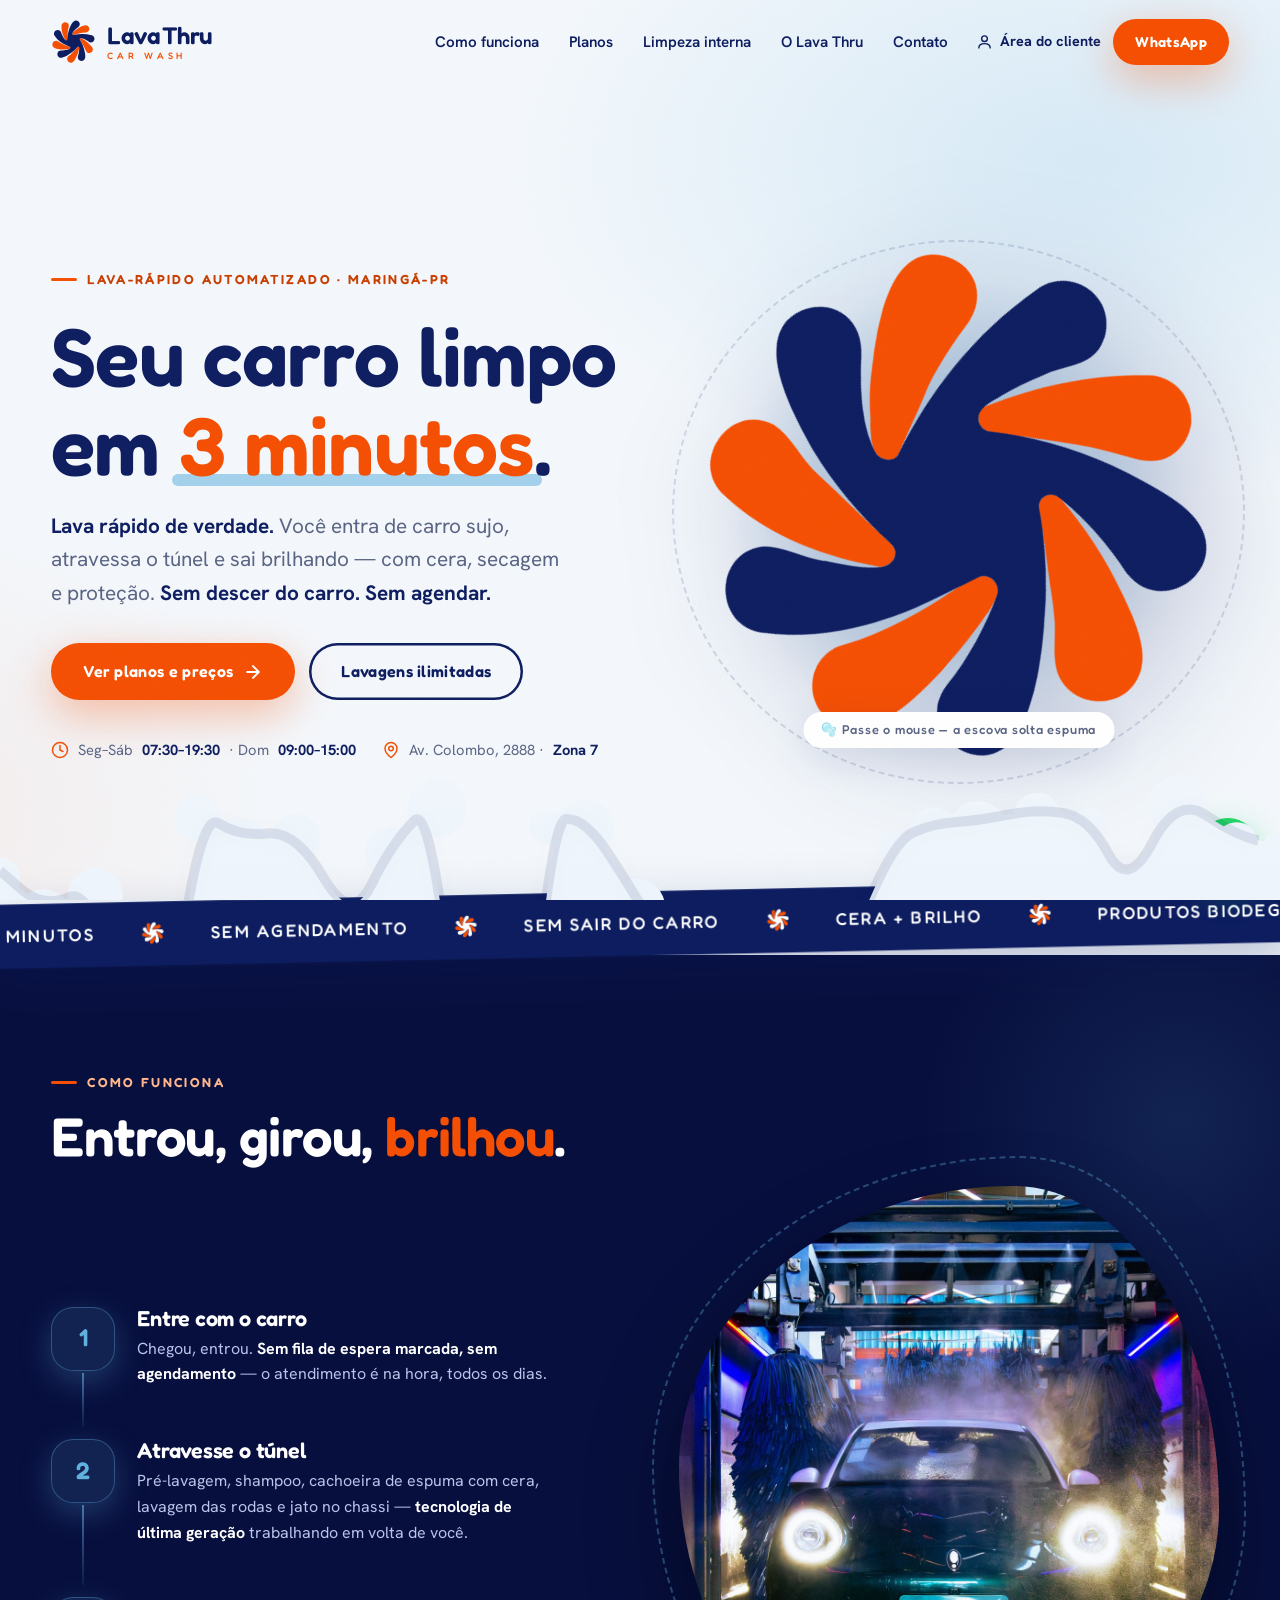
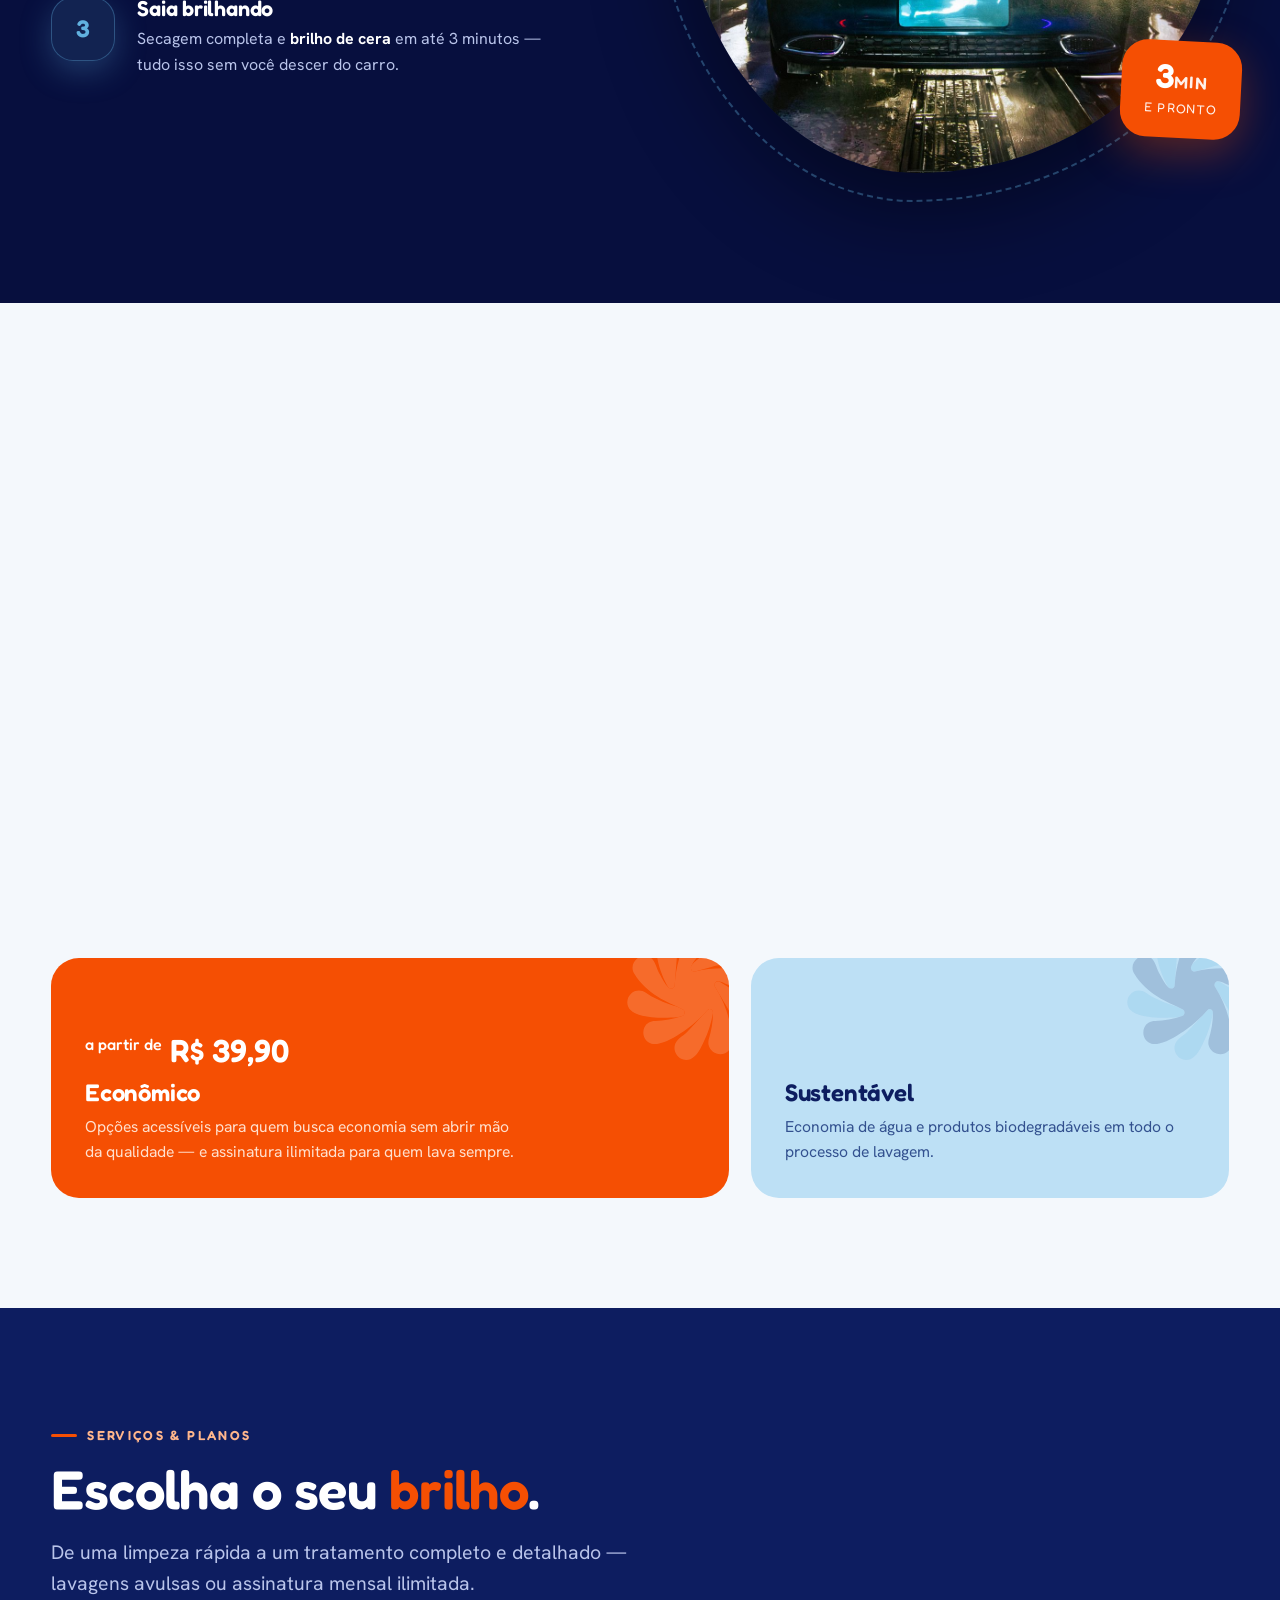
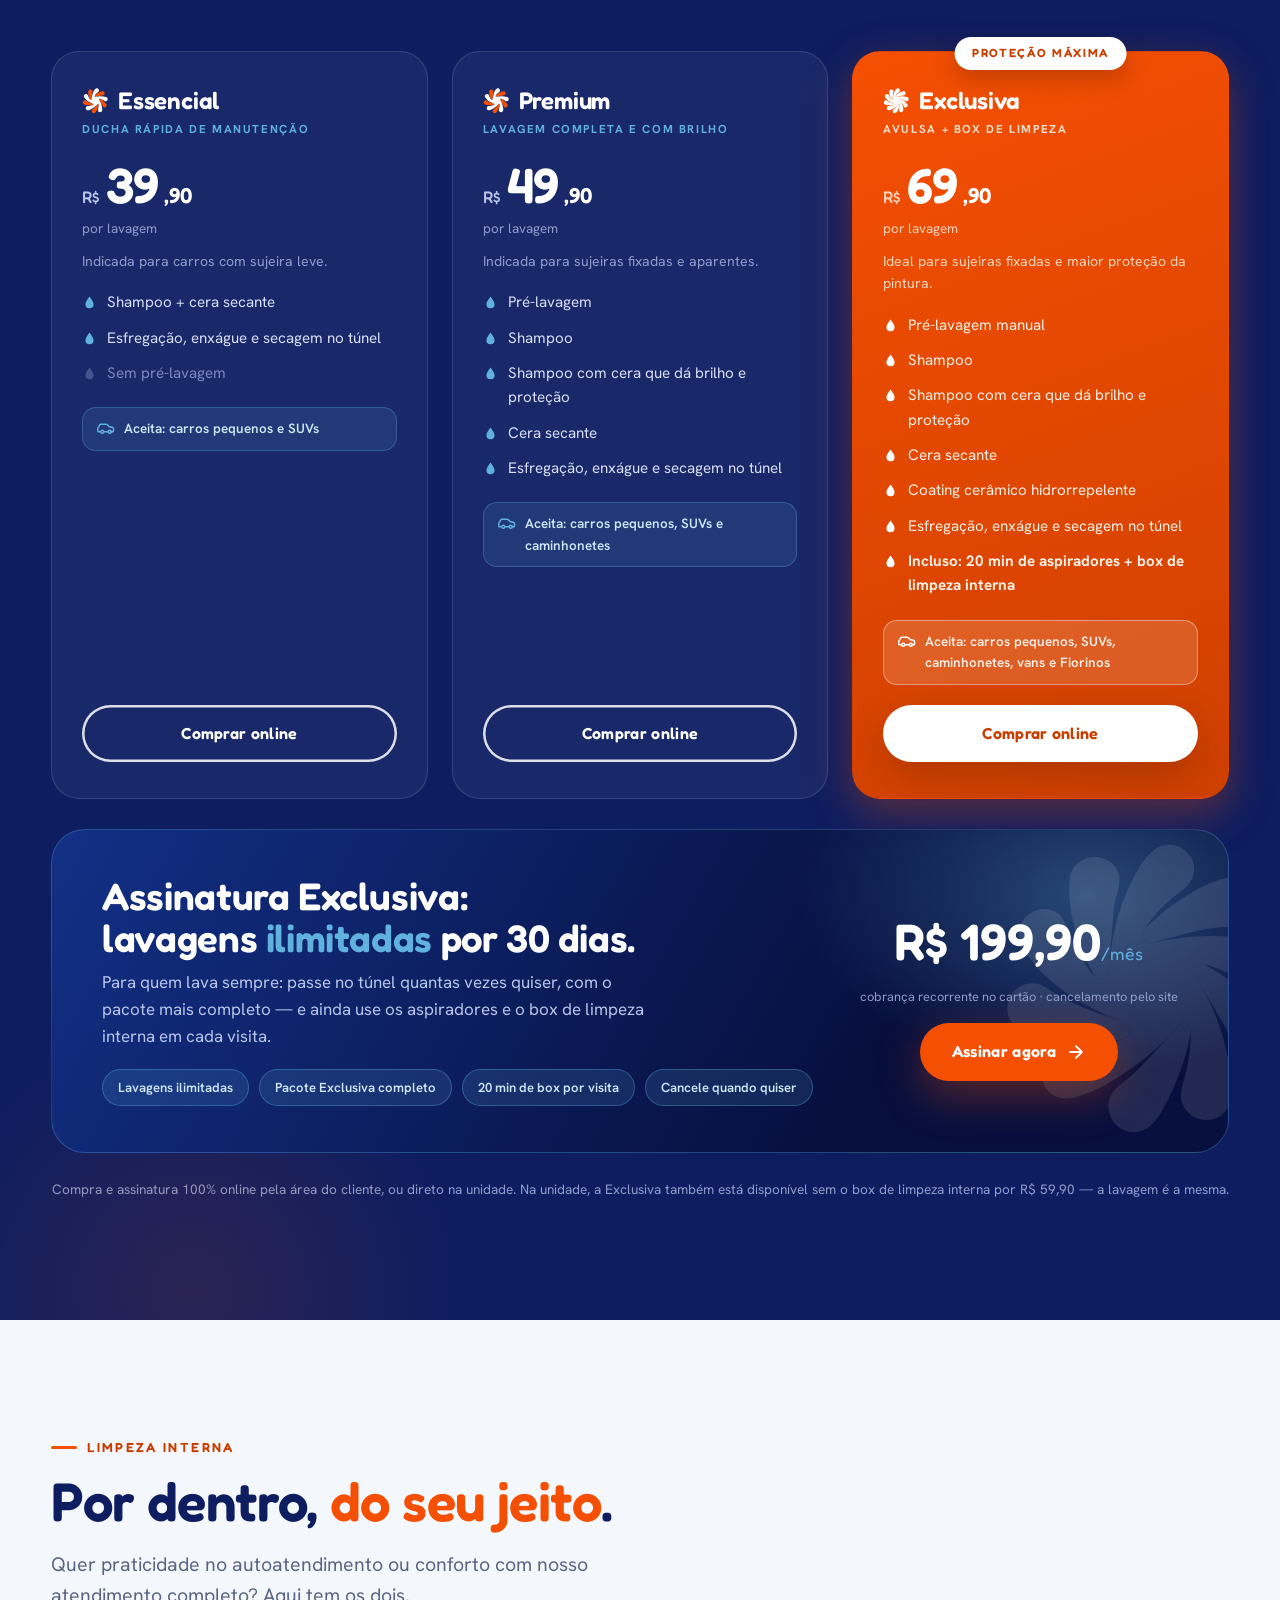
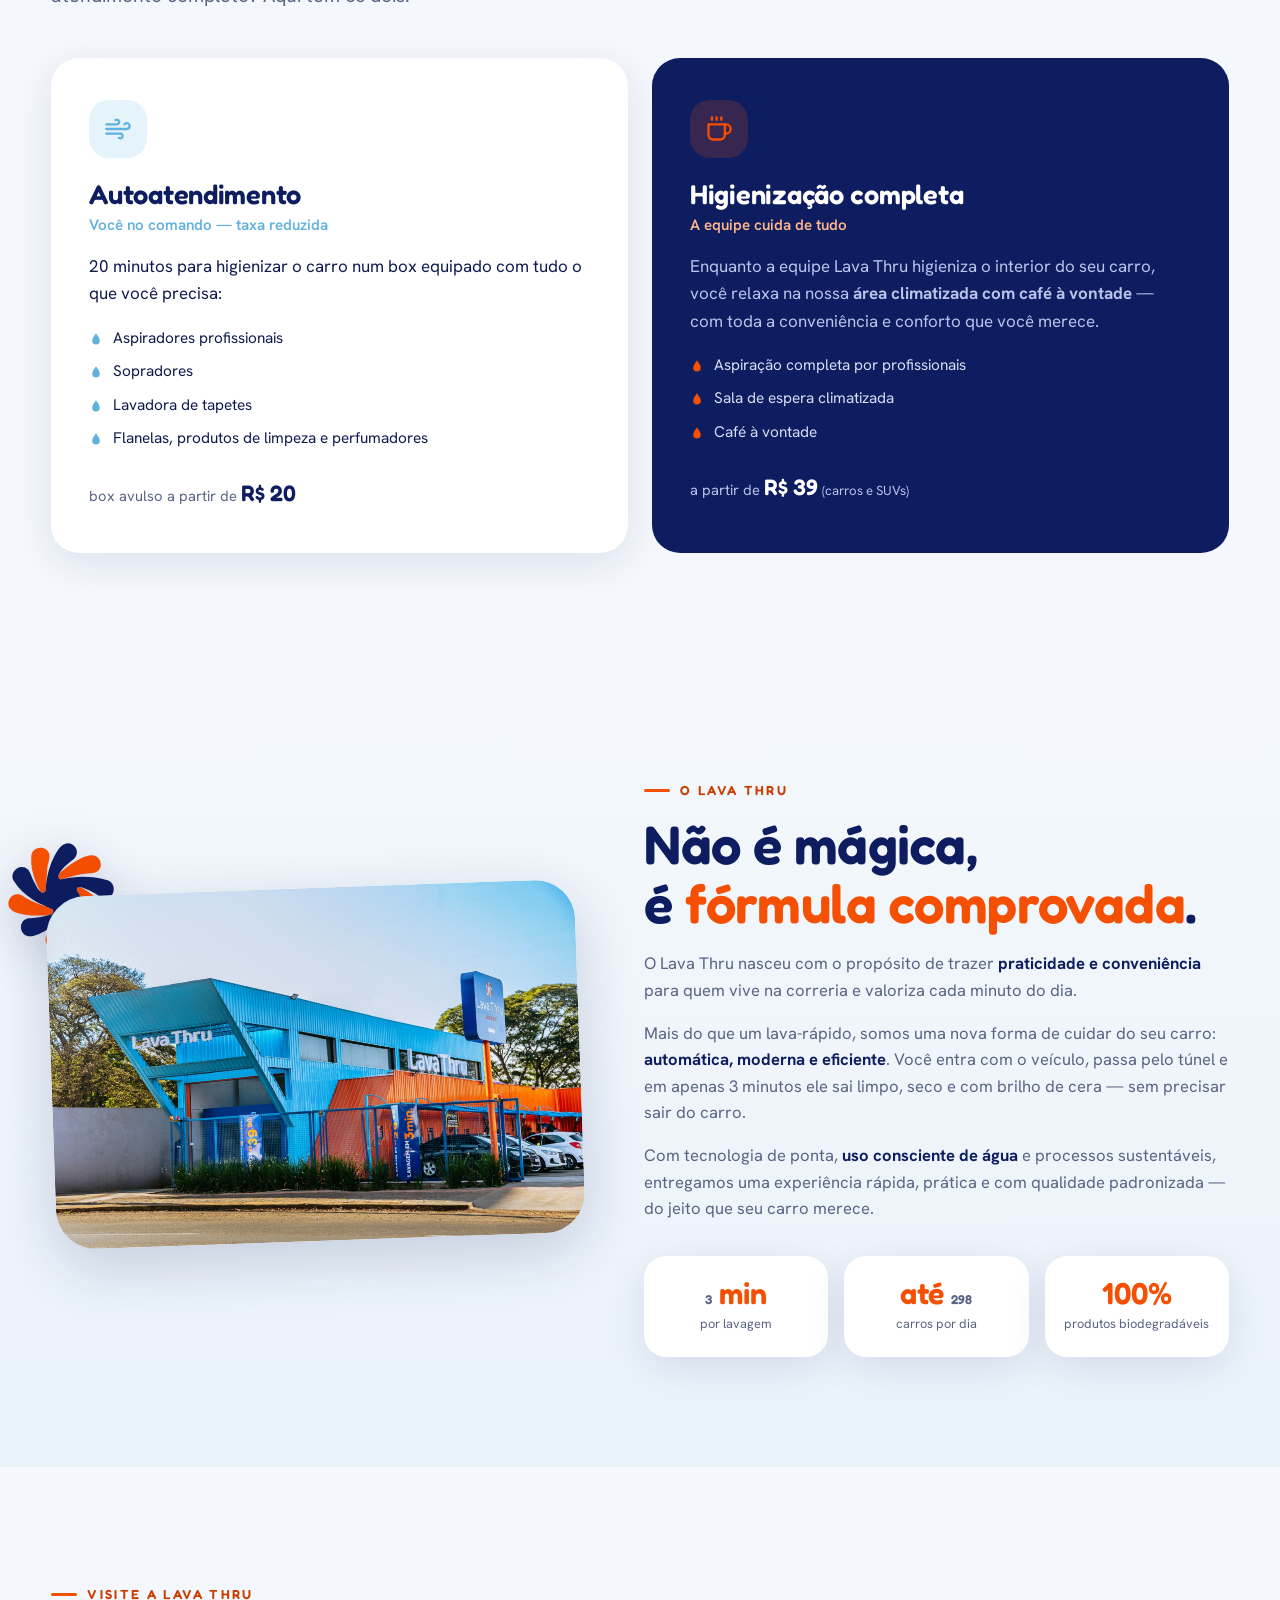
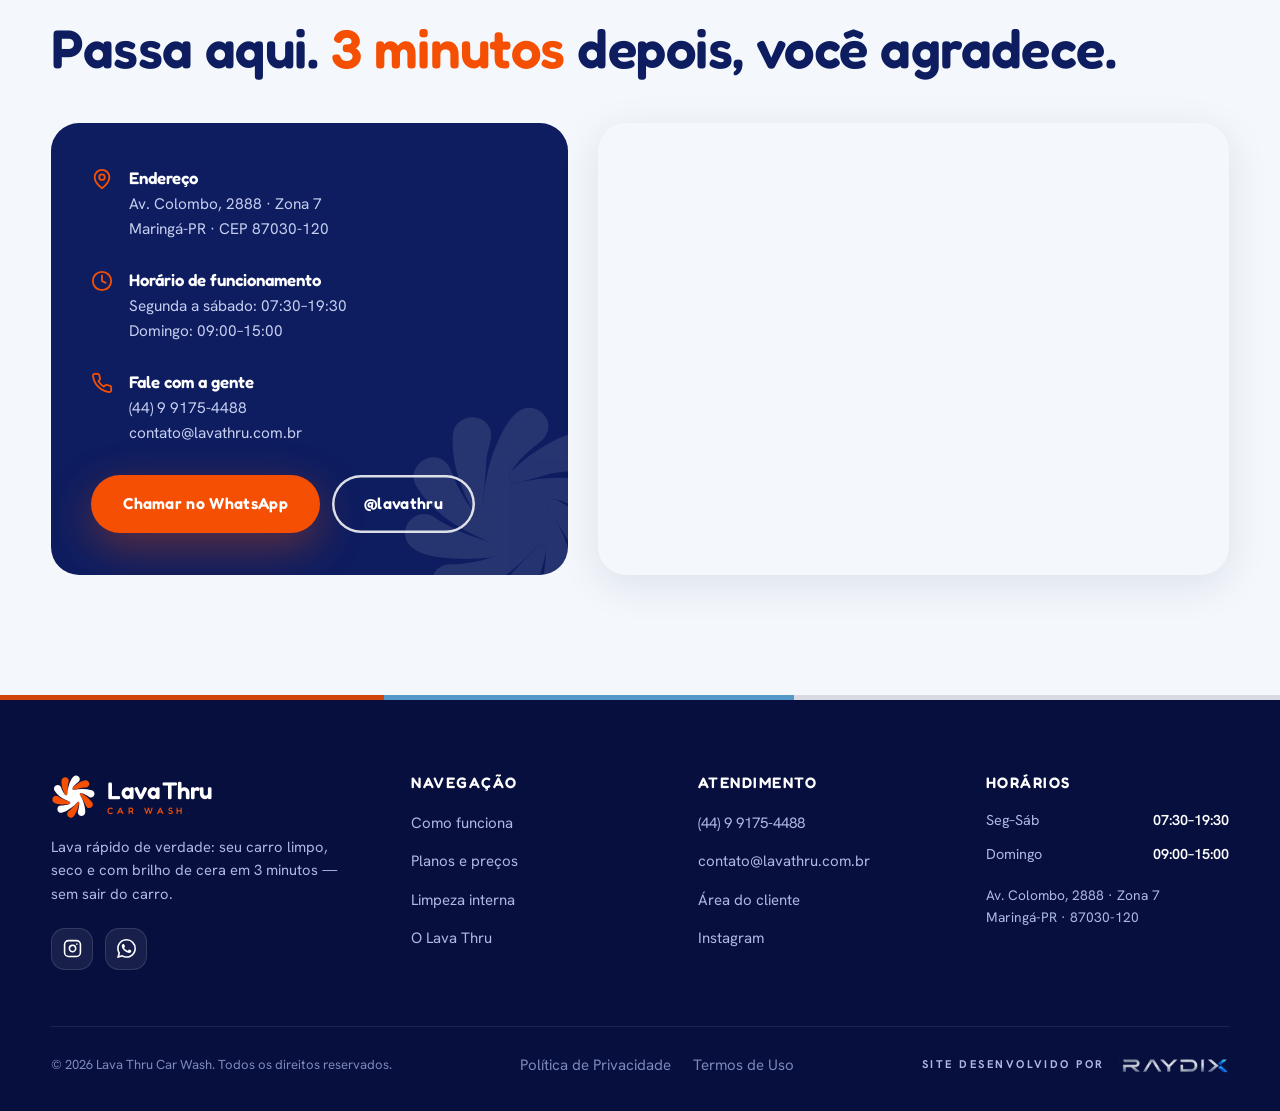
==== index.html @ a1f6bad3 "Planos atualizados conforme material oficial: itens por lavagem, indicações de uso e veículos aceito" ====
<!DOCTYPE html>
<html lang="pt-BR">
<head>
  <meta charset="UTF-8">
  <meta name="viewport" content="width=device-width, initial-scale=1.0">
  <title>Lava Thru — Seu carro limpo em 3 minutos | Lava-rápido automatizado em Maringá</title>
  <meta name="description" content="Lava rápido de verdade: você entra de carro sujo, atravessa o túnel automatizado e sai brilhando em 3 minutos — sem descer do carro e sem agendar. Av. Colombo, 2888 · Maringá-PR.">
  <meta property="og:title" content="Lava Thru — Seu carro limpo em 3 minutos">
  <meta property="og:description" content="Lava-rápido automatizado em Maringá: túnel de última geração, planos a partir de R$ 39,90 e assinatura com lavagens ilimitadas.">
  <meta property="og:image" content="assets/img/og-image.jpg">
  <meta property="og:type" content="website">
  <meta property="og:locale" content="pt_BR">
  <link rel="icon" type="image/png" sizes="64x64" href="assets/img/favicon-64.png">
  <link rel="apple-touch-icon" href="assets/img/icon-192.png">
  <link rel="preconnect" href="https://fonts.googleapis.com">
  <link rel="preconnect" href="https://fonts.gstatic.com" crossorigin>
  <link href="https://fonts.googleapis.com/css2?family=Fredoka:wght@400;500;600;700&family=Hanken+Grotesk:wght@400;600;700;800&display=swap" rel="stylesheet">
  <link rel="stylesheet" href="assets/css/style.css?v=9">
  <script type="application/ld+json">
  {
    "@context": "https://schema.org",
    "@type": "AutoWash",
    "name": "Lava Thru Car Wash",
    "description": "Lava-rápido automatizado: lavagem completa em 3 minutos, sem sair do carro.",
    "telephone": "+55-44-99175-4488",
    "email": "contato@lavathru.com.br",
    "url": "https://www.lavathru.com.br",
    "image": "https://www.lavathru.com.br/assets/img/og-image.jpg",
    "address": {
      "@type": "PostalAddress",
      "streetAddress": "Av. Colombo, 2888 - Zona 7",
      "addressLocality": "Maringá",
      "addressRegion": "PR",
      "postalCode": "87030-120",
      "addressCountry": "BR"
    },
    "openingHoursSpecification": [
      { "@type": "OpeningHoursSpecification", "dayOfWeek": ["Monday","Tuesday","Wednesday","Thursday","Friday","Saturday"], "opens": "07:30", "closes": "19:30" },
      { "@type": "OpeningHoursSpecification", "dayOfWeek": "Sunday", "opens": "09:00", "closes": "15:00" }
    ],
    "priceRange": "R$ 20 – R$ 199,90",
    "sameAs": ["https://www.instagram.com/lavathru/"]
  }
  </script>
</head>
<body>

  <!-- ===== Intro: chantili lava a tela ===== -->
  <div class="intro-espuma" id="introEspuma" aria-hidden="true">
    <canvas class="intro-canvas"></canvas>
    <div class="intro-marca">
      <svg class="pinwheel intro-catavento" viewBox="0 0 52.9 52.2"><use href="#pw"/></svg>
      <span class="intro-nome">Lava&hairsp;Thru</span>
      <span class="intro-sub">preparando o brilho…</span>
    </div>
  </div>
  <script>
    (function () {
      var el = document.getElementById("introEspuma");
      if (!el) return;
      try {
        var pular = sessionStorage.getItem("lt_intro") === "1" ||
                    location.hash ||
                    window.matchMedia("(prefers-reduced-motion: reduce)").matches;
        if (pular) { el.parentNode.removeChild(el); return; }
        el.classList.add("intro-vai");
        document.body.classList.add("intro-rodando");
      } catch (e) {
        if (el.parentNode) el.parentNode.removeChild(el);
      }
    })();
  </script>

  <!-- ===== Símbolo oficial: catavento (vetor extraído do manual de marca DZ9) ===== -->
  <svg xmlns="http://www.w3.org/2000/svg" style="position:absolute;width:0;height:0;overflow:hidden" aria-hidden="true">
    <defs>
      <g id="pw">
        <path class="pw-o" style="fill:var(--pw-o,#F54F03)" d="M26.13,15.00 C25.88,15.34 25.64,15.79 25.64,16.18 C25.64,16.77 26.00,17.41 26.52,17.60 C26.84,17.71 27.13,17.62 27.21,17.60 C29.24,16.97 31.32,16.52 33.36,15.91 C36.05,15.11 38.85,14.84 41.65,14.71 C43.90,14.61 45.84,13.28 46.09,10.89 C46.24,9.14 45.31,7.22 43.70,6.46 C40.16,4.79 34.31,8.66 31.47,10.46 C30.25,11.23 29.12,12.21 28.04,13.17 C27.96,13.24 26.76,14.14 26.13,15.00 Z"/>
        <path class="pw-o" style="fill:var(--pw-o,#F54F03)" d="M17.09,23.56 C17.98,24.41 19.47,24.11 19.54,22.75 C19.72,19.33 20.13,15.92 20.32,12.51 C20.44,10.23 21.60,8.09 21.39,5.94 C20.36,0.84 12.78,1.58 12.63,6.64 C12.33,10.74 13.21,14.95 14.86,18.98 C15.32,20.25 16.19,21.93 17.09,23.56 Z"/>
        <path class="pw-o" style="fill:var(--pw-o,#F54F03)" d="M36.27,21.37 C36.16,21.34 35.95,21.31 35.70,21.35 C35.45,21.39 35.27,21.48 35.19,21.53 C34.99,21.66 34.86,21.81 34.82,21.86 C34.78,21.91 34.56,22.21 34.54,22.61 C34.53,22.98 34.69,23.26 34.75,23.37 C35.42,24.55 38.38,29.46 39.33,31.12 C40.30,32.81 41.07,34.58 41.84,36.36 C42.36,37.57 43.15,38.72 44.44,39.18 C45.83,39.67 47.48,39.44 48.63,38.50 C50.66,36.93 50.90,33.90 49.19,32.04 C45.79,27.75 41.45,24.22 36.65,21.55 C36.64,21.54 36.55,21.48 36.43,21.43 C36.37,21.40 36.32,21.38 36.27,21.37 Z"/>
        <path class="pw-o" style="fill:var(--pw-o,#F54F03)" d="M20.33,34.86 C21.03,34.81 21.72,34.67 22.37,34.43 C22.37,34.43 22.38,34.43 22.38,34.43 C23.39,34.05 23.61,32.51 22.63,31.91 C21.00,30.92 19.03,30.54 17.26,29.88 C14.25,28.77 11.26,27.48 8.63,25.63 C6.09,23.71 2.60,25.05 1.78,28.06 C0.00,35.59 14.54,35.29 20.33,34.86 Z"/>
        <path class="pw-o" style="fill:var(--pw-o,#F54F03)" d="M33.98,33.01 C33.97,32.60 33.76,32.29 33.57,32.13 C33.07,31.65 32.52,31.81 32.44,31.83 C32.07,31.94 31.83,32.25 31.76,32.34 C28.92,35.48 26.95,37.52 26.43,38.10 C25.63,39.00 24.81,39.88 23.93,40.71 C22.56,41.98 20.63,42.98 19.83,44.72 C18.29,48.19 21.82,52.16 25.47,50.71 C28.02,49.70 29.50,46.28 30.60,43.97 C32.18,40.65 33.32,37.03 33.98,33.35 C33.97,33.24 33.98,33.12 33.98,33.01 Z"/>
        <path class="pw-n" style="fill:var(--pw-n,#0D1D60)" d="M48.85,17.94 C41.86,15.93 34.29,15.96 27.21,17.60 C26.15,17.95 25.35,16.60 25.75,15.68 C27.03,12.72 29.97,10.21 32.50,8.33 C34.37,6.95 35.25,4.67 34.04,2.53 C33.14,1.02 31.27,0.00 29.52,0.32 C25.66,1.02 23.15,7.57 21.89,10.68 C20.51,14.55 19.76,18.65 19.54,22.75 C19.47,24.12 17.97,24.41 17.08,23.55 C15.80,22.31 14.83,20.39 14.01,18.83 C12.78,16.90 12.48,14.49 11.06,12.86 C7.26,9.30 1.52,14.32 4.34,18.52 C6.48,22.03 9.64,24.95 13.32,27.26 C15.66,28.88 20.46,30.89 22.63,31.91 C23.61,32.51 23.39,34.05 22.38,34.43 C19.26,35.56 15.47,36.26 12.11,36.30 C11.26,36.31 10.36,36.53 9.63,36.97 C7.84,38.04 7.28,40.35 7.96,42.26 C8.84,44.72 11.26,45.43 13.65,44.83 C17.36,43.89 20.93,41.58 24.01,39.38 C26.90,37.31 29.55,34.91 31.86,32.22 C32.64,31.30 33.94,31.96 33.98,33.01 C34.06,36.22 33.46,39.96 32.38,43.25 C32.24,43.95 32.20,44.72 32.32,45.32 C33.09,49.04 38.27,50.23 40.40,46.92 C41.88,44.62 41.10,40.97 40.65,38.46 C39.71,33.17 37.67,27.89 34.75,23.37 C34.43,22.89 34.49,22.28 34.84,21.83 C35.66,20.78 37.37,21.64 38.33,22.00 C39.78,22.54 41.19,23.19 42.54,23.94 C44.39,24.75 45.75,26.49 47.78,26.68 C49.72,26.75 51.63,25.44 52.14,23.53 C52.89,21.07 51.33,18.46 48.85,17.94 Z"/>
      </g>
      <path id="gota" d="M12 2.2C8.4 7.6 5.5 11 5.5 14.8a6.5 6.5 0 0 0 13 0C18.5 11 15.6 7.6 12 2.2Z"/>
    </defs>
  </svg>

  <!-- ===== Header ===== -->
  <header class="site-header">
    <div class="container">
      <a class="logo" href="index.html" aria-label="Lava Thru Car Wash — início">
        <svg class="pinwheel" viewBox="0 0 52.9 52.2"><use href="#pw"/></svg>
        <span class="logo-texto">
          <span class="logo-nome">Lava&hairsp;Thru</span>
          <span class="logo-sub">Car Wash</span>
        </span>
      </a>
      <nav class="nav-main" aria-label="Navegação principal">
        <a href="#como-funciona">Como funciona</a>
        <a href="#planos">Planos</a>
        <a href="#limpeza-interna">Limpeza interna</a>
        <a href="#sobre">O Lava Thru</a>
        <a href="#contato">Contato</a>
      </nav>
      <div class="header-acoes">
        <a class="link-cliente" href="https://www.lavathru.com.br/login" target="_blank" rel="noopener">
          <svg viewBox="0 0 24 24" fill="none" stroke="currentColor" stroke-width="2" stroke-linecap="round" stroke-linejoin="round"><circle cx="12" cy="8" r="4"/><path d="M4 21c0-4 3.6-6 8-6s8 2 8 6"/></svg>
          Área do cliente
        </a>
        <a class="btn btn-laranja btn-header" href="https://wa.me/5544991754488?text=Ol%C3%A1!%20Vim%20pelo%20site%20da%20Lava%20Thru%20e%20quero%20saber%20mais." target="_blank" rel="noopener">WhatsApp</a>
        <button class="menu-toggle" aria-label="Abrir menu" aria-expanded="false">
          <span></span><span></span><span></span>
        </button>
      </div>
    </div>
  </header>

  <!-- menu mobile -->
  <nav class="menu-mobile" aria-label="Menu">
    <a href="#como-funciona">Como funciona <small>3 minutos</small></a>
    <a href="#planos">Planos <small>a partir de R$ 39,90</small></a>
    <a href="#limpeza-interna">Limpeza interna</a>
    <a href="#sobre">O Lava Thru</a>
    <a href="#contato">Contato</a>
    <div class="menu-contato">
      <a class="btn btn-laranja" href="https://wa.me/5544991754488?text=Ol%C3%A1!%20Vim%20pelo%20site%20da%20Lava%20Thru%20e%20quero%20saber%20mais." target="_blank" rel="noopener">Chamar no WhatsApp</a>
      <a class="btn btn-borda-claro" href="https://www.lavathru.com.br/login" target="_blank" rel="noopener">Área do cliente</a>
    </div>
    <svg class="pinwheel pw-marca pw-spin" viewBox="0 0 52.9 52.2" style="--pw-o:#F54F03;--pw-n:#fff"><use href="#pw"/></svg>
  </nav>

  <main>
    <!-- ===== Hero ===== -->
    <section class="hero" id="inicio">
      <div class="container">
        <div class="hero-copy">
          <span class="eyebrow reveal">Lava-rápido automatizado · Maringá-PR</span>
          <h1 class="hero-titulo reveal" style="--d:.08s">Seu carro limpo<br>em <span class="tres">3 minutos</span>.</h1>
          <p class="hero-sub reveal" style="--d:.16s"><strong>Lava rápido de verdade.</strong> Você entra de carro sujo, atravessa o túnel e sai brilhando — com cera, secagem e proteção. <strong>Sem descer do carro. Sem agendar.</strong></p>
          <div class="hero-ctas reveal" style="--d:.24s">
            <a class="btn btn-laranja" href="#planos">
              Ver planos e preços
              <svg viewBox="0 0 24 24" fill="none" stroke="currentColor" stroke-width="2.4" stroke-linecap="round" stroke-linejoin="round"><path d="M5 12h14M12 5l7 7-7 7"/></svg>
            </a>
            <a class="btn btn-borda" href="#assinatura">Lavagens ilimitadas</a>
          </div>
          <div class="hero-meta reveal" style="--d:.32s">
            <span class="item">
              <svg viewBox="0 0 24 24" fill="none" stroke="currentColor" stroke-width="2" stroke-linecap="round" stroke-linejoin="round"><circle cx="12" cy="12" r="10"/><path d="M12 6v6l4 2"/></svg>
              Seg–Sáb <b>07:30–19:30</b> · Dom <b>09:00–15:00</b>
            </span>
            <span class="item">
              <svg viewBox="0 0 24 24" fill="none" stroke="currentColor" stroke-width="2" stroke-linecap="round" stroke-linejoin="round"><path d="M20 10c0 6-8 12-8 12s-8-6-8-12a8 8 0 0 1 16 0Z"/><circle cx="12" cy="10" r="3"/></svg>
              Av. Colombo, 2888 · <b>Zona 7</b>
            </span>
          </div>
        </div>

        <div class="hero-palco" aria-label="Catavento Lava Thru — clique para espuma">
          <div class="pw-halo"></div>
          <div class="pw-orbita"></div>
          <svg class="pinwheel pw-hero" viewBox="0 0 52.9 52.2" role="img" aria-label="Símbolo Lava Thru: escova giratória vista de cima"><use href="#pw"/></svg>
          <span class="hero-dica">🫧 Passe o mouse — a escova solta espuma</span>
        </div>
      </div>
    </section>

    <!-- ===== Marquee ===== -->
    <div class="marquee" aria-hidden="true">
      <div class="marquee-track">
        <div class="marquee-item">
          <span>3 minutos</span><svg class="pinwheel" viewBox="0 0 52.9 52.2"><use href="#pw"/></svg>
          <span>Sem agendamento</span><svg class="pinwheel" viewBox="0 0 52.9 52.2"><use href="#pw"/></svg>
          <span>Sem sair do carro</span><svg class="pinwheel" viewBox="0 0 52.9 52.2"><use href="#pw"/></svg>
          <span>Cera + brilho</span><svg class="pinwheel" viewBox="0 0 52.9 52.2"><use href="#pw"/></svg>
          <span>Produtos biodegradáveis</span><svg class="pinwheel" viewBox="0 0 52.9 52.2"><use href="#pw"/></svg>
        </div>
        <div class="marquee-item">
          <span>3 minutos</span><svg class="pinwheel" viewBox="0 0 52.9 52.2"><use href="#pw"/></svg>
          <span>Sem agendamento</span><svg class="pinwheel" viewBox="0 0 52.9 52.2"><use href="#pw"/></svg>
          <span>Sem sair do carro</span><svg class="pinwheel" viewBox="0 0 52.9 52.2"><use href="#pw"/></svg>
          <span>Cera + brilho</span><svg class="pinwheel" viewBox="0 0 52.9 52.2"><use href="#pw"/></svg>
          <span>Produtos biodegradáveis</span><svg class="pinwheel" viewBox="0 0 52.9 52.2"><use href="#pw"/></svg>
        </div>
      </div>
    </div>

    <!-- ===== Como funciona ===== -->
    <section class="como-funciona on-dark" id="como-funciona">
      <div class="container">
        <span class="eyebrow reveal">Como funciona</span>
        <h2 class="section-title reveal" style="--d:.08s">Entrou, girou, <span class="destaque">brilhou</span>.</h2>
        <div class="como-grid">
          <div class="passos">
            <div class="passo reveal" style="--d:.1s">
              <span class="passo-num">1</span>
              <div>
                <h3>Entre com o carro</h3>
                <p>Chegou, entrou. <b>Sem fila de espera marcada, sem agendamento</b> — o atendimento é na hora, todos os dias.</p>
              </div>
            </div>
            <div class="passo reveal" style="--d:.2s">
              <span class="passo-num">2</span>
              <div>
                <h3>Atravesse o túnel</h3>
                <p>Pré-lavagem, shampoo, cachoeira de espuma com cera, lavagem das rodas e jato no chassi — <b>tecnologia de última geração</b> trabalhando em volta de você.</p>
              </div>
            </div>
            <div class="passo reveal" style="--d:.3s">
              <span class="passo-num">3</span>
              <div>
                <h3>Saia brilhando</h3>
                <p>Secagem completa e <b>brilho de cera</b> em até 3 minutos — tudo isso sem você descer do carro.</p>
              </div>
            </div>
          </div>
          <div class="gota-foto reveal" style="--d:.2s">
            <img class="foto" src="assets/img/tunel.jpg" alt="Carro atravessando o túnel automatizado da Lava Thru, entre escovas e luzes" loading="lazy">
            <span class="bolha-loop" style="--x:22%;--s:13px;--t:7s"></span>
            <span class="bolha-loop" style="--x:48%;--s:8px;--t:9s;--d2:-3.5s"></span>
            <span class="bolha-loop" style="--x:63%;--s:11px;--t:8s;--d2:-6s"></span>
            <span class="bolha-loop" style="--x:80%;--s:7px;--t:10s;--d2:-1.5s"></span>
            <div class="selo"><b>3<span style="font-size:.5em">min</span></b><span>e pronto</span></div>
          </div>
        </div>
      </div>
    </section>

    <!-- ===== Diferenciais (bento) ===== -->
    <section class="diferenciais" id="diferenciais">
      <div class="container">
        <span class="eyebrow reveal">Por que Lava Thru</span>
        <h2 class="section-title reveal" style="--d:.08s">Tecnologia a serviço da limpeza.<br><span class="destaque">Conforto a serviço de quem dirige.</span></h2>
        <div class="bento">
          <article class="bento-card card-rapido reveal" style="--d:.1s">
            <svg class="pinwheel pw-fundo" viewBox="0 0 52.9 52.2"><use href="#pw"/></svg>
            <div class="num-gigante">3<small>min</small></div>
            <h3>Rápido de verdade</h3>
            <p>Limpeza externa completa — lavagem, secagem e enceramento — em até 3 minutos.</p>
          </article>
          <article class="bento-card card-tec reveal" style="--d:.18s">
            <h3>Tecnológico</h3>
            <p>Túnel totalmente automatizado que entrega limpeza completa com tecnologia avançada e qualidade padronizada, lavagem após lavagem.</p>
          </article>
          <article class="bento-card card-eco reveal" style="--d:.26s">
            <svg class="pinwheel pw-fundo" viewBox="0 0 52.9 52.2"><use href="#pw"/></svg>
            <div class="preco-desde"><sup>a partir de</sup> R$ 39,90</div>
            <h3>Econômico</h3>
            <p>Opções acessíveis para quem busca economia sem abrir mão da qualidade — e assinatura ilimitada para quem lava sempre.</p>
          </article>
          <article class="bento-card card-sust reveal" style="--d:.34s">
            <svg class="pinwheel pw-fundo" viewBox="0 0 52.9 52.2"><use href="#pw"/></svg>
            <h3>Sustentável</h3>
            <p>Economia de água e produtos biodegradáveis em todo o processo de lavagem.</p>
          </article>
        </div>
      </div>
    </section>

    <!-- ===== Planos ===== -->
    <section class="planos on-dark" id="planos">
      <div class="container">
        <div class="planos-head">
          <div>
            <span class="eyebrow reveal">Serviços &amp; planos</span>
            <h2 class="section-title reveal" style="--d:.08s">Escolha o seu <span class="destaque">brilho</span>.</h2>
            <p class="section-lead reveal" style="--d:.14s">De uma limpeza rápida a um tratamento completo e detalhado — lavagens avulsas ou assinatura mensal ilimitada.</p>
          </div>
        </div>

        <div class="planos-grid">
          <!-- Essencial -->
          <article class="plano reveal" style="--d:.1s">
            <div>
              <h3 class="plano-nome"><svg class="pinwheel" viewBox="0 0 52.9 52.2" style="--pw-o:#F54F03;--pw-n:#fff"><use href="#pw"/></svg>Essencial</h3>
              <p class="plano-tag">Ducha rápida de manutenção</p>
            </div>
            <div class="plano-preco"><span class="moeda">R$</span><span class="valor">39</span><span class="cent">,90</span></div>
            <p class="plano-obs">por lavagem</p>
            <p class="plano-indicacao">Indicada para carros com sujeira leve.</p>
            <ul>
              <li><svg viewBox="0 0 24 24" fill="#61B1DF"><use href="#gota"/></svg>Shampoo + cera secante</li>
              <li><svg viewBox="0 0 24 24" fill="#61B1DF"><use href="#gota"/></svg>Esfregação, enxágue e secagem no túnel</li>
              <li class="nao"><svg viewBox="0 0 24 24" fill="#7C89BC"><use href="#gota"/></svg>Sem pré-lavagem</li>
            </ul>
            <p class="plano-veiculos">
              <svg viewBox="0 0 24 24" fill="none" stroke="currentColor" stroke-width="2" stroke-linecap="round" stroke-linejoin="round"><path d="M19 17h2c.6 0 1-.4 1-1v-3c0-.9-.7-1.7-1.5-1.9C18.7 10.6 16 10 16 10s-1.3-1.4-2.2-2.3c-.5-.4-1.1-.7-1.8-.7H5c-.6 0-1.1.4-1.4.9l-1.5 2.8C1.4 11.3 1 12.1 1 13v3c0 .6.4 1 1 1h2"/><circle cx="7" cy="17" r="2"/><path d="M9 17h6"/><circle cx="17" cy="17" r="2"/></svg>
              Aceita: carros pequenos e SUVs
            </p>
            <a class="btn btn-borda-claro" href="https://www.lavathru.com.br/login" target="_blank" rel="noopener">Comprar online</a>
          </article>

          <!-- Premium -->
          <article class="plano reveal" style="--d:.2s">
            <div>
              <h3 class="plano-nome"><svg class="pinwheel" viewBox="0 0 52.9 52.2" style="--pw-o:#F54F03;--pw-n:#fff"><use href="#pw"/></svg>Premium</h3>
              <p class="plano-tag">Lavagem completa e com brilho</p>
            </div>
            <div class="plano-preco"><span class="moeda">R$</span><span class="valor">49</span><span class="cent">,90</span></div>
            <p class="plano-obs">por lavagem</p>
            <p class="plano-indicacao">Indicada para sujeiras fixadas e aparentes.</p>
            <ul>
              <li><svg viewBox="0 0 24 24" fill="#61B1DF"><use href="#gota"/></svg>Pré-lavagem</li>
              <li><svg viewBox="0 0 24 24" fill="#61B1DF"><use href="#gota"/></svg>Shampoo</li>
              <li><svg viewBox="0 0 24 24" fill="#61B1DF"><use href="#gota"/></svg>Shampoo com cera que dá brilho e proteção</li>
              <li><svg viewBox="0 0 24 24" fill="#61B1DF"><use href="#gota"/></svg>Cera secante</li>
              <li><svg viewBox="0 0 24 24" fill="#61B1DF"><use href="#gota"/></svg>Esfregação, enxágue e secagem no túnel</li>
            </ul>
            <p class="plano-veiculos">
              <svg viewBox="0 0 24 24" fill="none" stroke="currentColor" stroke-width="2" stroke-linecap="round" stroke-linejoin="round"><path d="M19 17h2c.6 0 1-.4 1-1v-3c0-.9-.7-1.7-1.5-1.9C18.7 10.6 16 10 16 10s-1.3-1.4-2.2-2.3c-.5-.4-1.1-.7-1.8-.7H5c-.6 0-1.1.4-1.4.9l-1.5 2.8C1.4 11.3 1 12.1 1 13v3c0 .6.4 1 1 1h2"/><circle cx="7" cy="17" r="2"/><path d="M9 17h6"/><circle cx="17" cy="17" r="2"/></svg>
              Aceita: carros pequenos, SUVs e caminhonetes
            </p>
            <a class="btn btn-borda-claro" href="https://www.lavathru.com.br/login" target="_blank" rel="noopener">Comprar online</a>
          </article>

          <!-- Exclusiva -->
          <article class="plano plano-destaque reveal" style="--d:.3s">
            <span class="faixa-destaque">Proteção máxima</span>
            <div>
              <h3 class="plano-nome"><svg class="pinwheel" viewBox="0 0 52.9 52.2" style="--pw-o:#fff;--pw-n:#fff"><use href="#pw"/></svg>Exclusiva</h3>
              <p class="plano-tag">Avulsa + box de limpeza</p>
            </div>
            <div class="plano-preco"><span class="moeda">R$</span><span class="valor">69</span><span class="cent">,90</span></div>
            <p class="plano-obs">por lavagem</p>
            <p class="plano-indicacao">Ideal para sujeiras fixadas e maior proteção da pintura.</p>
            <ul>
              <li><svg viewBox="0 0 24 24" fill="#fff"><use href="#gota"/></svg>Pré-lavagem manual</li>
              <li><svg viewBox="0 0 24 24" fill="#fff"><use href="#gota"/></svg>Shampoo</li>
              <li><svg viewBox="0 0 24 24" fill="#fff"><use href="#gota"/></svg>Shampoo com cera que dá brilho e proteção</li>
              <li><svg viewBox="0 0 24 24" fill="#fff"><use href="#gota"/></svg>Cera secante</li>
              <li><svg viewBox="0 0 24 24" fill="#fff"><use href="#gota"/></svg>Coating cerâmico hidrorrepelente</li>
              <li><svg viewBox="0 0 24 24" fill="#fff"><use href="#gota"/></svg>Esfregação, enxágue e secagem no túnel</li>
              <li><svg viewBox="0 0 24 24" fill="#fff"><use href="#gota"/></svg><b>Incluso: 20 min de aspiradores + box de limpeza interna</b></li>
            </ul>
            <p class="plano-veiculos">
              <svg viewBox="0 0 24 24" fill="none" stroke="currentColor" stroke-width="2" stroke-linecap="round" stroke-linejoin="round"><path d="M19 17h2c.6 0 1-.4 1-1v-3c0-.9-.7-1.7-1.5-1.9C18.7 10.6 16 10 16 10s-1.3-1.4-2.2-2.3c-.5-.4-1.1-.7-1.8-.7H5c-.6 0-1.1.4-1.4.9l-1.5 2.8C1.4 11.3 1 12.1 1 13v3c0 .6.4 1 1 1h2"/><circle cx="7" cy="17" r="2"/><path d="M9 17h6"/><circle cx="17" cy="17" r="2"/></svg>
              Aceita: carros pequenos, SUVs, caminhonetes, vans e Fiorinos
            </p>
            <a class="btn btn-branco" href="https://www.lavathru.com.br/login" target="_blank" rel="noopener">Comprar online</a>
          </article>
        </div>

        <!-- Assinatura -->
        <article class="assinatura reveal" id="assinatura" style="--d:.15s">
          <svg class="pinwheel pw-marca pw-spin" viewBox="0 0 52.9 52.2"><use href="#pw"/></svg>
          <div>
            <h3 class="assinatura-titulo">Assinatura Exclusiva:<br>lavagens <em>ilimitadas</em> por 30 dias.</h3>
            <p>Para quem lava sempre: passe no túnel quantas vezes quiser, com o pacote mais completo — e ainda use os aspiradores e o box de limpeza interna em cada visita.</p>
            <div class="assinatura-beneficios">
              <span class="chip">Lavagens ilimitadas</span>
              <span class="chip">Pacote Exclusiva completo</span>
              <span class="chip">20 min de box por visita</span>
              <span class="chip">Cancele quando quiser</span>
            </div>
          </div>
          <div class="assinatura-cta">
            <div class="assinatura-preco">
              <span class="valor">R$ 199,90</span><span class="mes">/mês</span>
              <small>cobrança recorrente no cartão · cancelamento pelo site</small>
            </div>
            <a class="btn btn-laranja" href="https://www.lavathru.com.br/login" target="_blank" rel="noopener">
              Assinar agora
              <svg viewBox="0 0 24 24" fill="none" stroke="currentColor" stroke-width="2.4" stroke-linecap="round" stroke-linejoin="round"><path d="M5 12h14M12 5l7 7-7 7"/></svg>
            </a>
          </div>
        </article>

        <p class="planos-nota">Compra e assinatura 100% online pela área do cliente, ou direto na unidade. Na unidade, a Exclusiva também está disponível sem o box de limpeza interna por R$ 59,90 — a lavagem é a mesma.</p>
      </div>
    </section>

    <!-- ===== Limpeza interna ===== -->
    <section class="interna" id="limpeza-interna">
      <div class="container">
        <span class="eyebrow reveal">Limpeza interna</span>
        <h2 class="section-title reveal" style="--d:.08s">Por dentro, <span class="destaque">do seu jeito</span>.</h2>
        <p class="section-lead reveal" style="--d:.14s">Quer praticidade no autoatendimento ou conforto com nosso atendimento completo? Aqui tem os dois.</p>

        <div class="interna-grid">
          <article class="interna-card interna-auto reveal" style="--d:.1s">
            <div class="icone">
              <svg viewBox="0 0 24 24" fill="none" stroke="currentColor" stroke-width="2" stroke-linecap="round" stroke-linejoin="round"><path d="M12.8 19.6A2 2 0 1 0 14 16H2"/><path d="M17.5 8a2.5 2.5 0 1 1 2 4H2"/><path d="M9.8 4.4A2 2 0 1 1 11 8H2"/></svg>
            </div>
            <h3>Autoatendimento</h3>
            <p class="sub">Você no comando — taxa reduzida</p>
            <p>20 minutos para higienizar o carro num box equipado com tudo o que você precisa:</p>
            <ul>
              <li><svg viewBox="0 0 24 24" fill="#61B1DF"><use href="#gota"/></svg>Aspiradores profissionais</li>
              <li><svg viewBox="0 0 24 24" fill="#61B1DF"><use href="#gota"/></svg>Sopradores</li>
              <li><svg viewBox="0 0 24 24" fill="#61B1DF"><use href="#gota"/></svg>Lavadora de tapetes</li>
              <li><svg viewBox="0 0 24 24" fill="#61B1DF"><use href="#gota"/></svg>Flanelas, produtos de limpeza e perfumadores</li>
            </ul>
            <p class="preco-mini">box avulso a partir de <b>R$ 20</b></p>
          </article>

          <article class="interna-card interna-conforto reveal" style="--d:.2s">
            <div class="icone">
              <svg viewBox="0 0 24 24" fill="none" stroke="currentColor" stroke-width="2" stroke-linecap="round" stroke-linejoin="round"><path d="M17 8h1a4 4 0 1 1 0 8h-1"/><path d="M3 8h14v9a4 4 0 0 1-4 4H7a4 4 0 0 1-4-4Z"/><path d="M6 2v2M10 2v2M14 2v2"/></svg>
            </div>
            <h3>Higienização completa</h3>
            <p class="sub">A equipe cuida de tudo</p>
            <p>Enquanto a equipe Lava Thru higieniza o interior do seu carro, você relaxa na nossa <b>área climatizada com café à vontade</b> — com toda a conveniência e conforto que você merece.</p>
            <ul>
              <li><svg viewBox="0 0 24 24" fill="#F54F03"><use href="#gota"/></svg>Aspiração completa por profissionais</li>
              <li><svg viewBox="0 0 24 24" fill="#F54F03"><use href="#gota"/></svg>Sala de espera climatizada</li>
              <li><svg viewBox="0 0 24 24" fill="#F54F03"><use href="#gota"/></svg>Café à vontade</li>
            </ul>
            <p class="preco-mini">a partir de <b>R$ 39</b> <span style="font-size:.82rem">(carros e SUVs)</span></p>
          </article>
        </div>
      </div>
    </section>

    <!-- ===== Sobre ===== -->
    <section class="sobre" id="sobre">
      <div class="container sobre-grid">
        <div class="sobre-foto reveal">
          <svg class="pinwheel pw-canto pw-spin" viewBox="0 0 52.9 52.2"><use href="#pw"/></svg>
          <img src="assets/img/fachada.jpg" alt="Fachada da unidade Lava Thru na Av. Colombo, 2888 — Maringá-PR" loading="lazy">
        </div>
        <div class="sobre-texto">
          <span class="eyebrow reveal">O Lava Thru</span>
          <h2 class="section-title reveal" style="--d:.08s">Não é mágica,<br>é <span class="destaque">fórmula comprovada</span>.</h2>
          <p class="reveal" style="--d:.14s">O Lava Thru nasceu com o propósito de trazer <b>praticidade e conveniência</b> para quem vive na correria e valoriza cada minuto do dia.</p>
          <p class="reveal" style="--d:.2s">Mais do que um lava-rápido, somos uma nova forma de cuidar do seu carro: <b>automática, moderna e eficiente</b>. Você entra com o veículo, passa pelo túnel e em apenas 3 minutos ele sai limpo, seco e com brilho de cera — sem precisar sair do carro.</p>
          <p class="reveal" style="--d:.26s">Com tecnologia de ponta, <b>uso consciente de água</b> e processos sustentáveis, entregamos uma experiência rápida, prática e com qualidade padronizada — do jeito que seu carro merece.</p>
          <div class="sobre-stats">
            <div class="stat reveal" style="--d:.3s"><b><span data-count="3">0</span> min</b><span>por lavagem</span></div>
            <div class="stat reveal" style="--d:.38s"><b>até <span data-count="300">0</span></b><span>carros por dia</span></div>
            <div class="stat reveal" style="--d:.46s"><b>100%</b><span>produtos biodegradáveis</span></div>
          </div>
        </div>
      </div>
    </section>

    <!-- ===== Contato ===== -->
    <section class="contato" id="contato">
      <div class="container">
        <span class="eyebrow reveal">Visite a Lava Thru</span>
        <h2 class="section-title reveal" style="--d:.08s">Passa aqui. <span class="destaque">3 minutos</span> depois, você agradece.</h2>

        <div class="contato-grid">
          <div class="contato-card reveal" style="--d:.1s">
            <svg class="pinwheel pw-marca pw-spin" viewBox="0 0 52.9 52.2"><use href="#pw"/></svg>
            <div class="contato-item">
              <svg viewBox="0 0 24 24" fill="none" stroke="currentColor" stroke-width="2" stroke-linecap="round" stroke-linejoin="round"><path d="M20 10c0 6-8 12-8 12s-8-6-8-12a8 8 0 0 1 16 0Z"/><circle cx="12" cy="10" r="3"/></svg>
              <div>
                <b>Endereço</b>
                <p>Av. Colombo, 2888 · Zona 7<br>Maringá-PR · CEP 87030-120</p>
              </div>
            </div>
            <div class="contato-item">
              <svg viewBox="0 0 24 24" fill="none" stroke="currentColor" stroke-width="2" stroke-linecap="round" stroke-linejoin="round"><circle cx="12" cy="12" r="10"/><path d="M12 6v6l4 2"/></svg>
              <div>
                <b>Horário de funcionamento</b>
                <p>Segunda a sábado: 07:30–19:30<br>Domingo: 09:00–15:00</p>
              </div>
            </div>
            <div class="contato-item">
              <svg viewBox="0 0 24 24" fill="none" stroke="currentColor" stroke-width="2" stroke-linecap="round" stroke-linejoin="round"><path d="M22 16.92v3a2 2 0 0 1-2.18 2 19.79 19.79 0 0 1-8.63-3.07 19.5 19.5 0 0 1-6-6A19.79 19.79 0 0 1 2.12 4.18 2 2 0 0 1 4.11 2h3a2 2 0 0 1 2 1.72c.13.96.36 1.9.7 2.81a2 2 0 0 1-.45 2.11L8.09 9.91a16 16 0 0 0 6 6l1.27-1.27a2 2 0 0 1 2.11-.45c.91.34 1.85.57 2.81.7A2 2 0 0 1 22 16.92z"/></svg>
              <div>
                <b>Fale com a gente</b>
                <p><a href="tel:+5544991754488">(44) 9 9175-4488</a><br><a href="mailto:contato@lavathru.com.br">contato@lavathru.com.br</a></p>
              </div>
            </div>
            <div class="contato-acoes">
              <a class="btn btn-laranja" href="https://wa.me/5544991754488?text=Ol%C3%A1!%20Vim%20pelo%20site%20da%20Lava%20Thru%20e%20quero%20saber%20mais." target="_blank" rel="noopener">Chamar no WhatsApp</a>
              <a class="btn btn-borda-claro" href="https://www.instagram.com/lavathru/" target="_blank" rel="noopener">@lavathru</a>
            </div>
          </div>
          <div class="mapa reveal" style="--d:.2s">
            <iframe title="Mapa — Lava Thru, Av. Colombo 2888, Maringá-PR" src="https://www.google.com/maps?q=Lava+Thru,+Av.+Colombo,+2888+-+Zona+7,+Maring%C3%A1+-+PR,+87030-120&output=embed" loading="lazy" referrerpolicy="no-referrer-when-downgrade" allowfullscreen></iframe>
          </div>
        </div>
      </div>
    </section>
  </main>

  <!-- ===== Footer ===== -->
  <footer class="footer">
    <div class="container">
      <div class="footer-grid">
        <div class="footer-sobre">
          <a class="logo" href="index.html" aria-label="Lava Thru">
            <svg class="pinwheel" viewBox="0 0 52.9 52.2" style="--pw-n:#fff"><use href="#pw"/></svg>
            <span class="logo-texto">
              <span class="logo-nome">Lava&hairsp;Thru</span>
              <span class="logo-sub">Car Wash</span>
            </span>
          </a>
          <p>Lava rápido de verdade: seu carro limpo, seco e com brilho de cera em 3 minutos — sem sair do carro.</p>
          <div class="social">
            <a href="https://www.instagram.com/lavathru/" target="_blank" rel="noopener" aria-label="Instagram da Lava Thru">
              <svg viewBox="0 0 24 24" fill="none" stroke="currentColor" stroke-width="2" stroke-linecap="round" stroke-linejoin="round"><rect x="2" y="2" width="20" height="20" rx="5"/><path d="M16 11.37a4 4 0 1 1-7.9 1.26 4 4 0 0 1 7.9-1.26Z"/><path d="M17.5 6.5h.01"/></svg>
            </a>
            <a href="https://wa.me/5544991754488" target="_blank" rel="noopener" aria-label="WhatsApp da Lava Thru">
              <svg viewBox="0 0 24 24" fill="currentColor"><path d="M17.472 14.382c-.297-.149-1.758-.867-2.03-.967-.273-.099-.471-.148-.67.15-.197.297-.767.966-.94 1.164-.173.199-.347.223-.644.075-.297-.15-1.255-.463-2.39-1.475-.883-.788-1.48-1.761-1.653-2.059-.173-.297-.018-.458.13-.606.134-.133.297-.347.446-.52.149-.174.198-.298.297-.497.1-.198.05-.371-.025-.52-.074-.149-.669-1.612-.916-2.207-.242-.579-.487-.5-.669-.51-.173-.008-.371-.01-.57-.01-.198 0-.52.074-.792.372-.272.297-1.04 1.016-1.04 2.479 0 1.462 1.065 2.875 1.213 3.074.149.198 2.096 3.2 5.077 4.487.709.306 1.262.489 1.694.625.712.227 1.36.195 1.871.118.571-.085 1.758-.719 2.006-1.413.248-.694.248-1.289.173-1.413-.074-.124-.272-.198-.57-.347m-5.421 7.403h-.004a9.87 9.87 0 0 1-5.031-1.378l-.361-.214-3.741.982.998-3.648-.235-.374a9.86 9.86 0 0 1-1.51-5.26c.001-5.45 4.436-9.884 9.888-9.884 2.64 0 5.122 1.03 6.988 2.898a9.825 9.825 0 0 1 2.893 6.994c-.003 5.45-4.437 9.884-9.885 9.884m8.413-18.297A11.815 11.815 0 0 0 12.05 0C5.495 0 .16 5.335.157 11.892c0 2.096.547 4.142 1.588 5.945L.057 24l6.305-1.654a11.882 11.882 0 0 0 5.683 1.448h.005c6.554 0 11.89-5.335 11.893-11.893a11.821 11.821 0 0 0-3.48-8.413Z"/></svg>
            </a>
          </div>
        </div>
        <div>
          <h4>Navegação</h4>
          <ul>
            <li><a href="#como-funciona">Como funciona</a></li>
            <li><a href="#planos">Planos e preços</a></li>
            <li><a href="#limpeza-interna">Limpeza interna</a></li>
            <li><a href="#sobre">O Lava Thru</a></li>
          </ul>
        </div>
        <div>
          <h4>Atendimento</h4>
          <ul>
            <li><a href="https://wa.me/5544991754488" target="_blank" rel="noopener">(44) 9 9175-4488</a></li>
            <li><a href="mailto:contato@lavathru.com.br">contato@lavathru.com.br</a></li>
            <li><a href="https://www.lavathru.com.br/login" target="_blank" rel="noopener">Área do cliente</a></li>
            <li><a href="https://www.instagram.com/lavathru/" target="_blank" rel="noopener">Instagram</a></li>
          </ul>
        </div>
        <div>
          <h4>Horários</h4>
          <ul class="footer-horario">
            <li><span>Seg–Sáb</span><b>07:30–19:30</b></li>
            <li><span>Domingo</span><b>09:00–15:00</b></li>
          </ul>
          <p style="margin-top:18px;font-size:.86rem">Av. Colombo, 2888 · Zona 7<br>Maringá-PR · 87030-120</p>
        </div>
      </div>
      <div class="footer-base">
        <span>© <span data-ano>2026</span> Lava Thru Car Wash. Todos os direitos reservados.</span>
        <div class="legal">
          <a href="privacidade.html">Política de Privacidade</a>
          <a href="termos.html">Termos de Uso</a>
        </div>
        <span class="credito-raydix">Site desenvolvido por <img src="assets/img/raydix.png" alt="RAYDIX" loading="lazy"></span>
      </div>
    </div>
  </footer>

  <a class="wpp-flutuante" href="https://wa.me/5544991754488?text=Ol%C3%A1!%20Vim%20pelo%20site%20da%20Lava%20Thru%20e%20quero%20saber%20mais." target="_blank" rel="noopener" aria-label="Falar com a Lava Thru no WhatsApp">
    <svg viewBox="0 0 24 24" fill="currentColor"><path d="M17.472 14.382c-.297-.149-1.758-.867-2.03-.967-.273-.099-.471-.148-.67.15-.197.297-.767.966-.94 1.164-.173.199-.347.223-.644.075-.297-.15-1.255-.463-2.39-1.475-.883-.788-1.48-1.761-1.653-2.059-.173-.297-.018-.458.13-.606.134-.133.297-.347.446-.52.149-.174.198-.298.297-.497.1-.198.05-.371-.025-.52-.074-.149-.669-1.612-.916-2.207-.242-.579-.487-.5-.669-.51-.173-.008-.371-.01-.57-.01-.198 0-.52.074-.792.372-.272.297-1.04 1.016-1.04 2.479 0 1.462 1.065 2.875 1.213 3.074.149.198 2.096 3.2 5.077 4.487.709.306 1.262.489 1.694.625.712.227 1.36.195 1.871.118.571-.085 1.758-.719 2.006-1.413.248-.694.248-1.289.173-1.413-.074-.124-.272-.198-.57-.347m-5.421 7.403h-.004a9.87 9.87 0 0 1-5.031-1.378l-.361-.214-3.741.982.998-3.648-.235-.374a9.86 9.86 0 0 1-1.51-5.26c.001-5.45 4.436-9.884 9.888-9.884 2.64 0 5.122 1.03 6.988 2.898a9.825 9.825 0 0 1 2.893 6.994c-.003 5.45-4.437 9.884-9.885 9.884m8.413-18.297A11.815 11.815 0 0 0 12.05 0C5.495 0 .16 5.335.157 11.892c0 2.096.547 4.142 1.588 5.945L.057 24l6.305-1.654a11.882 11.882 0 0 0 5.683 1.448h.005c6.554 0 11.89-5.335 11.893-11.893a11.821 11.821 0 0 0-3.48-8.413Z"/></svg>
  </a>

  <script src="assets/js/main.js?v=9"></script>
</body>
</html>
---- assets/css/style.css ----
/* ============================================================
   LAVA THRU — CAR WASH · Design System
   Paleta oficial (Arquitetura de Marca DZ9 2024):
   Laranja  #F54F03  · Pantone Orange 021 C
   Azul     #0D1D60  · Pantone 2757 C
   Celeste  #61B1DF  · Pantone 2915 C
   Tipografia: Fredoka (display) + Hanken Grotesk (texto)
   Desenvolvido por Raydix
   ============================================================ */

:root {
  --laranja: #F54F03;
  --laranja-vivo: #FF5A12;
  --laranja-escuro: #C93E00;
  --navy: #0D1D60;
  --navy-deep: #070F3E;
  --navy-soft: #16297A;
  --celeste: #61B1DF;
  --celeste-suave: #BDE0F5;
  --espuma: #F4F8FC;
  --branco: #FFFFFF;
  --ink: #101B4D;
  --cinza: #5A6484;

  --font-display: "Fredoka", sans-serif;
  --font-body: "Hanken Grotesk", sans-serif;

  --r-card: 28px;
  --r-pill: 999px;
  --shadow-soft: 0 10px 40px rgba(13, 29, 96, .10);
  --shadow-pop: 0 18px 60px rgba(13, 29, 96, .18);
  --shadow-orange: 0 14px 44px rgba(245, 79, 3, .35);

  --header-h: 84px;
  --ease-spring: cubic-bezier(.34, 1.56, .64, 1);
}

/* ---------- Reset & base ---------- */
*, *::before, *::after { box-sizing: border-box; margin: 0; padding: 0; }

html { scroll-behavior: smooth; }

body {
  font-family: var(--font-body);
  font-size: 17px;
  line-height: 1.6;
  color: var(--ink);
  background: var(--espuma);
  overflow-x: hidden;
  -webkit-font-smoothing: antialiased;
}

img { max-width: 100%; display: block; }
a { color: inherit; text-decoration: none; }
ul { list-style: none; }
button { font: inherit; border: none; background: none; cursor: pointer; }

::selection { background: var(--laranja); color: #fff; }

h1, h2, h3, h4 {
  font-family: var(--font-display);
  font-weight: 600;
  line-height: 1.08;
  color: var(--navy);
  letter-spacing: -.01em;
}

section { scroll-margin-top: calc(var(--header-h) + 12px); position: relative; }

.container { width: min(1200px, 92%); margin-inline: auto; }

/* grão sutil por cima de tudo — atmosfera, não cor chapada */
body::after {
  content: "";
  position: fixed; inset: 0;
  pointer-events: none;
  z-index: 4;
  opacity: .05;
  background-image: url("data:image/svg+xml,%3Csvg xmlns='http://www.w3.org/2000/svg' width='140' height='140'%3E%3Cfilter id='n'%3E%3CfeTurbulence type='fractalNoise' baseFrequency='0.9' numOctaves='2'/%3E%3C/filter%3E%3Crect width='140' height='140' filter='url(%23n)' opacity='0.6'/%3E%3C/svg%3E");
}

/* ---------- Utilitários ---------- */
.eyebrow {
  display: inline-flex; align-items: center; gap: 10px;
  font-family: var(--font-display);
  font-size: .82rem; font-weight: 600;
  letter-spacing: .18em; text-transform: uppercase;
  color: var(--laranja-escuro); /* laranja-base reprova AA em texto pequeno sobre claro */
}
.eyebrow::before {
  content: ""; width: 26px; height: 3px; border-radius: 2px;
  background: var(--laranja);
}
.on-dark .eyebrow, .eyebrow.claro { color: #FFB68C; }
.on-dark .eyebrow::before, .eyebrow.claro::before { background: var(--laranja); }

.section-title { font-size: clamp(2rem, 4.6vw, 3.4rem); margin: 14px 0 18px; }
.section-lead { font-size: clamp(1.02rem, 1.6vw, 1.22rem); color: var(--cinza); max-width: 640px; }
.on-dark h2, .on-dark h3 { color: #fff; }
.on-dark .section-lead { color: #B9C4EA; }

.destaque { color: var(--laranja); }
.destaque-celeste { color: var(--celeste); }

/* Reveal on scroll */
.reveal {
  opacity: 0;
  transform: translateY(34px);
  transition: opacity .8s ease, transform .8s var(--ease-spring);
  transition-delay: var(--d, 0s);
}
.reveal.is-in { opacity: 1; transform: none; }

@media (prefers-reduced-motion: reduce) {
  .reveal { opacity: 1; transform: none; transition: none; }
}

/* ---------- Catavento (a alma do site) ---------- */
.pinwheel { display: block; }
.pinwheel .pw-o { fill: var(--pw-o, var(--laranja)); }
.pinwheel .pw-n { fill: var(--pw-n, var(--navy)); }

.pw-spin { animation: pwSpin 24s linear infinite; transform-origin: 50% 50%; }
@keyframes pwSpin { to { transform: rotate(360deg); } }

@media (prefers-reduced-motion: reduce) {
  .pw-spin, .marquee-track, .marquee-item .pinwheel,
  .assinatura::after, .hero-titulo .tres::after, .gota-foto .bolha-loop { animation: none !important; }
  .gota-foto .bolha-loop { opacity: 0; }
}

/* ---------- Botões ---------- */
.btn {
  display: inline-flex; align-items: center; justify-content: center; gap: 10px;
  font-family: var(--font-display); font-weight: 600;
  font-size: 1rem; letter-spacing: .02em;
  padding: 16px 32px; border-radius: var(--r-pill);
  transition: transform .25s var(--ease-spring), box-shadow .25s ease, background .25s ease, color .25s ease;
  white-space: nowrap;
}
.btn:active { transform: scale(.97); }
.btn svg { width: 20px; height: 20px; flex: none; }

.btn-laranja { background: var(--laranja); color: #fff; box-shadow: var(--shadow-orange); }
.btn-laranja:hover { background: var(--laranja-vivo); transform: translateY(-3px); }

.btn-navy { background: var(--navy); color: #fff; box-shadow: 0 14px 40px rgba(13, 29, 96, .30); }
.btn-navy:hover { background: var(--navy-soft); transform: translateY(-3px); }

.btn-borda {
  background: transparent; color: var(--navy);
  box-shadow: inset 0 0 0 2.5px var(--navy);
}
.btn-borda:hover { background: var(--navy); color: #fff; transform: translateY(-3px); }

.btn-borda-claro {
  background: transparent; color: #fff;
  box-shadow: inset 0 0 0 2.5px rgba(255, 255, 255, .85);
}
.btn-borda-claro:hover { background: #fff; color: var(--navy); transform: translateY(-3px); }

.btn-branco { background: #fff; color: var(--laranja-escuro); box-shadow: 0 14px 40px rgba(0, 0, 0, .18); }
.btn-branco:hover { transform: translateY(-3px); }

/* ---------- Header ---------- */
.site-header {
  position: fixed; top: 0; left: 0; right: 0; z-index: 70;
  height: var(--header-h);
  display: flex; align-items: center;
  transition: background .35s ease, box-shadow .35s ease, height .35s ease;
}
.site-header.rolou {
  --header-h: 68px;
  background: rgba(244, 248, 252, .88);
  backdrop-filter: blur(14px);
  -webkit-backdrop-filter: blur(14px);
  box-shadow: 0 4px 30px rgba(13, 29, 96, .10);
}
.site-header .container { display: flex; align-items: center; gap: 28px; }

.logo { display: flex; align-items: center; gap: 12px; }
.logo .pinwheel { width: 44px; height: 44px; transition: transform .5s var(--ease-spring); }
.logo:hover .pinwheel { transform: rotate(180deg); }
.logo-texto { display: flex; flex-direction: column; line-height: 1; }
.logo-nome {
  font-family: var(--font-display); font-weight: 600;
  font-size: 1.5rem; color: var(--navy); letter-spacing: -.02em;
}
.logo-nome b { color: var(--navy); font-weight: 600; }
.logo-sub {
  font-family: var(--font-display); font-weight: 500;
  font-size: .58rem; letter-spacing: .42em; text-transform: uppercase;
  color: var(--laranja); margin-top: 3px;
}

.nav-main { display: flex; gap: 30px; margin-left: auto; }
.nav-main a {
  font-weight: 600; font-size: .95rem; color: var(--navy);
  position: relative; padding: 6px 0;
}
.nav-main a::after {
  content: ""; position: absolute; left: 0; bottom: 0;
  width: 100%; height: 2.5px; border-radius: 2px;
  background: var(--laranja);
  transform: scaleX(0); transform-origin: left;
  transition: transform .3s var(--ease-spring);
}
.nav-main a:hover::after, .nav-main a.ativo::after { transform: scaleX(1); }

.header-acoes { display: flex; align-items: center; gap: 12px; }
.btn-header {
  padding: 11px 22px; font-size: .9rem;
}
.link-cliente {
  font-weight: 700; font-size: .9rem; color: var(--navy);
  display: inline-flex; align-items: center; gap: 7px;
}
.link-cliente:hover { color: var(--laranja); }
.link-cliente svg { width: 17px; height: 17px; }

/* menu mobile */
.menu-toggle {
  display: none; flex-direction: column; gap: 5.5px;
  width: 46px; height: 46px; align-items: center; justify-content: center;
  border-radius: 14px; background: var(--navy);
  z-index: 70;
}
.menu-toggle span {
  width: 20px; height: 2.5px; background: #fff; border-radius: 2px;
  transition: transform .35s var(--ease-spring), opacity .25s ease;
}
.menu-toggle.aberto span:nth-child(1) { transform: translateY(8px) rotate(45deg); }
.menu-toggle.aberto span:nth-child(2) { opacity: 0; }
.menu-toggle.aberto span:nth-child(3) { transform: translateY(-8px) rotate(-45deg); }

/* variante para páginas de hero escuro: topo transparente com logo/nav brancos */
.site-header.header-escuro:not(.rolou) .logo-nome { color: #fff; }
.site-header.header-escuro:not(.rolou) .logo .pinwheel { --pw-n: #fff; }
.site-header.header-escuro:not(.rolou) .nav-main a { color: #fff; }
.site-header.header-escuro:not(.rolou) .link-cliente { color: #fff; }

/* header em cima do menu aberto: fundo some, logo vira branca */
body.menu-aberto .site-header { background: transparent; box-shadow: none; backdrop-filter: none; -webkit-backdrop-filter: none; }
body.menu-aberto .logo-nome { color: #fff; }
body.menu-aberto .logo .pinwheel { --pw-n: #fff; }
body.menu-aberto .menu-toggle { background: var(--laranja); }

.menu-mobile {
  position: fixed; inset: 0; z-index: 60;
  background: var(--navy-deep);
  display: flex; flex-direction: column; justify-content: center;
  padding: 100px 8% 60px;
  clip-path: circle(0 at calc(100% - 60px) 44px);
  transition: clip-path .6s var(--ease-spring);
  visibility: hidden;
}
.menu-mobile.aberto { clip-path: circle(150% at calc(100% - 60px) 44px); visibility: visible; }
.menu-mobile a {
  font-family: var(--font-display); font-weight: 600;
  font-size: clamp(1.8rem, 7vw, 2.6rem); color: #fff;
  padding: 12px 0; border-bottom: 1px solid rgba(255, 255, 255, .08);
  display: flex; justify-content: space-between; align-items: center;
}
.menu-mobile a small { font-size: .8rem; color: var(--celeste); font-family: var(--font-body); }
.menu-mobile .menu-contato { margin-top: 34px; display: flex; flex-wrap: wrap; gap: 12px; }
.menu-mobile .pw-marca {
  position: absolute; right: -12%; bottom: -14%;
  width: 70vw; max-width: 420px; opacity: .1;
}

/* ---------- Hero ---------- */
.hero {
  min-height: 100svh;
  display: flex; flex-direction: column; justify-content: center;
  padding: calc(var(--header-h) + 40px) 0 0;
  position: relative;
  background:
    radial-gradient(900px 520px at 85% 18%, rgba(97, 177, 223, .20), transparent 65%),
    radial-gradient(700px 500px at -10% 90%, rgba(245, 79, 3, .07), transparent 60%),
    var(--espuma);
  overflow: hidden;
}
.hero .container {
  display: grid; grid-template-columns: 1.05fr .95fr;
  align-items: center; gap: 40px;
  flex: 1;
}

.hero-copy { position: relative; z-index: 3; }
.hero-titulo {
  font-size: clamp(2.7rem, 6.4vw, 5.2rem);
  font-weight: 600;
  margin: 22px 0 20px;
}
.hero-titulo .tres {
  color: var(--laranja);
  display: inline-block;
  position: relative;
}
.hero-titulo .tres::after {
  content: "";
  position: absolute; left: -2%; bottom: .04em;
  width: 104%; height: .14em;
  background: var(--celeste);
  border-radius: 999px;
  z-index: -1;
  opacity: .55;
  animation: sublinhaPulsa 3.2s ease-in-out infinite;
}
@keyframes sublinhaPulsa {
  0%, 100% { transform: scaleX(1); opacity: .55; }
  50% { transform: scaleX(.9); opacity: .85; }
}
.hero-sub {
  font-size: clamp(1.05rem, 1.8vw, 1.3rem);
  color: var(--cinza);
  max-width: 520px;
}
.hero-sub strong { color: var(--navy); }

.hero-ctas { display: flex; flex-wrap: wrap; gap: 14px; margin-top: 34px; }

.hero-meta {
  display: flex; flex-wrap: wrap; gap: 26px;
  margin-top: 38px;
  font-size: .92rem; color: var(--cinza);
}
.hero-meta .item { display: flex; align-items: center; gap: 9px; }
.hero-meta svg { width: 18px; height: 18px; color: var(--laranja); flex: none; }
.hero-meta b { color: var(--navy); }

/* Palco do catavento */
.hero-palco {
  position: relative;
  display: flex; align-items: center; justify-content: center;
  min-height: 420px;
  z-index: 2;
}
.pw-hero {
  width: min(46vw, 520px);
  filter: drop-shadow(0 30px 60px rgba(13, 29, 96, .22));
  cursor: pointer;
  transition: filter .4s ease;
  will-change: transform;
}
.pw-hero:hover { filter: drop-shadow(0 36px 80px rgba(245, 79, 3, .30)); }

.pw-halo {
  position: absolute; inset: 4%;
  border-radius: 50%;
  background: radial-gradient(circle, rgba(97, 177, 223, .42), rgba(97, 177, 223, .14) 46%, transparent 68%);
  z-index: -1;
}
.pw-orbita {
  position: absolute; inset: -3%;
  border: 2px dashed rgba(13, 29, 96, .14);
  border-radius: 50%;
  animation: pwSpin 90s linear infinite reverse;
}
.hero-dica {
  position: absolute; bottom: 4%; left: 50%; transform: translateX(-50%);
  font-family: var(--font-display); font-size: .8rem; font-weight: 500;
  color: var(--cinza); letter-spacing: .06em;
  background: #fff; border-radius: var(--r-pill);
  padding: 8px 18px;
  box-shadow: var(--shadow-soft);
  white-space: nowrap;
}

/* bolhas */
.bolha {
  position: absolute;
  border-radius: 50%;
  background: radial-gradient(circle at 32% 30%, rgba(255, 255, 255, .98), rgba(189, 224, 245, .8) 48%, rgba(97, 177, 223, .6));
  border: 1.5px solid rgba(97, 177, 223, .85);
  box-shadow:
    0 6px 16px rgba(13, 29, 96, .18),
    inset -3px -5px 10px rgba(97, 177, 223, .55),
    inset 2px 3px 6px rgba(255, 255, 255, .95);
  pointer-events: none;
  animation: subirBolha var(--dur, 3.4s) ease-in forwards;
  z-index: 5;
}
@keyframes subirBolha {
  0%   { transform: translate(0, 0) scale(.3); opacity: 0; }
  12%  { opacity: .95; }
  100% { transform: translate(var(--dx, 0px), var(--dy, -420px)) scale(1); opacity: 0; }
}

/* ---------- Marquee ---------- */
.marquee {
  background: var(--navy);
  padding: 18px 0;
  overflow: hidden;
  position: relative;
  z-index: 6;
  transform: rotate(-1.2deg) scale(1.02);
  margin-top: -8px;
  box-shadow: 0 18px 50px rgba(13, 29, 96, .25);
}
.marquee-track {
  display: flex; gap: 46px; width: max-content;
  animation: marqueeAnda 30s linear infinite;
}
.marquee-item {
  display: flex; align-items: center; gap: 46px;
  font-family: var(--font-display); font-weight: 500;
  font-size: 1.05rem; letter-spacing: .12em; text-transform: uppercase;
  color: #fff; white-space: nowrap;
}
.marquee-item .pinwheel { width: 22px; height: 22px; --pw-n: #fff; animation: pwSpin 7s linear infinite; } /* policromia fundo escuro: laranja + branco */
@keyframes marqueeAnda { to { transform: translateX(-50%); } }

/* ---------- Como funciona ---------- */
.como-funciona {
  background: var(--navy-deep);
  padding: 110px 0 130px;
  color: #fff;
  overflow: hidden;
}
.como-funciona::before {
  content: "";
  position: absolute; top: -12%; right: -14%;
  width: 560px; height: 560px;
  background: radial-gradient(circle, rgba(97, 177, 223, .12), transparent 65%);
  border-radius: 50%;
}
.como-grid {
  display: grid; grid-template-columns: 1fr 1fr;
  gap: 60px; align-items: center;
  margin-top: 20px;
}

.passos { display: flex; flex-direction: column; gap: 0; margin-top: 26px; position: relative; }
.passo {
  display: grid; grid-template-columns: 64px 1fr; gap: 22px;
  padding: 26px 0;
  position: relative;
}
.passo:not(:last-child)::after {
  content: "";
  position: absolute; left: 31px; top: 92px; bottom: -14px;
  width: 2px;
  background: linear-gradient(rgba(97, 177, 223, .6), rgba(97, 177, 223, .08));
}
.passo-num {
  width: 64px; height: 64px; border-radius: 22px;
  display: flex; align-items: center; justify-content: center;
  font-family: var(--font-display); font-weight: 600; font-size: 1.5rem;
  background: rgba(97, 177, 223, .12);
  color: var(--celeste);
  border: 1.5px solid rgba(97, 177, 223, .35);
  transition: transform .35s var(--ease-spring), background .3s ease, color .3s ease;
}
.passo:hover .passo-num { background: var(--laranja); color: #fff; border-color: var(--laranja); transform: rotate(-8deg) scale(1.06); }
.passo.reveal.is-in .passo-num { box-shadow: 0 10px 32px rgba(97, 177, 223, .28); }
.passo h3 { font-size: 1.35rem; color: #fff; margin-bottom: 6px; }
.passo p { color: #B9C4EA; font-size: 1rem; max-width: 420px; }
.passo b { color: #fff; }

/* foto no formato de gota */
.gota-foto {
  position: relative;
  aspect-ratio: .92;
  max-width: 540px;
  margin-inline: auto;
}
.gota-foto .foto {
  width: 100%; height: 100%;
  object-fit: cover;
  border-radius: 62% 38% 56% 44% / 48% 55% 45% 52%;
  box-shadow: 0 40px 90px rgba(0, 0, 0, .45);
}
.gota-foto::before {
  content: "";
  position: absolute; inset: -5%;
  border-radius: 62% 38% 56% 44% / 48% 55% 45% 52%;
  border: 2px dashed rgba(97, 177, 223, .35);
  animation: pwSpin 60s linear infinite;
}
/* bolhas subindo dentro da foto do túnel */
.gota-foto .bolha-loop {
  position: absolute; bottom: 14%;
  left: var(--x, 50%);
  width: var(--s, 10px); height: var(--s, 10px);
  border-radius: 50%;
  background: radial-gradient(circle at 32% 30%, rgba(255, 255, 255, .95), rgba(189, 224, 245, .4) 55%, rgba(97, 177, 223, .2));
  border: 1px solid rgba(255, 255, 255, .75);
  animation: bolhaLoop var(--t, 8s) linear infinite;
  animation-delay: var(--d2, 0s);
  opacity: 0;
  pointer-events: none;
}
@keyframes bolhaLoop {
  0% { transform: translateY(0) scale(.5); opacity: 0; }
  15% { opacity: .85; }
  80% { opacity: .45; }
  100% { transform: translateY(-300px) translateX(26px) scale(1.05); opacity: 0; }
}

.gota-foto .selo {
  position: absolute; right: -4%; bottom: 6%;
  background: var(--laranja);
  color: #fff;
  border-radius: 26px;
  padding: 18px 24px;
  font-family: var(--font-display);
  box-shadow: var(--shadow-orange);
  text-align: center;
  transform: rotate(3deg);
}
.gota-foto .selo b { display: block; font-size: 2.1rem; font-weight: 600; line-height: 1; }
.gota-foto .selo span { font-size: .8rem; letter-spacing: .1em; text-transform: uppercase; opacity: .92; }

/* ---------- Diferenciais (bento) ---------- */
.diferenciais { padding: 110px 0; }
.bento {
  display: grid;
  grid-template-columns: repeat(12, 1fr);
  gap: 22px;
  margin-top: 44px;
}
.bento-card {
  border-radius: var(--r-card);
  padding: 34px;
  position: relative;
  overflow: hidden;
  transition: transform .35s var(--ease-spring), box-shadow .35s ease;
  min-height: 240px;
  display: flex; flex-direction: column; justify-content: flex-end;
}
.bento-card:hover { transform: translateY(-6px); box-shadow: var(--shadow-pop); }
.bento-card h3 { font-size: 1.5rem; margin-bottom: 8px; }
.bento-card p { font-size: .98rem; }
.bento-card .pw-fundo {
  position: absolute; top: -34px; right: -34px;
  width: 140px; height: 140px;
  opacity: .16;
  transition: transform .6s var(--ease-spring), opacity .4s ease;
}
.bento-card:hover .pw-fundo { transform: rotate(120deg) scale(1.12); opacity: .3; }

.card-rapido {
  grid-column: span 5;
  background: var(--navy);
  color: #fff;
  min-height: 320px;
}
.card-rapido h3, .card-rapido .num-gigante { color: #fff; }
.card-rapido p { color: #C6CFF0; }
.card-rapido .num-gigante {
  font-family: var(--font-display);
  font-size: clamp(4.6rem, 8vw, 7rem);
  font-weight: 600; line-height: .9;
  display: flex; align-items: baseline; gap: 8px;
}
.card-rapido .num-gigante small {
  font-size: 1.6rem; color: var(--celeste); font-weight: 500;
}
.card-rapido .pw-fundo { --pw-n: #fff; --pw-o: var(--laranja); }

.card-tec {
  grid-column: span 7;
  background: var(--navy-deep) url("../img/tunel-md.jpg") center / cover no-repeat;
  color: #fff;
  min-height: 320px;
}
.card-tec::before {
  content: "";
  position: absolute; inset: 0;
  background: linear-gradient(75deg, rgba(7, 15, 62, .92) 22%, rgba(7, 15, 62, .30) 70%, rgba(7, 15, 62, .15));
}
.card-tec > * { position: relative; }
.card-tec h3 { color: #fff; }
.card-tec p { color: #D8DFF6; max-width: 400px; }

.card-eco {
  grid-column: span 7;
  background: var(--laranja);
  color: #fff;
}
.card-eco h3 { color: #fff; }
.card-eco p { color: #FFE0CE; max-width: 430px; }
.card-eco .preco-desde {
  font-family: var(--font-display); font-weight: 600;
  font-size: 2rem; color: #fff;
  margin-bottom: 4px;
}
.card-eco .preco-desde sup { font-size: 1rem; font-weight: 500; }
.card-eco .pw-fundo { --pw-n: #fff; --pw-o: #fff; } /* monocromia branca sobre laranja (manual) */

.card-sust {
  grid-column: span 5;
  background: var(--celeste-suave);
}
.card-sust h3 { color: var(--navy); }
.card-sust p { color: #33518F; }
.card-sust .pw-fundo { --pw-o: var(--celeste); }

/* ---------- Planos ---------- */
.planos {
  background: var(--navy);
  padding: 110px 0 120px;
  color: #fff;
  overflow: hidden;
}
.planos::before {
  content: "";
  position: absolute; left: -10%; bottom: -18%;
  width: 640px; height: 640px;
  background: radial-gradient(circle, rgba(245, 79, 3, .13), transparent 62%);
  border-radius: 50%;
}
.planos-head { display: flex; align-items: flex-end; justify-content: space-between; gap: 30px; flex-wrap: wrap; }

.planos-grid {
  display: grid;
  grid-template-columns: repeat(3, 1fr);
  gap: 24px;
  margin-top: 52px;
  align-items: stretch;
  perspective: 1100px;
}
.plano {
  background: rgba(255, 255, 255, .05);
  border: 1.5px solid rgba(255, 255, 255, .13);
  border-radius: var(--r-card);
  padding: 36px 30px;
  display: flex; flex-direction: column;
  position: relative;
  transform: translateY(var(--ty, 0)) scale(var(--sc, 1)) rotateX(var(--rx, 0deg)) rotateY(var(--ry, 0deg));
  transition: transform .25s ease-out, box-shadow .35s ease, border-color .3s ease, background .3s ease;
}
.plano:hover { --ty: -8px; border-color: rgba(97, 177, 223, .5); background: rgba(255, 255, 255, .08); }

.plano-nome {
  font-family: var(--font-display); font-weight: 600;
  font-size: 1.5rem; color: #fff;
  display: flex; align-items: center; gap: 10px;
}
.plano-nome .pinwheel { width: 26px; height: 26px; }
.plano-tag {
  font-size: .72rem; font-weight: 700; letter-spacing: .14em; text-transform: uppercase;
  color: var(--celeste); margin-top: 6px;
}
.plano-preco {
  font-family: var(--font-display);
  margin: 22px 0 6px;
  display: flex; align-items: baseline; gap: 6px;
  color: #fff;
}
.plano-preco .moeda { font-size: 1.05rem; font-weight: 500; color: #B9C4EA; }
.plano-preco .valor { font-size: 3.1rem; font-weight: 600; line-height: 1; letter-spacing: -.02em; }
.plano-preco .cent { font-size: 1.35rem; font-weight: 600; }
.plano-obs { font-size: .84rem; color: #8F9CCB; margin-bottom: 22px; }

.plano-indicacao { font-size: .88rem; color: #8F9CCB; margin: -12px 0 18px; }
.plano-destaque .plano-indicacao { color: #FFD3BC; }

.plano-veiculos {
  display: flex; align-items: flex-start; gap: 9px;
  font-size: .84rem; font-weight: 600; color: #CFE7F8;
  background: rgba(97, 177, 223, .12);
  border: 1px solid rgba(97, 177, 223, .3);
  border-radius: 14px;
  padding: 10px 14px;
  margin-bottom: 20px;
}
.plano-veiculos svg { width: 18px; height: 18px; flex: none; margin-top: 1px; color: var(--celeste); }
.plano-destaque .plano-veiculos { background: rgba(255, 255, 255, .14); border-color: rgba(255, 255, 255, .38); color: #FFF0E7; }
.plano-destaque .plano-veiculos svg { color: #fff; }

.plano ul { display: flex; flex-direction: column; gap: 11px; margin-bottom: 22px; }
.plano li { display: flex; gap: 10px; font-size: .95rem; color: #D8DFF6; align-items: flex-start; }
.plano li svg { width: 15px; height: 15px; flex: none; margin-top: 5px; }
.plano li.nao { color: #7C89BC; }
.plano li.nao svg { opacity: .45; }

.plano .btn { margin-top: auto; width: 100%; }

.plano-destaque {
  background: linear-gradient(160deg, var(--laranja) 0%, var(--laranja-escuro) 115%);
  border-color: transparent;
  box-shadow: var(--shadow-orange);
  --sc: 1.03;
}
.plano-destaque:hover { border-color: transparent; background: linear-gradient(160deg, var(--laranja-vivo) 0%, var(--laranja-escuro) 115%); }
.plano-destaque .plano-tag { color: #FFE0CE; }
.plano-destaque .plano-preco .moeda, .plano-destaque .plano-obs { color: #FFD3BC; }
.plano-destaque li { color: #FFF0E7; }
.plano-destaque li.nao { color: #FFC5A6; }
.faixa-destaque {
  position: absolute; top: -15px; left: 50%; transform: translateX(-50%);
  background: #fff; color: var(--laranja-escuro);
  font-family: var(--font-display); font-weight: 600;
  font-size: .74rem; letter-spacing: .14em; text-transform: uppercase;
  padding: 7px 18px; border-radius: var(--r-pill);
  box-shadow: 0 8px 24px rgba(0, 0, 0, .22);
  white-space: nowrap;
}

/* assinatura banner */
.assinatura {
  margin-top: 30px;
  border-radius: 34px;
  background:
    radial-gradient(480px 300px at 88% 20%, rgba(97, 177, 223, .35), transparent 60%),
    linear-gradient(120deg, #123086, var(--navy-deep) 70%);
  border: 1.5px solid rgba(97, 177, 223, .30);
  padding: 46px 50px;
  display: grid;
  grid-template-columns: 1.4fr auto;
  gap: 34px;
  align-items: center;
  position: relative;
  overflow: hidden;
}
.assinatura .pw-marca {
  position: absolute; right: -70px; top: 50%;
  width: 300px; height: 300px;
  transform: translateY(-50%);
  opacity: .10;
  --pw-o: #fff; --pw-n: #fff; /* monocromia branca (manual) */
}
/* brilho varrendo o card de assinatura de tempos em tempos */
.assinatura::after {
  content: "";
  position: absolute; top: -60%; bottom: -60%;
  width: 34%; left: -55%;
  background: linear-gradient(100deg, transparent, rgba(255, 255, 255, .07) 42%, rgba(255, 255, 255, .15) 50%, rgba(255, 255, 255, .07) 58%, transparent);
  transform: skewX(-18deg);
  animation: brilhoVarre 7s ease-in-out infinite;
  pointer-events: none;
}
@keyframes brilhoVarre {
  0%, 58% { left: -55%; }
  82%, 100% { left: 135%; }
}
.assinatura-titulo {
  font-size: clamp(1.7rem, 3vw, 2.5rem);
  color: #fff;
}
.assinatura-titulo em { color: var(--celeste); font-style: normal; }
.assinatura p { color: #B9C4EA; margin-top: 10px; max-width: 560px; }
.assinatura-beneficios { display: flex; flex-wrap: wrap; gap: 10px; margin-top: 18px; }
.chip {
  font-size: .82rem; font-weight: 600;
  background: rgba(97, 177, 223, .14);
  border: 1px solid rgba(97, 177, 223, .35);
  color: #CFE7F8;
  padding: 7px 15px; border-radius: var(--r-pill);
}
.assinatura-cta { text-align: center; position: relative; }
.assinatura-preco { font-family: var(--font-display); color: #fff; margin-bottom: 16px; }
.assinatura-preco .valor { font-size: 3.2rem; font-weight: 600; }
.assinatura-preco .mes { color: var(--celeste); font-size: 1.1rem; }
.assinatura-preco small { display: block; color: #8F9CCB; font-family: var(--font-body); font-size: .8rem; margin-top: 4px; }

/* nota planos */
.planos-nota { margin-top: 26px; font-size: .85rem; color: #8F9CCB; text-align: center; }

/* ---------- Limpeza interna ---------- */
.interna { padding: 110px 0; }
.interna-grid {
  display: grid; grid-template-columns: 1fr 1fr; gap: 24px; margin-top: 46px;
}
.interna-card {
  border-radius: var(--r-card);
  padding: 42px 38px;
  position: relative; overflow: hidden;
  transition: transform .35s var(--ease-spring), box-shadow .35s ease;
}
.interna-card:hover { transform: translateY(-6px); box-shadow: var(--shadow-pop); }
.interna-card .icone {
  width: 58px; height: 58px; border-radius: 20px;
  display: flex; align-items: center; justify-content: center;
  margin-bottom: 22px;
}
.interna-card .icone svg { width: 28px; height: 28px; }
.interna-card h3 { font-size: 1.7rem; margin-bottom: 4px; }
.interna-card .sub { font-weight: 600; font-size: .95rem; margin-bottom: 16px; }
.interna-card ul { display: flex; flex-direction: column; gap: 9px; margin: 18px 0 24px; }
.interna-card li { display: flex; gap: 10px; align-items: flex-start; font-size: .96rem; }
.interna-card li svg { width: 14px; height: 14px; flex: none; margin-top: 6px; }

.interna-auto { background: #fff; box-shadow: var(--shadow-soft); }
.interna-auto .icone { background: rgba(97, 177, 223, .16); color: var(--celeste); }
.interna-auto .sub { color: var(--celeste); }
.interna-auto .preco-mini b { color: var(--navy); }

.interna-conforto { background: var(--navy); color: #fff; }
.interna-conforto h3 { color: #fff; }
.interna-conforto .icone { background: rgba(245, 79, 3, .18); color: var(--laranja); }
.interna-conforto .sub { color: #FFB68C; }
.interna-conforto li { color: #D8DFF6; }
.interna-conforto p { color: #B9C4EA; }

.preco-mini { font-size: .92rem; color: var(--cinza); }
.preco-mini b { font-family: var(--font-display); font-size: 1.4rem; font-weight: 600; }
.interna-conforto .preco-mini { color: #B9C4EA; }
.interna-conforto .preco-mini b { color: #fff; }

/* ---------- Sobre ---------- */
.sobre {
  background: linear-gradient(180deg, var(--espuma), #EAF2F9);
  padding: 110px 0;
  overflow: hidden;
}
.sobre-grid { display: grid; grid-template-columns: .95fr 1.05fr; gap: 64px; align-items: center; }
.sobre-foto { position: relative; }
.sobre-foto img {
  border-radius: 40px;
  box-shadow: var(--shadow-pop);
  transform: rotate(-2deg);
}
.sobre-foto .pw-canto {
  position: absolute; top: -46px; left: -46px;
  width: 110px; height: 110px;
  filter: drop-shadow(0 12px 24px rgba(13, 29, 96, .2));
}
.sobre-texto p { color: var(--cinza); margin-bottom: 16px; font-size: 1.04rem; }
.sobre-texto p b { color: var(--navy); }

.sobre-stats {
  display: grid; grid-template-columns: repeat(3, 1fr);
  gap: 16px; margin-top: 34px;
}
.stat {
  background: #fff; border-radius: 22px; padding: 20px 18px;
  box-shadow: var(--shadow-soft);
  text-align: center;
}
.stat b {
  font-family: var(--font-display); font-weight: 600;
  font-size: 1.9rem; color: var(--laranja);
  display: block; line-height: 1.1;
}
.stat span { font-size: .8rem; color: var(--cinza); }

/* ---------- Contato / Visita ---------- */
.contato { padding: 110px 0 120px; }
.contato-grid { display: grid; grid-template-columns: .9fr 1.1fr; gap: 30px; margin-top: 46px; align-items: stretch; }
.contato-card {
  background: var(--navy);
  color: #fff;
  border-radius: var(--r-card);
  padding: 42px 40px;
  display: flex; flex-direction: column; gap: 26px;
  position: relative; overflow: hidden;
}
.contato-card .pw-marca {
  position: absolute; right: -60px; bottom: -60px;
  width: 230px; height: 230px; opacity: .10;
  --pw-o: #fff; --pw-n: #fff;
}
.contato-item { display: flex; gap: 16px; align-items: flex-start; position: relative; }
.contato-item svg { width: 22px; height: 22px; color: var(--laranja); flex: none; margin-top: 3px; }
.contato-item b { display: block; font-family: var(--font-display); font-weight: 600; font-size: 1.05rem; }
.contato-item p, .contato-item a { color: #C6CFF0; font-size: .96rem; }
.contato-item a:hover { color: #fff; }
.contato-acoes { display: flex; flex-wrap: wrap; gap: 12px; margin-top: 4px; position: relative; }

.mapa {
  border-radius: var(--r-card);
  overflow: hidden;
  box-shadow: var(--shadow-soft);
  min-height: 420px;
  position: relative;
}
.mapa iframe { width: 100%; height: 100%; min-height: 420px; border: 0; display: block; filter: saturate(.92); }

/* ---------- Footer ---------- */
.footer {
  background: var(--navy-deep);
  color: #AEB9E2;
  padding: 80px 0 34px;
  position: relative;
  overflow: hidden;
}
.footer::before {
  content: "";
  position: absolute; top: 0; left: 0; right: 0; height: 5px;
  background: linear-gradient(90deg, var(--laranja) 0 30%, var(--celeste) 30% 62%, #fff 62%);
  opacity: .85;
}
.footer-grid {
  display: grid;
  grid-template-columns: 1.3fr 1fr 1fr 1fr;
  gap: 44px;
}
.footer .logo-nome { color: #fff; }
.footer-sobre p { font-size: .92rem; margin-top: 16px; max-width: 300px; }
.footer h4 {
  color: #fff; font-size: .95rem; font-weight: 600;
  letter-spacing: .1em; text-transform: uppercase;
  margin-bottom: 18px;
}
.footer ul { display: flex; flex-direction: column; gap: 11px; }
.footer a { font-size: .94rem; transition: color .2s ease; }
.footer a:hover { color: #fff; }
.footer .social { display: flex; gap: 12px; margin-top: 22px; }
.footer .social a {
  width: 42px; height: 42px; border-radius: 14px;
  display: flex; align-items: center; justify-content: center;
  background: rgba(255, 255, 255, .07);
  border: 1px solid rgba(255, 255, 255, .12);
  transition: background .25s ease, transform .25s var(--ease-spring);
}
.footer .social a:hover { background: var(--laranja); transform: translateY(-3px) rotate(-6deg); }
.footer .social svg { width: 19px; height: 19px; color: #fff; }
.footer-horario li { display: flex; justify-content: space-between; gap: 14px; font-size: .9rem; }
.footer-horario b { color: #fff; font-weight: 600; }

.footer-base {
  border-top: 1px solid rgba(255, 255, 255, .09);
  margin-top: 56px; padding-top: 26px;
  display: flex; flex-wrap: wrap; align-items: center; justify-content: space-between; gap: 14px;
  font-size: .82rem; color: #7C89BC;
}
.footer-base .legal { display: flex; gap: 22px; }
.credito-raydix {
  display: inline-flex; align-items: center; gap: 12px;
  font-size: .7rem; font-weight: 700;
  letter-spacing: .22em; text-transform: uppercase;
  color: #AEB9E2; white-space: nowrap;
}
.credito-raydix img {
  height: 17px; width: auto; display: block; opacity: .92;
  transition: opacity .2s ease, transform .25s var(--ease-spring);
}
.credito-raydix:hover img { opacity: 1; transform: translateY(-1px); }

/* ---------- Intro: chantili lava a tela ---------- */
body.intro-rodando { overflow: hidden; }

.intro-espuma {
  position: fixed; inset: 0;
  z-index: 200;
  pointer-events: auto;
  cursor: pointer;
  visibility: hidden; /* só aparece quando o gate inline decide rodar */
}
.intro-espuma.intro-vai { visibility: visible; }

/* espuma simulada em canvas: borda fluida, caroços, gotas desgarradas */
.intro-canvas {
  position: absolute; inset: 0;
  width: 100%; height: 100%;
  display: block;
}

.intro-marca {
  position: absolute; left: 50%; top: 50%;
  transform: translate(-50%, -50%);
  display: flex; flex-direction: column; align-items: center; gap: 10px;
  opacity: 0;
  pointer-events: none;
}
.intro-vai .intro-marca { animation: introMarca 5.4s forwards; }
.intro-catavento {
  width: clamp(90px, 16vw, 150px); height: auto;
  animation: pwSpin 1.6s linear infinite;
}
.intro-nome {
  font-family: var(--font-display); font-weight: 600;
  font-size: clamp(1.9rem, 5vw, 2.9rem);
  color: var(--navy); letter-spacing: -.02em; line-height: 1;
}
.intro-sub {
  font-family: var(--font-display); font-weight: 500;
  font-size: clamp(.8rem, 2vw, .95rem);
  letter-spacing: .3em; text-transform: uppercase;
  color: var(--laranja);
}
@keyframes introMarca {
  0%, 8%   { opacity: 0; transform: translate(-50%, -50%) scale(.82); }
  16%, 32% { opacity: 1; transform: translate(-50%, -50%) scale(1); }
  44%, 100%{ opacity: 0; transform: translate(-50%, -50%) scale(1.15); }
}

@media (prefers-reduced-motion: reduce) {
  .intro-espuma { display: none; }
}

/* ---------- Botão flutuante WhatsApp ---------- */
.wpp-flutuante {
  position: fixed; right: 22px; bottom: 22px; z-index: 40;
  width: 60px; height: 60px; border-radius: 50%;
  background: #25D366;
  display: flex; align-items: center; justify-content: center;
  box-shadow: 0 12px 34px rgba(37, 211, 102, .45);
  transition: transform .3s var(--ease-spring);
}
.wpp-flutuante:hover { transform: scale(1.1) rotate(6deg); }
.wpp-flutuante svg { width: 30px; height: 30px; color: #fff; }

/* ============================================================
   PÁGINAS LEGAIS
   ============================================================ */
.hero-legal {
  padding: calc(var(--header-h) + 70px) 0 60px;
  background: var(--navy);
  color: #fff;
  position: relative; overflow: hidden;
}
.hero-legal h1 { color: #fff; font-size: clamp(2.2rem, 4.6vw, 3.4rem); margin-top: 14px; }
.hero-legal p { color: #B9C4EA; margin-top: 12px; max-width: 620px; }
.hero-legal .pw-marca {
  position: absolute; right: -70px; top: -40px;
  width: 300px; height: 300px; opacity: .10;
  --pw-o: #fff; --pw-n: #fff;
}

.legal-corpo { padding: 70px 0 110px; }
.legal-artigo { max-width: 780px; }
.legal-artigo h2 {
  font-size: 1.5rem; margin: 44px 0 14px;
  padding-left: 18px; position: relative;
}
.legal-artigo h2::before {
  content: "";
  position: absolute; left: 0; top: .18em; bottom: .18em;
  width: 5px; border-radius: 4px;
  background: var(--laranja);
}
.legal-artigo h3 { font-size: 1.1rem; margin: 26px 0 10px; }
.legal-artigo p { color: var(--cinza); margin-bottom: 14px; }
.legal-artigo ul { list-style: none; margin: 0 0 16px; display: flex; flex-direction: column; gap: 8px; }
.legal-artigo li { color: var(--cinza); display: flex; gap: 10px; }
.legal-artigo li::before { content: "•"; color: var(--laranja); font-weight: 700; }
.legal-artigo a { color: var(--laranja-escuro); font-weight: 600; }
.legal-artigo .atualizacao { font-size: .84rem; color: #8F9CCB; margin-bottom: 8px; }

/* ============================================================
   RESPONSIVO
   ============================================================ */
@media (max-width: 1060px) {
  .nav-main { display: none; }
  .header-acoes .btn-header, .header-acoes .link-cliente { display: none; }
  .menu-toggle { display: flex; }

  .bento-card { grid-column: span 6 !important; }
  .planos-grid { grid-template-columns: 1fr 1fr; }
  .plano-destaque { --sc: 1; grid-column: span 2; }
  .footer-grid { grid-template-columns: 1fr 1fr; }
}

@media (max-width: 860px) {
  body { font-size: 16px; }

  .hero { min-height: auto; padding-bottom: 40px; }
  .hero .container { grid-template-columns: 1fr; gap: 10px; }
  .hero-palco { min-height: 320px; order: -1; margin-top: -20px; }
  .pw-hero { width: min(62vw, 330px); }
  .hero-dica { display: none; }
  .hero-titulo { margin-top: 14px; }

  .como-grid { grid-template-columns: 1fr; gap: 46px; }
  .gota-foto { max-width: 420px; }

  .bento-card { grid-column: span 12 !important; min-height: 200px; }
  .card-rapido, .card-tec { min-height: 260px; }

  .planos-grid { grid-template-columns: 1fr; }
  .plano-destaque { grid-column: span 1; }
  .assinatura { grid-template-columns: 1fr; padding: 38px 30px; }
  .assinatura-cta { text-align: left; }

  .interna-grid { grid-template-columns: 1fr; }
  .sobre-grid { grid-template-columns: 1fr; gap: 44px; }
  .sobre-foto { max-width: 480px; }
  .sobre-stats { grid-template-columns: repeat(3, 1fr); gap: 10px; }

  .contato-grid { grid-template-columns: 1fr; }


  .footer-grid { grid-template-columns: 1fr; gap: 34px; }
  .footer-base { flex-direction: column; align-items: flex-start; }
}

@media (max-width: 480px) {
  .btn { padding: 15px 26px; font-size: .95rem; }
  .hero-ctas .btn { width: 100%; }
  .sobre-stats { grid-template-columns: 1fr 1fr; }
  .gota-foto .selo { right: 0; padding: 14px 18px; }
  .gota-foto .selo b { font-size: 1.7rem; }
  .assinatura .pw-marca { display: none; }
}
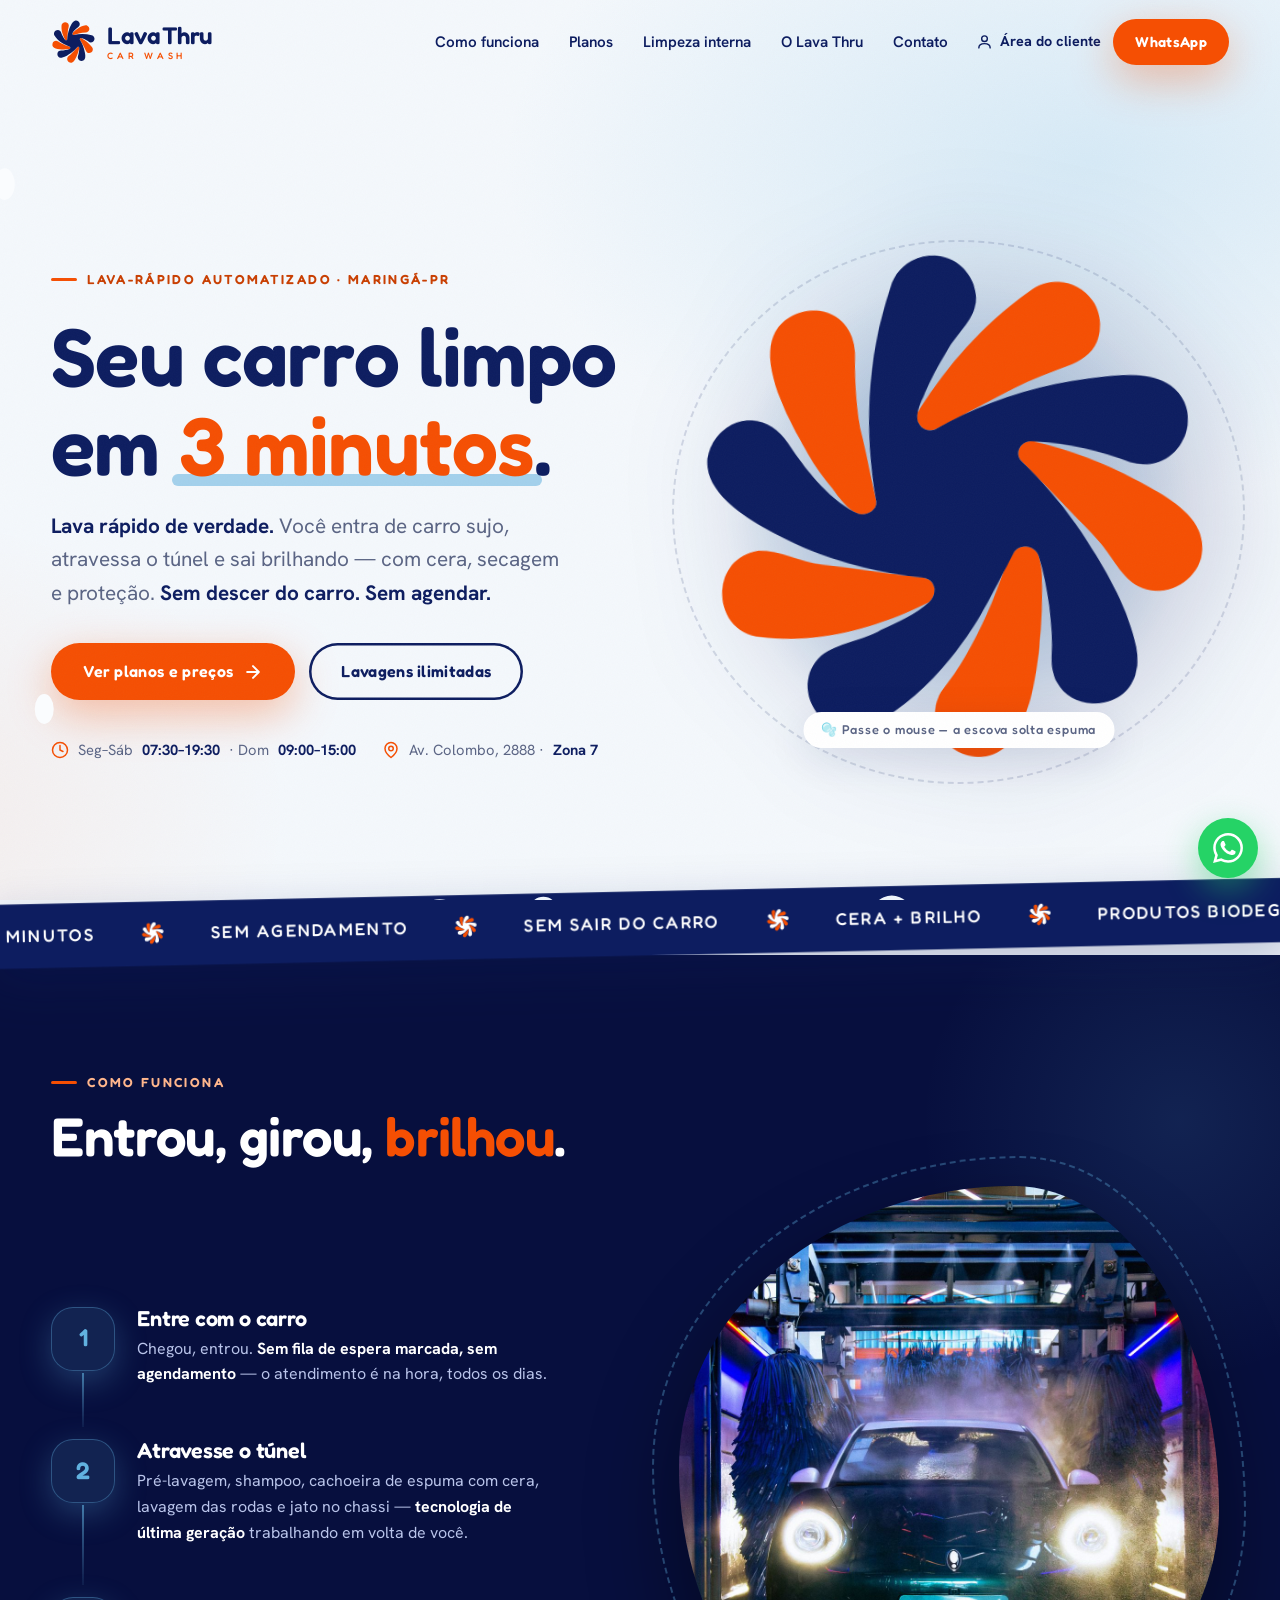
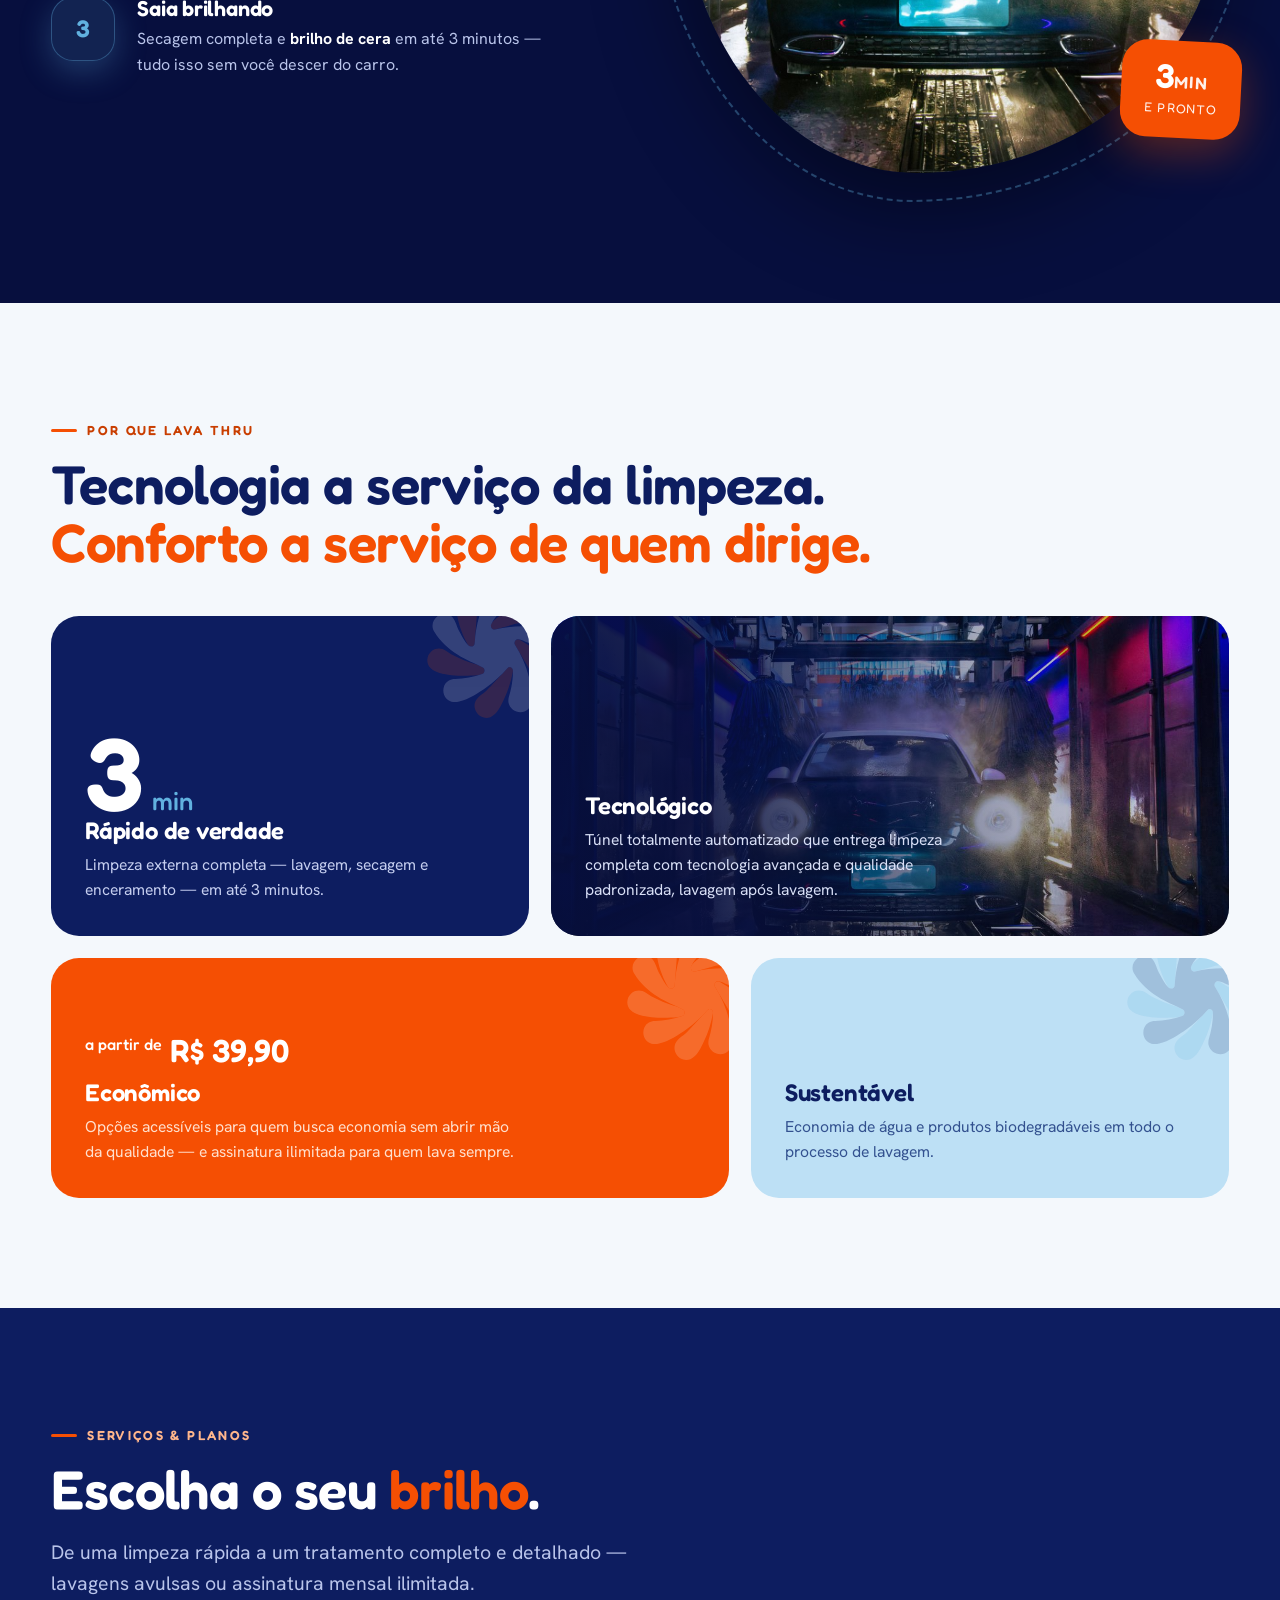
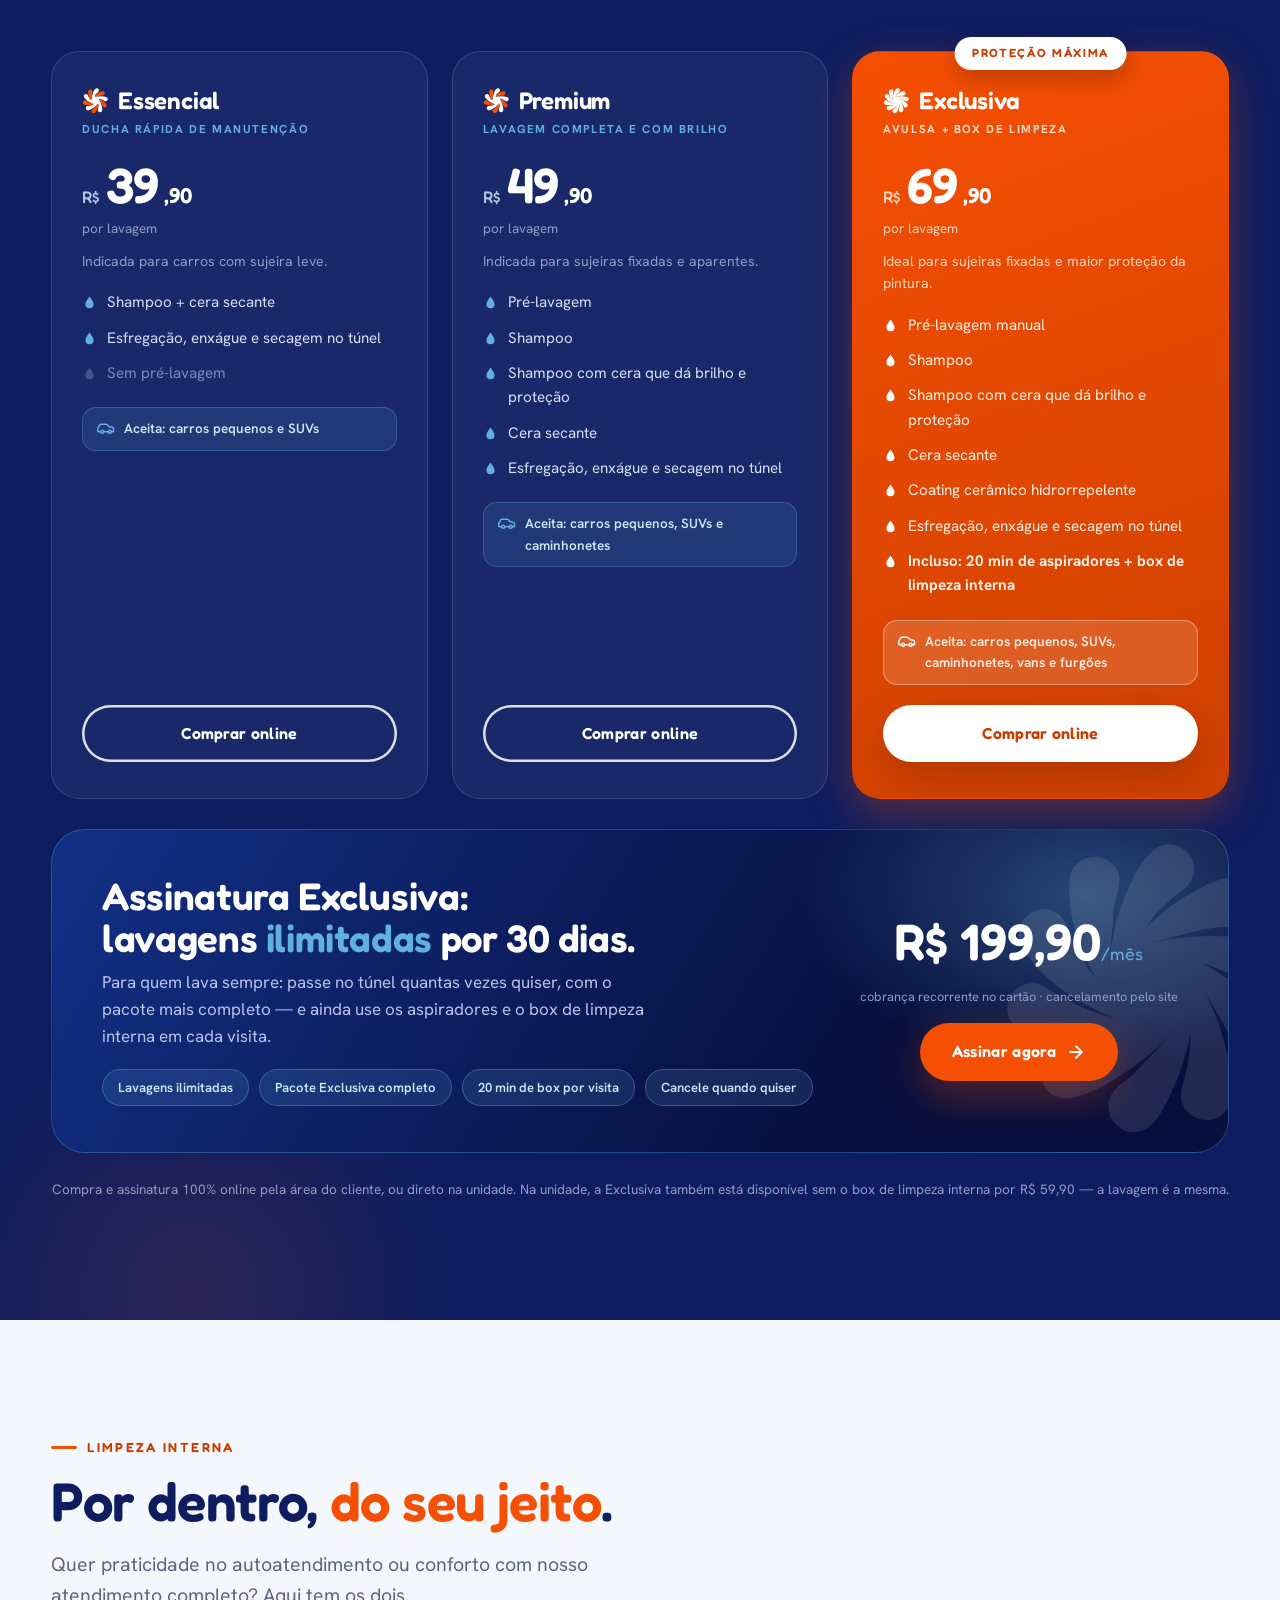
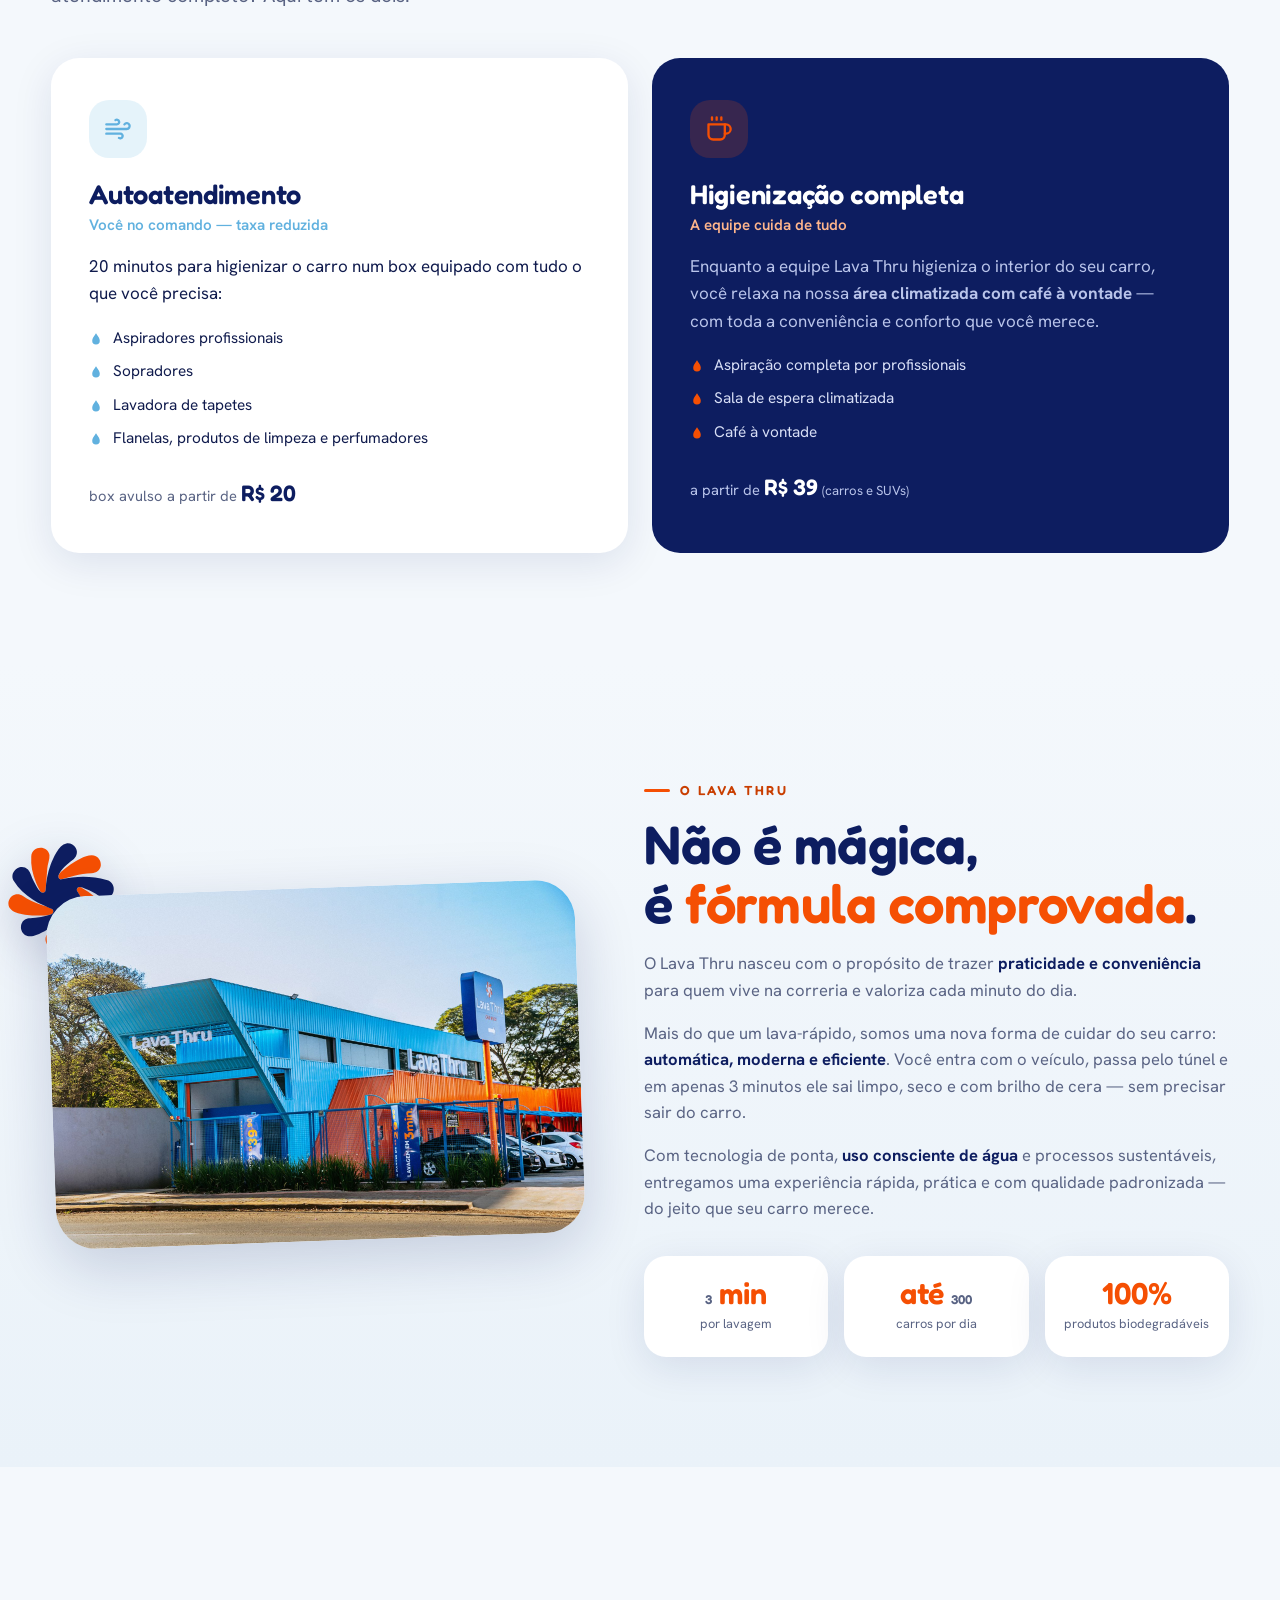
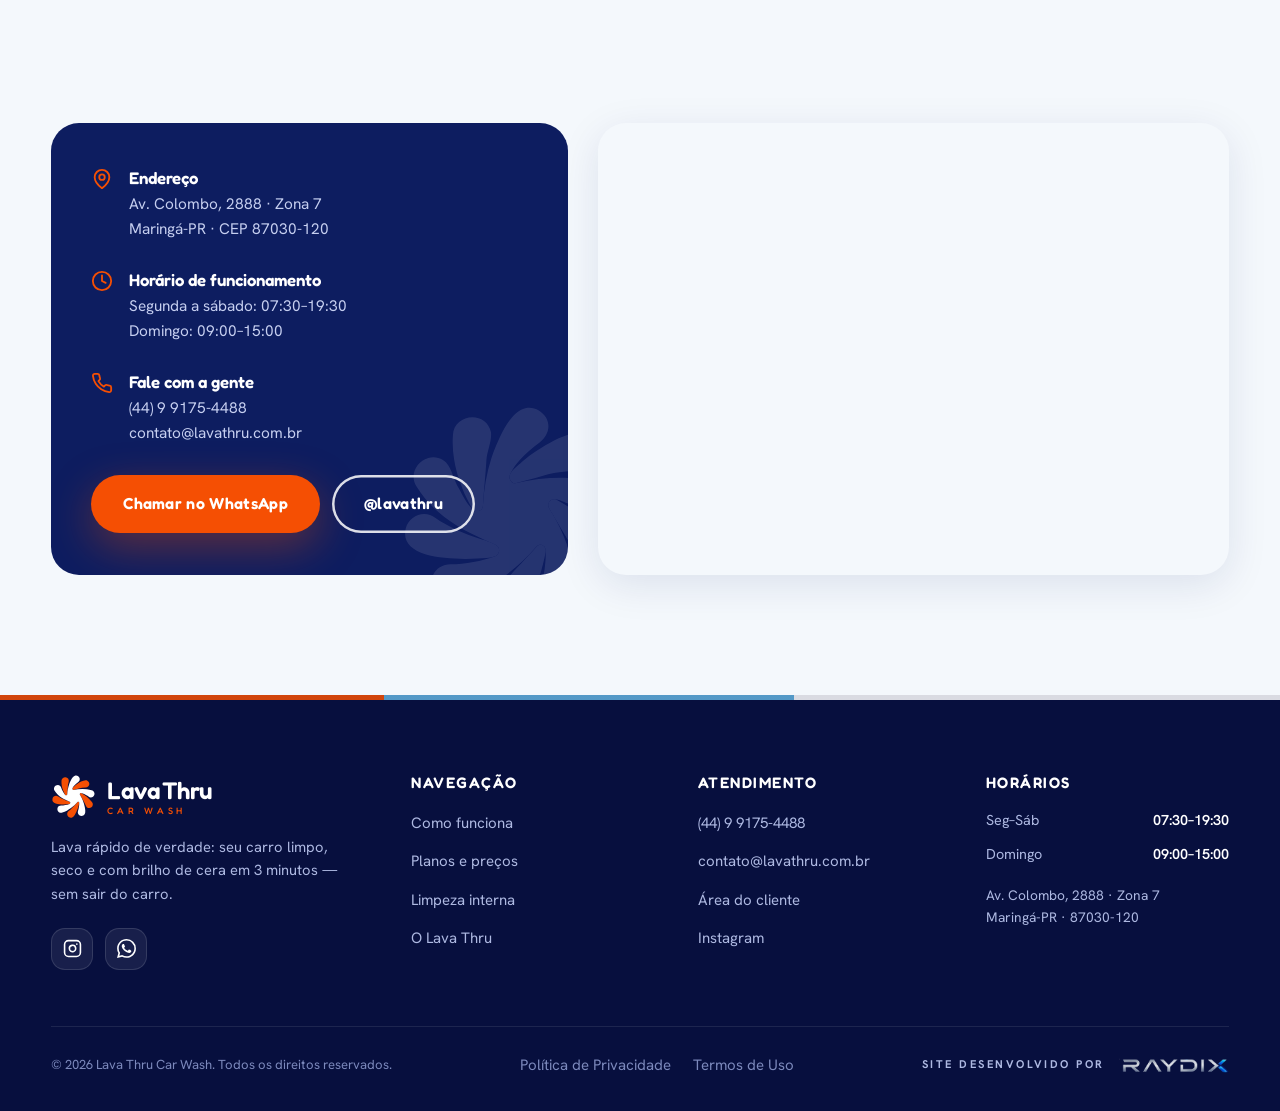
==== commit 6fd62a9a: "Exclusiva: 'Fiorinos' reclassificado para a categoria 'furgões' (estilo do veículo, sem citar marca)" ====
--- a/index.html
+++ b/index.html
@@ -15,7 +15,7 @@
   <link rel="preconnect" href="https://fonts.googleapis.com">
   <link rel="preconnect" href="https://fonts.gstatic.com" crossorigin>
   <link href="https://fonts.googleapis.com/css2?family=Fredoka:wght@400;500;600;700&family=Hanken+Grotesk:wght@400;600;700;800&display=swap" rel="stylesheet">
-  <link rel="stylesheet" href="assets/css/style.css?v=9">
+  <link rel="stylesheet" href="assets/css/style.css?v=10">
   <script type="application/ld+json">
   {
     "@context": "https://schema.org",
@@ -335,7 +335,7 @@
             </ul>
             <p class="plano-veiculos">
               <svg viewBox="0 0 24 24" fill="none" stroke="currentColor" stroke-width="2" stroke-linecap="round" stroke-linejoin="round"><path d="M19 17h2c.6 0 1-.4 1-1v-3c0-.9-.7-1.7-1.5-1.9C18.7 10.6 16 10 16 10s-1.3-1.4-2.2-2.3c-.5-.4-1.1-.7-1.8-.7H5c-.6 0-1.1.4-1.4.9l-1.5 2.8C1.4 11.3 1 12.1 1 13v3c0 .6.4 1 1 1h2"/><circle cx="7" cy="17" r="2"/><path d="M9 17h6"/><circle cx="17" cy="17" r="2"/></svg>
-              Aceita: carros pequenos, SUVs, caminhonetes, vans e Fiorinos
+              Aceita: carros pequenos, SUVs, caminhonetes, vans e furgões
             </p>
             <a class="btn btn-branco" href="https://www.lavathru.com.br/login" target="_blank" rel="noopener">Comprar online</a>
           </article>
@@ -541,6 +541,6 @@
     <svg viewBox="0 0 24 24" fill="currentColor"><path d="M17.472 14.382c-.297-.149-1.758-.867-2.03-.967-.273-.099-.471-.148-.67.15-.197.297-.767.966-.94 1.164-.173.199-.347.223-.644.075-.297-.15-1.255-.463-2.39-1.475-.883-.788-1.48-1.761-1.653-2.059-.173-.297-.018-.458.13-.606.134-.133.297-.347.446-.52.149-.174.198-.298.297-.497.1-.198.05-.371-.025-.52-.074-.149-.669-1.612-.916-2.207-.242-.579-.487-.5-.669-.51-.173-.008-.371-.01-.57-.01-.198 0-.52.074-.792.372-.272.297-1.04 1.016-1.04 2.479 0 1.462 1.065 2.875 1.213 3.074.149.198 2.096 3.2 5.077 4.487.709.306 1.262.489 1.694.625.712.227 1.36.195 1.871.118.571-.085 1.758-.719 2.006-1.413.248-.694.248-1.289.173-1.413-.074-.124-.272-.198-.57-.347m-5.421 7.403h-.004a9.87 9.87 0 0 1-5.031-1.378l-.361-.214-3.741.982.998-3.648-.235-.374a9.86 9.86 0 0 1-1.51-5.26c.001-5.45 4.436-9.884 9.888-9.884 2.64 0 5.122 1.03 6.988 2.898a9.825 9.825 0 0 1 2.893 6.994c-.003 5.45-4.437 9.884-9.885 9.884m8.413-18.297A11.815 11.815 0 0 0 12.05 0C5.495 0 .16 5.335.157 11.892c0 2.096.547 4.142 1.588 5.945L.057 24l6.305-1.654a11.882 11.882 0 0 0 5.683 1.448h.005c6.554 0 11.89-5.335 11.893-11.893a11.821 11.821 0 0 0-3.48-8.413Z"/></svg>
   </a>
 
-  <script src="assets/js/main.js?v=9"></script>
+  <script src="assets/js/main.js?v=10"></script>
 </body>
 </html>
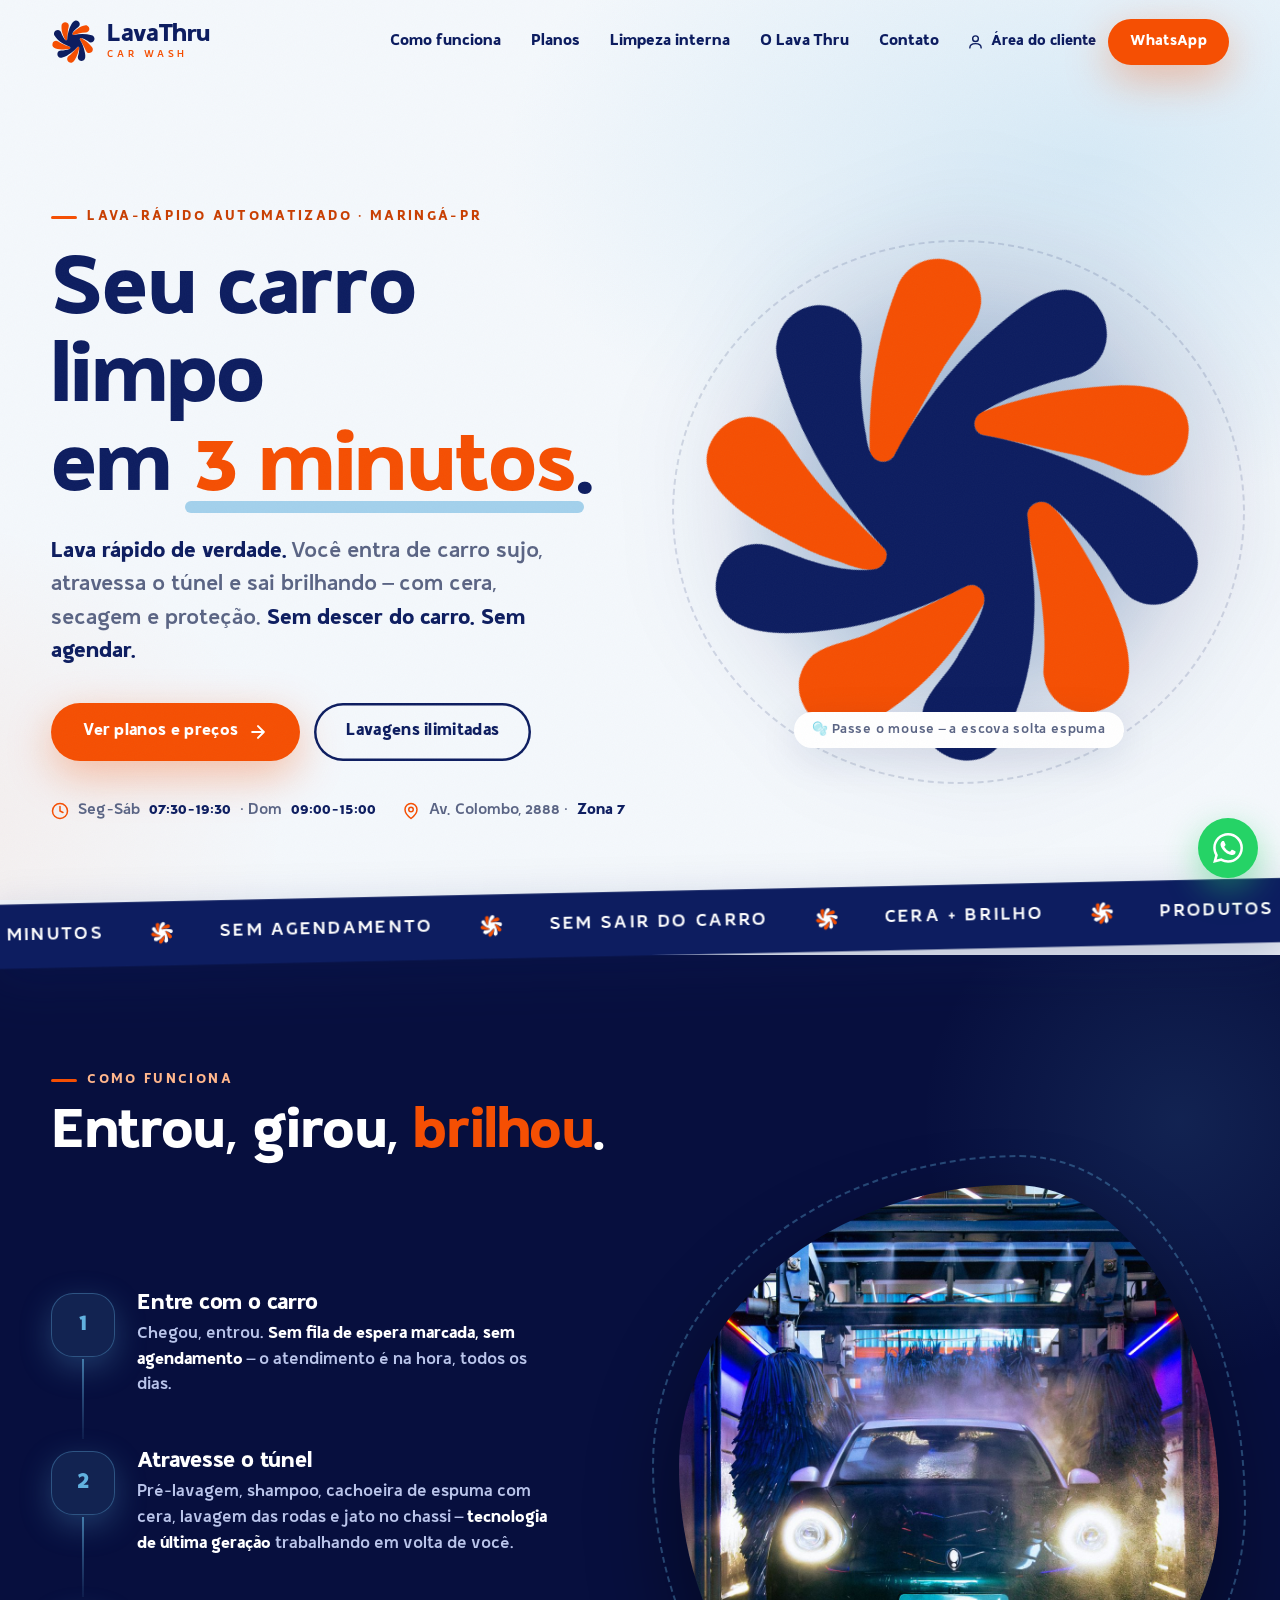
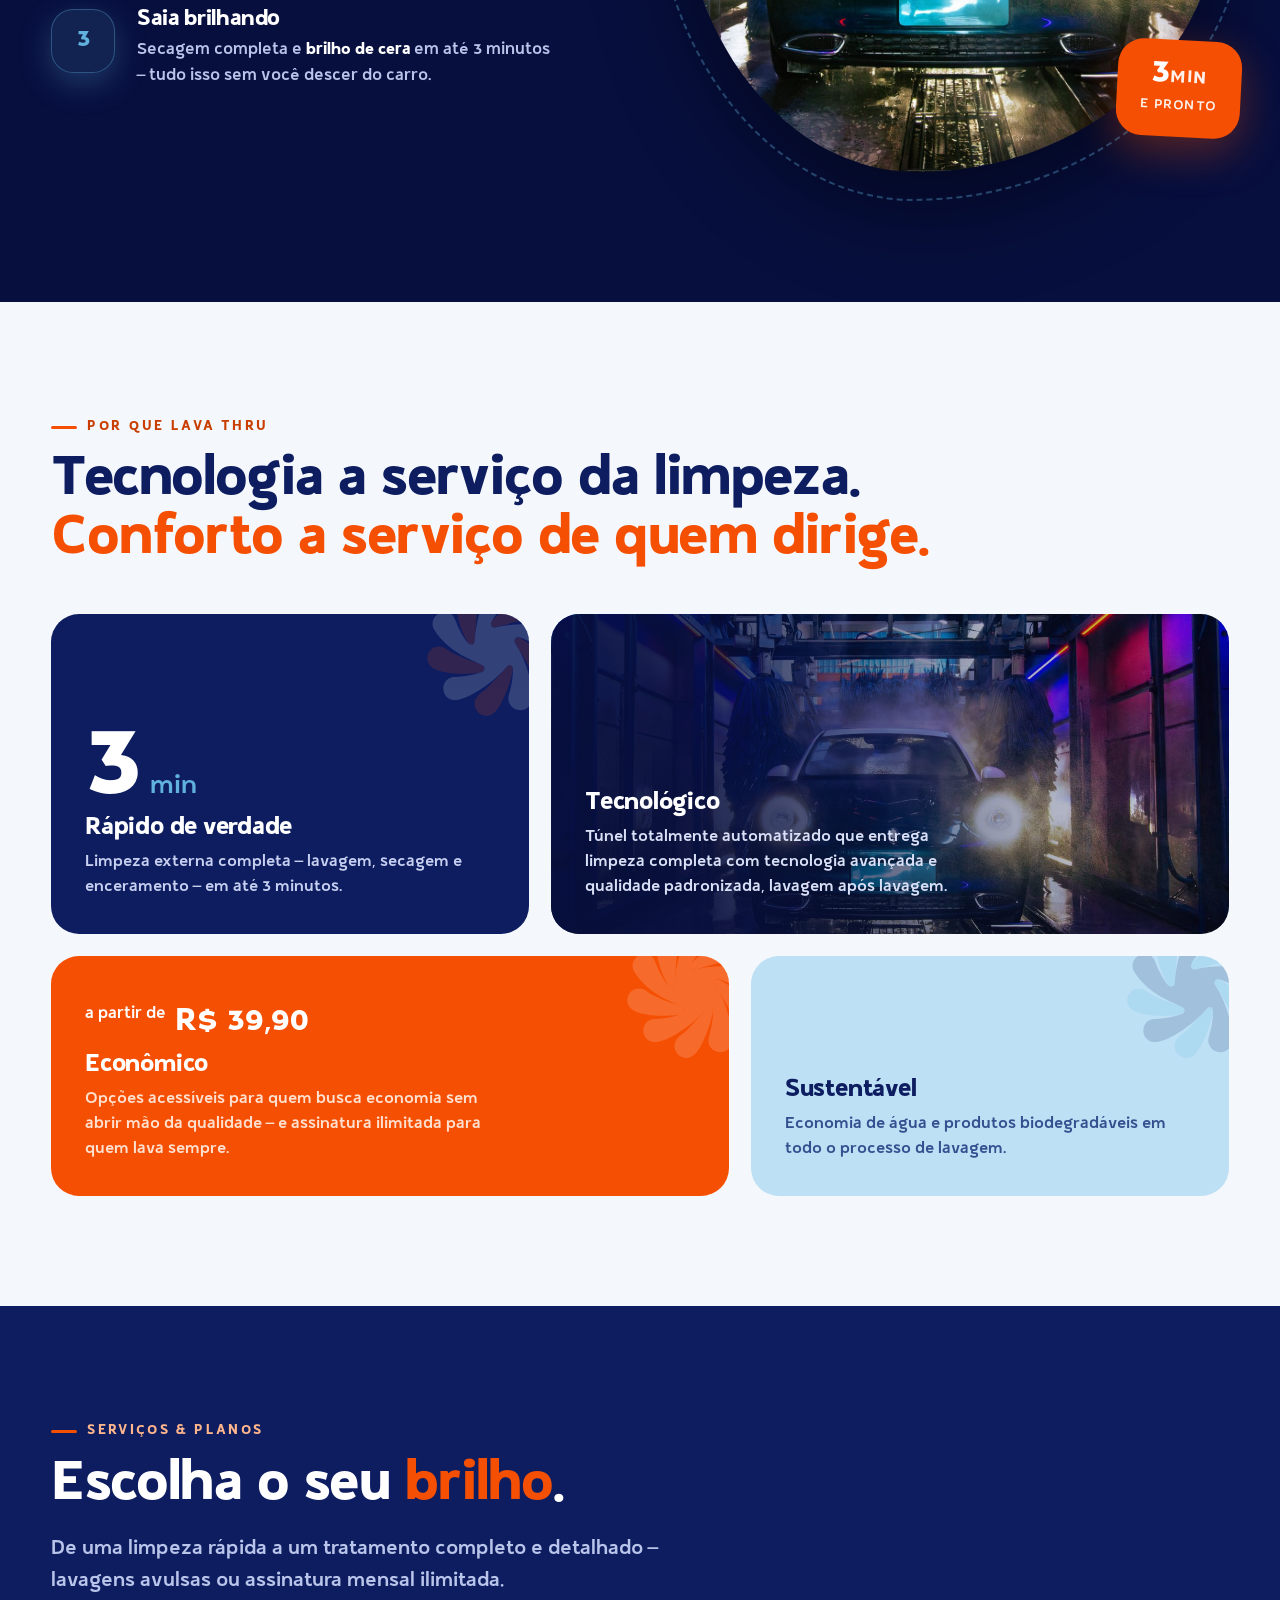
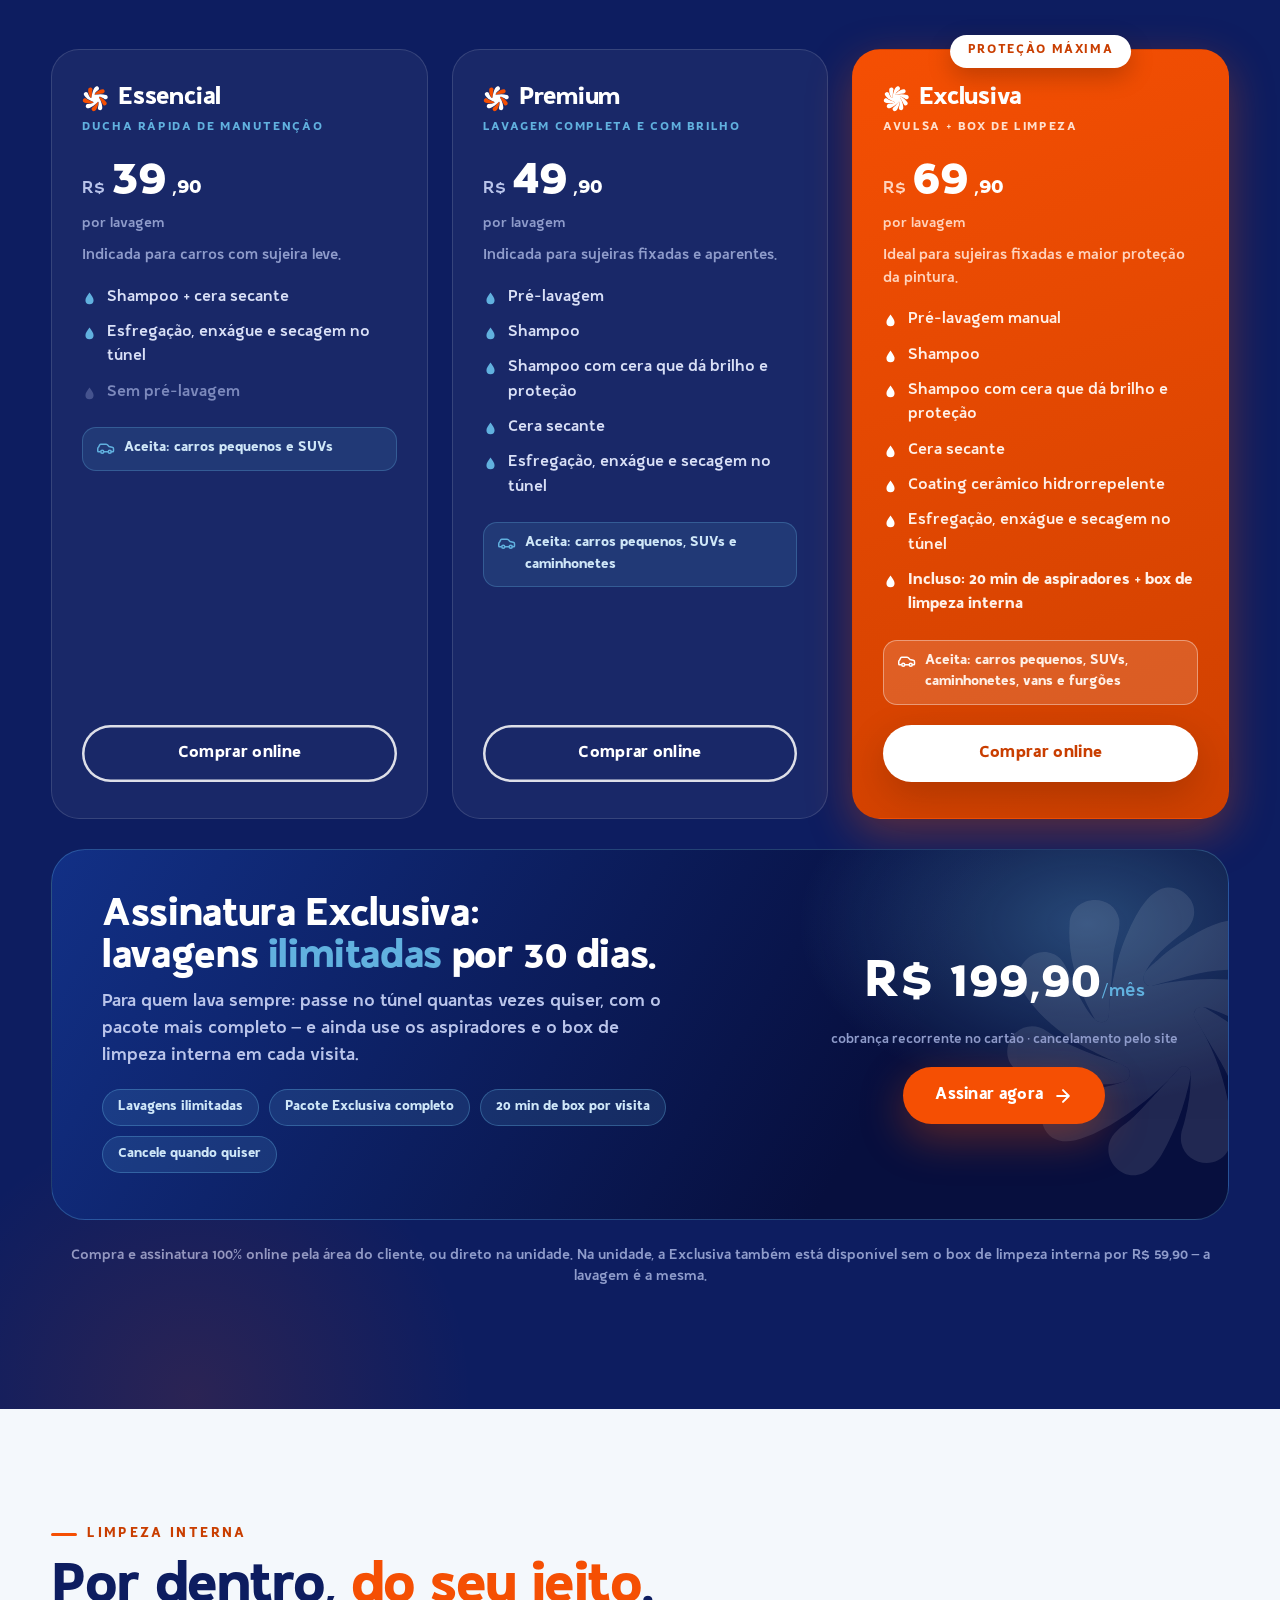
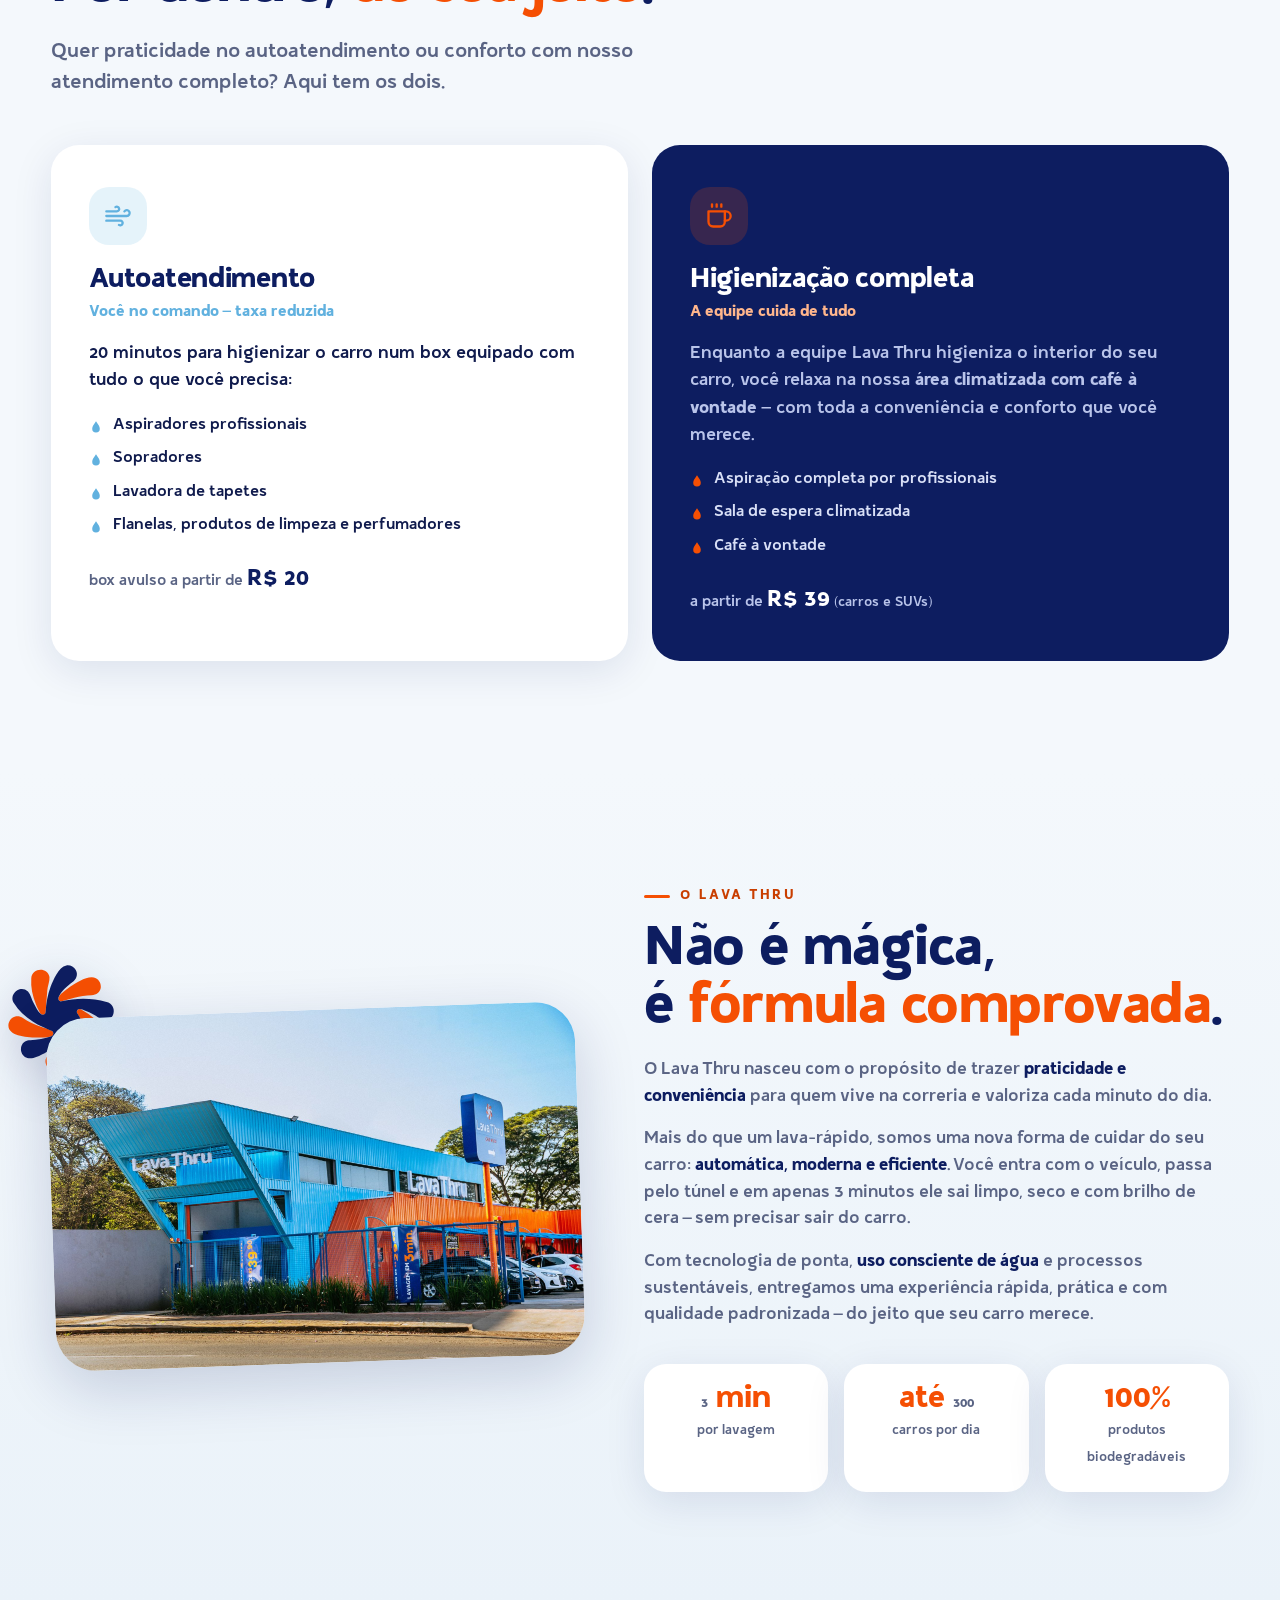
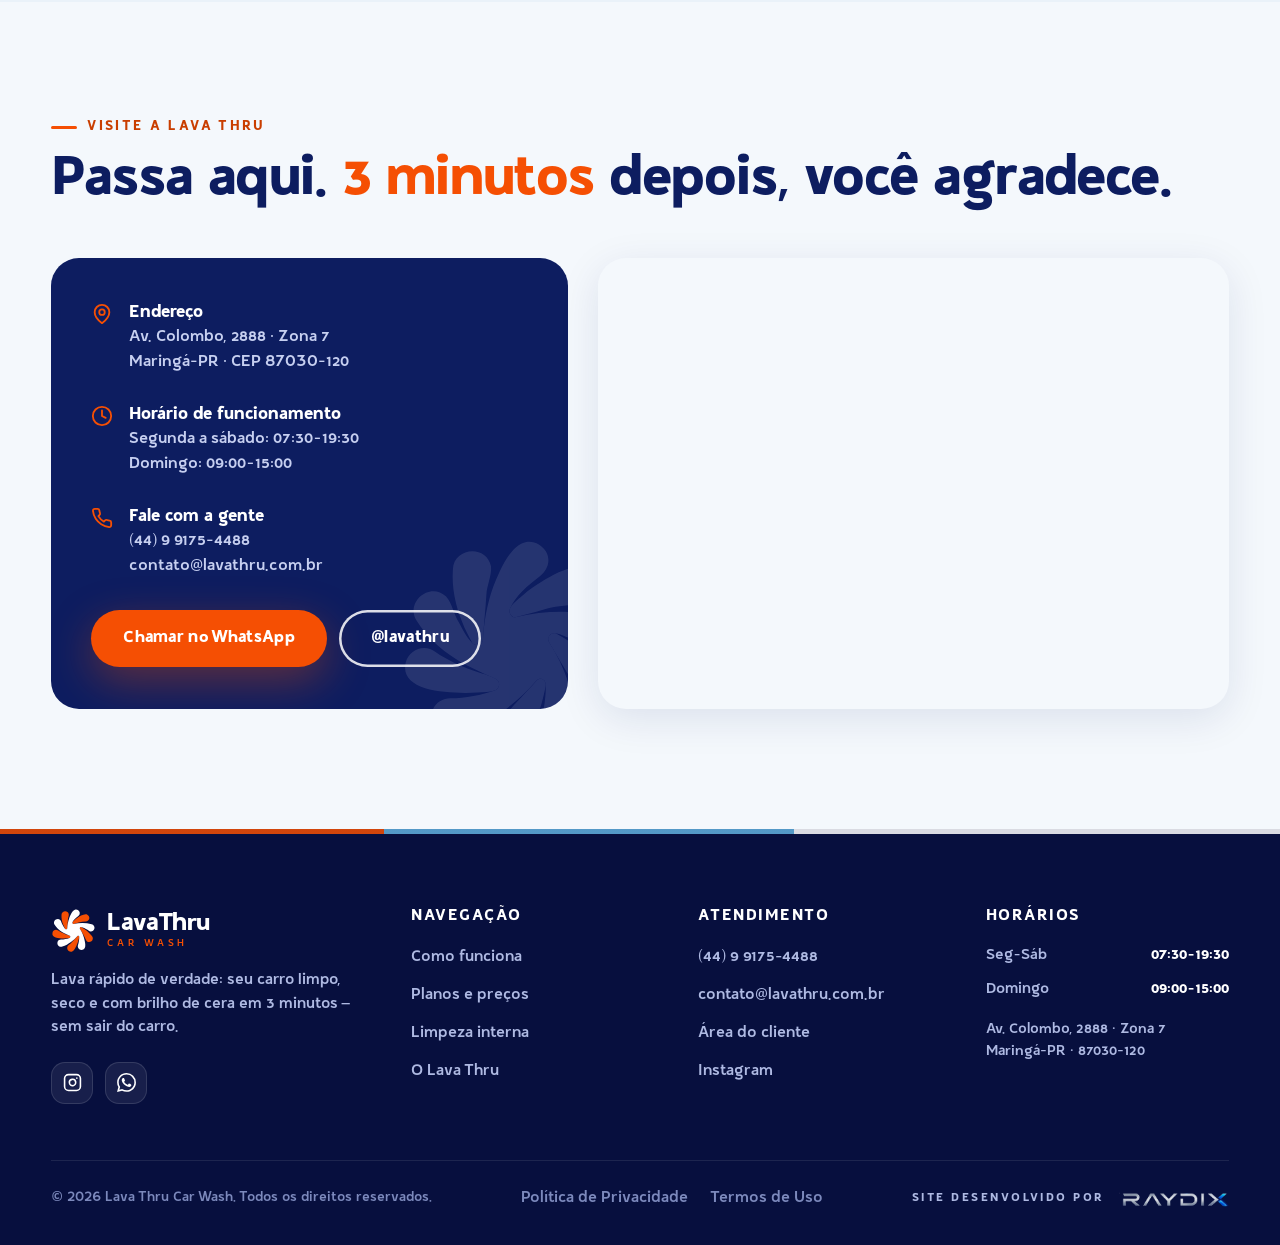
==== commit f2f9eef8: "Tipografia oficial Gorga Grotesque (fornecida pelo cliente): woff2 self-hosted no site, presente e s" ====
--- a/index.html
+++ b/index.html
@@ -12,10 +12,7 @@
   <meta property="og:locale" content="pt_BR">
   <link rel="icon" type="image/png" sizes="64x64" href="assets/img/favicon-64.png">
   <link rel="apple-touch-icon" href="assets/img/icon-192.png">
-  <link rel="preconnect" href="https://fonts.googleapis.com">
-  <link rel="preconnect" href="https://fonts.gstatic.com" crossorigin>
-  <link href="https://fonts.googleapis.com/css2?family=Fredoka:wght@400;500;600;700&family=Hanken+Grotesk:wght@400;600;700;800&display=swap" rel="stylesheet">
-  <link rel="stylesheet" href="assets/css/style.css?v=10">
+  <link rel="stylesheet" href="assets/css/style.css?v=11">
   <script type="application/ld+json">
   {
     "@context": "https://schema.org",
@@ -541,6 +538,6 @@
     <svg viewBox="0 0 24 24" fill="currentColor"><path d="M17.472 14.382c-.297-.149-1.758-.867-2.03-.967-.273-.099-.471-.148-.67.15-.197.297-.767.966-.94 1.164-.173.199-.347.223-.644.075-.297-.15-1.255-.463-2.39-1.475-.883-.788-1.48-1.761-1.653-2.059-.173-.297-.018-.458.13-.606.134-.133.297-.347.446-.52.149-.174.198-.298.297-.497.1-.198.05-.371-.025-.52-.074-.149-.669-1.612-.916-2.207-.242-.579-.487-.5-.669-.51-.173-.008-.371-.01-.57-.01-.198 0-.52.074-.792.372-.272.297-1.04 1.016-1.04 2.479 0 1.462 1.065 2.875 1.213 3.074.149.198 2.096 3.2 5.077 4.487.709.306 1.262.489 1.694.625.712.227 1.36.195 1.871.118.571-.085 1.758-.719 2.006-1.413.248-.694.248-1.289.173-1.413-.074-.124-.272-.198-.57-.347m-5.421 7.403h-.004a9.87 9.87 0 0 1-5.031-1.378l-.361-.214-3.741.982.998-3.648-.235-.374a9.86 9.86 0 0 1-1.51-5.26c.001-5.45 4.436-9.884 9.888-9.884 2.64 0 5.122 1.03 6.988 2.898a9.825 9.825 0 0 1 2.893 6.994c-.003 5.45-4.437 9.884-9.885 9.884m8.413-18.297A11.815 11.815 0 0 0 12.05 0C5.495 0 .16 5.335.157 11.892c0 2.096.547 4.142 1.588 5.945L.057 24l6.305-1.654a11.882 11.882 0 0 0 5.683 1.448h.005c6.554 0 11.89-5.335 11.893-11.893a11.821 11.821 0 0 0-3.48-8.413Z"/></svg>
   </a>
 
-  <script src="assets/js/main.js?v=10"></script>
+  <script src="assets/js/main.js?v=11"></script>
 </body>
 </html>
--- a/assets/css/style.css
+++ b/assets/css/style.css
@@ -4,9 +4,39 @@
    Laranja  #F54F03  · Pantone Orange 021 C
    Azul     #0D1D60  · Pantone 2757 C
    Celeste  #61B1DF  · Pantone 2915 C
-   Tipografia: Fredoka (display) + Hanken Grotesk (texto)
+   Tipografia: Gorga Grotesque (oficial da marca, self-hosted)
    Desenvolvido por Raydix
    ============================================================ */
+
+/* ---------- Tipografia oficial: Gorga Grotesque (fornecida pelo cliente) ---------- */
+@font-face {
+  font-family: "Gorga Grotesque";
+  src: url("../fonts/gorga-regular.woff2") format("woff2");
+  font-weight: 100 500;
+  font-style: normal;
+  font-display: swap;
+}
+@font-face {
+  font-family: "Gorga Grotesque";
+  src: url("../fonts/gorga-bold.woff2") format("woff2");
+  font-weight: 600 900;
+  font-style: normal;
+  font-display: swap;
+}
+@font-face {
+  font-family: "Gorga Grotesque";
+  src: url("../fonts/gorga-lightitalic.woff2") format("woff2");
+  font-weight: 100 350;
+  font-style: italic;
+  font-display: swap;
+}
+@font-face {
+  font-family: "Gorga Grotesque";
+  src: url("../fonts/gorga-italic.woff2") format("woff2");
+  font-weight: 351 900;
+  font-style: italic;
+  font-display: swap;
+}
 
 :root {
   --laranja: #F54F03;
@@ -22,8 +52,8 @@
   --ink: #101B4D;
   --cinza: #5A6484;
 
-  --font-display: "Fredoka", sans-serif;
-  --font-body: "Hanken Grotesk", sans-serif;
+  --font-display: "Gorga Grotesque", "Fredoka", sans-serif;
+  --font-body: "Gorga Grotesque", "Hanken Grotesk", sans-serif;
 
   --r-card: 28px;
   --r-pill: 999px;
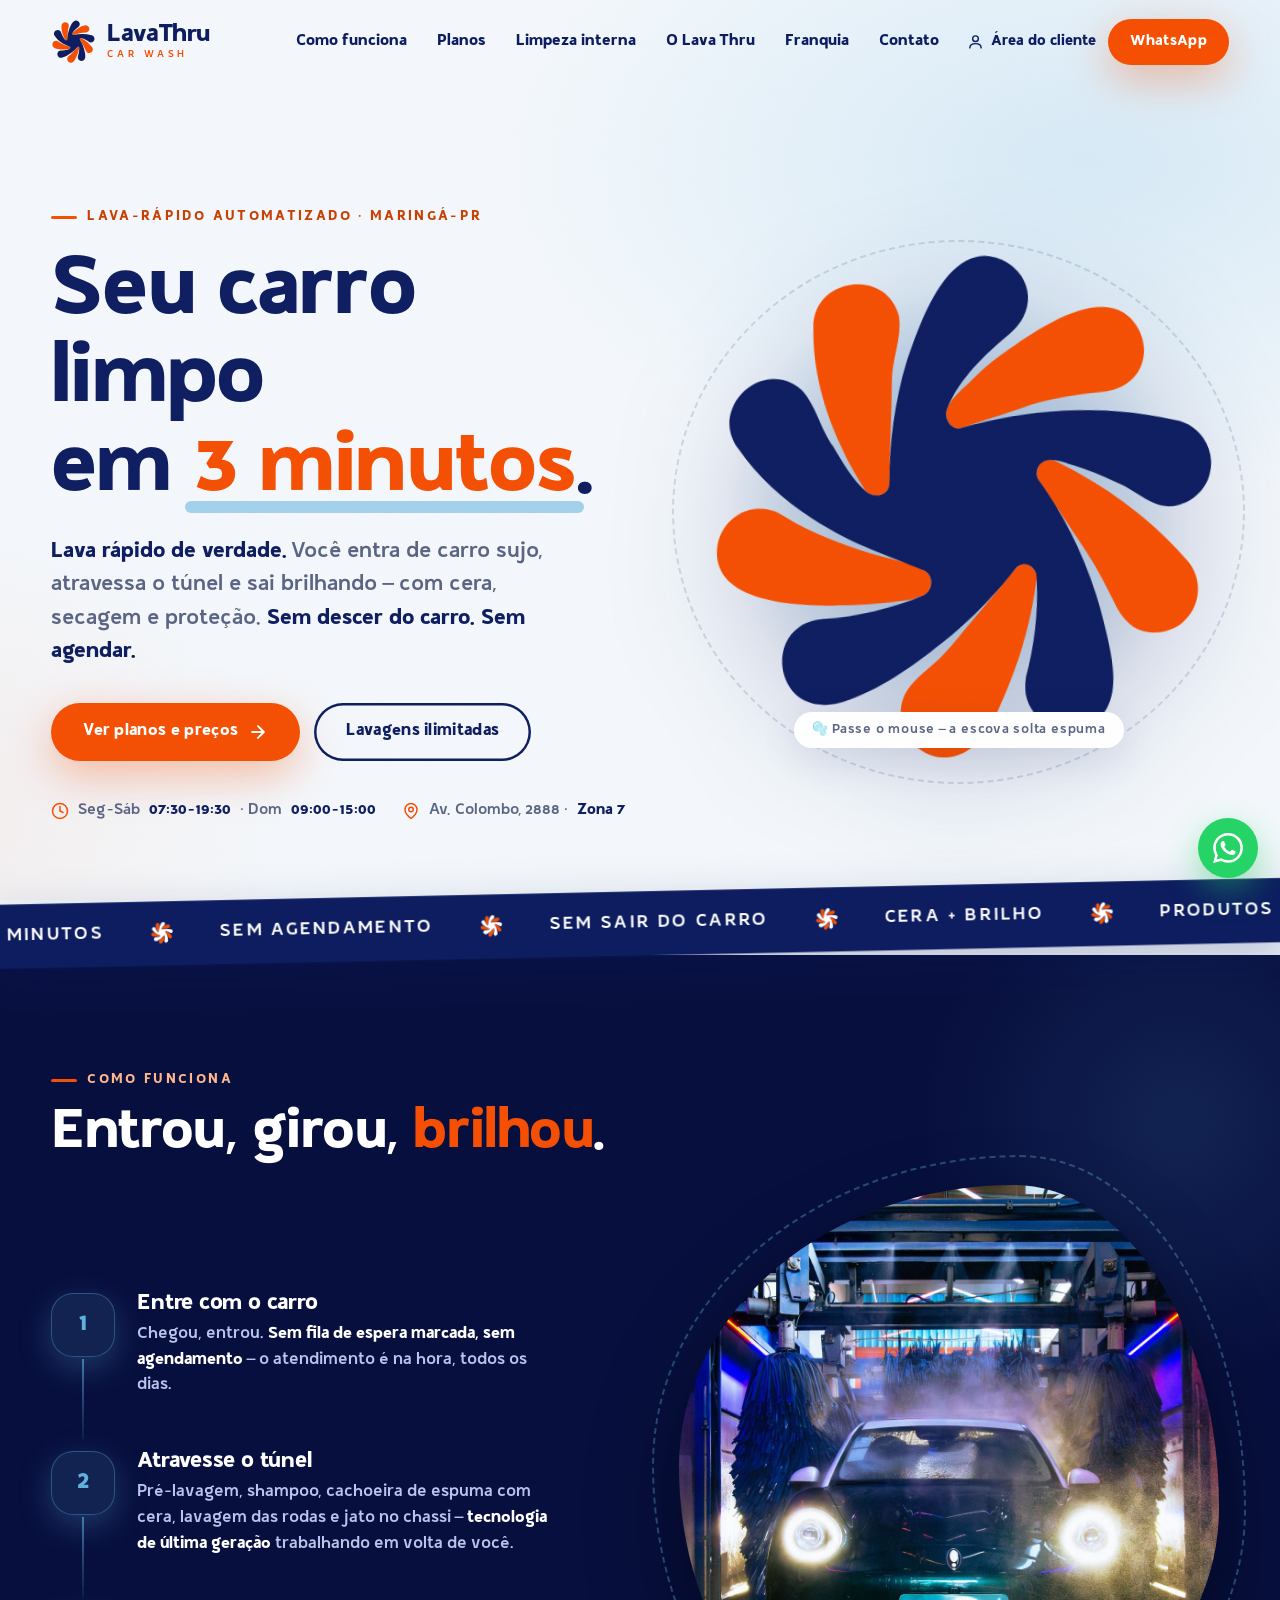
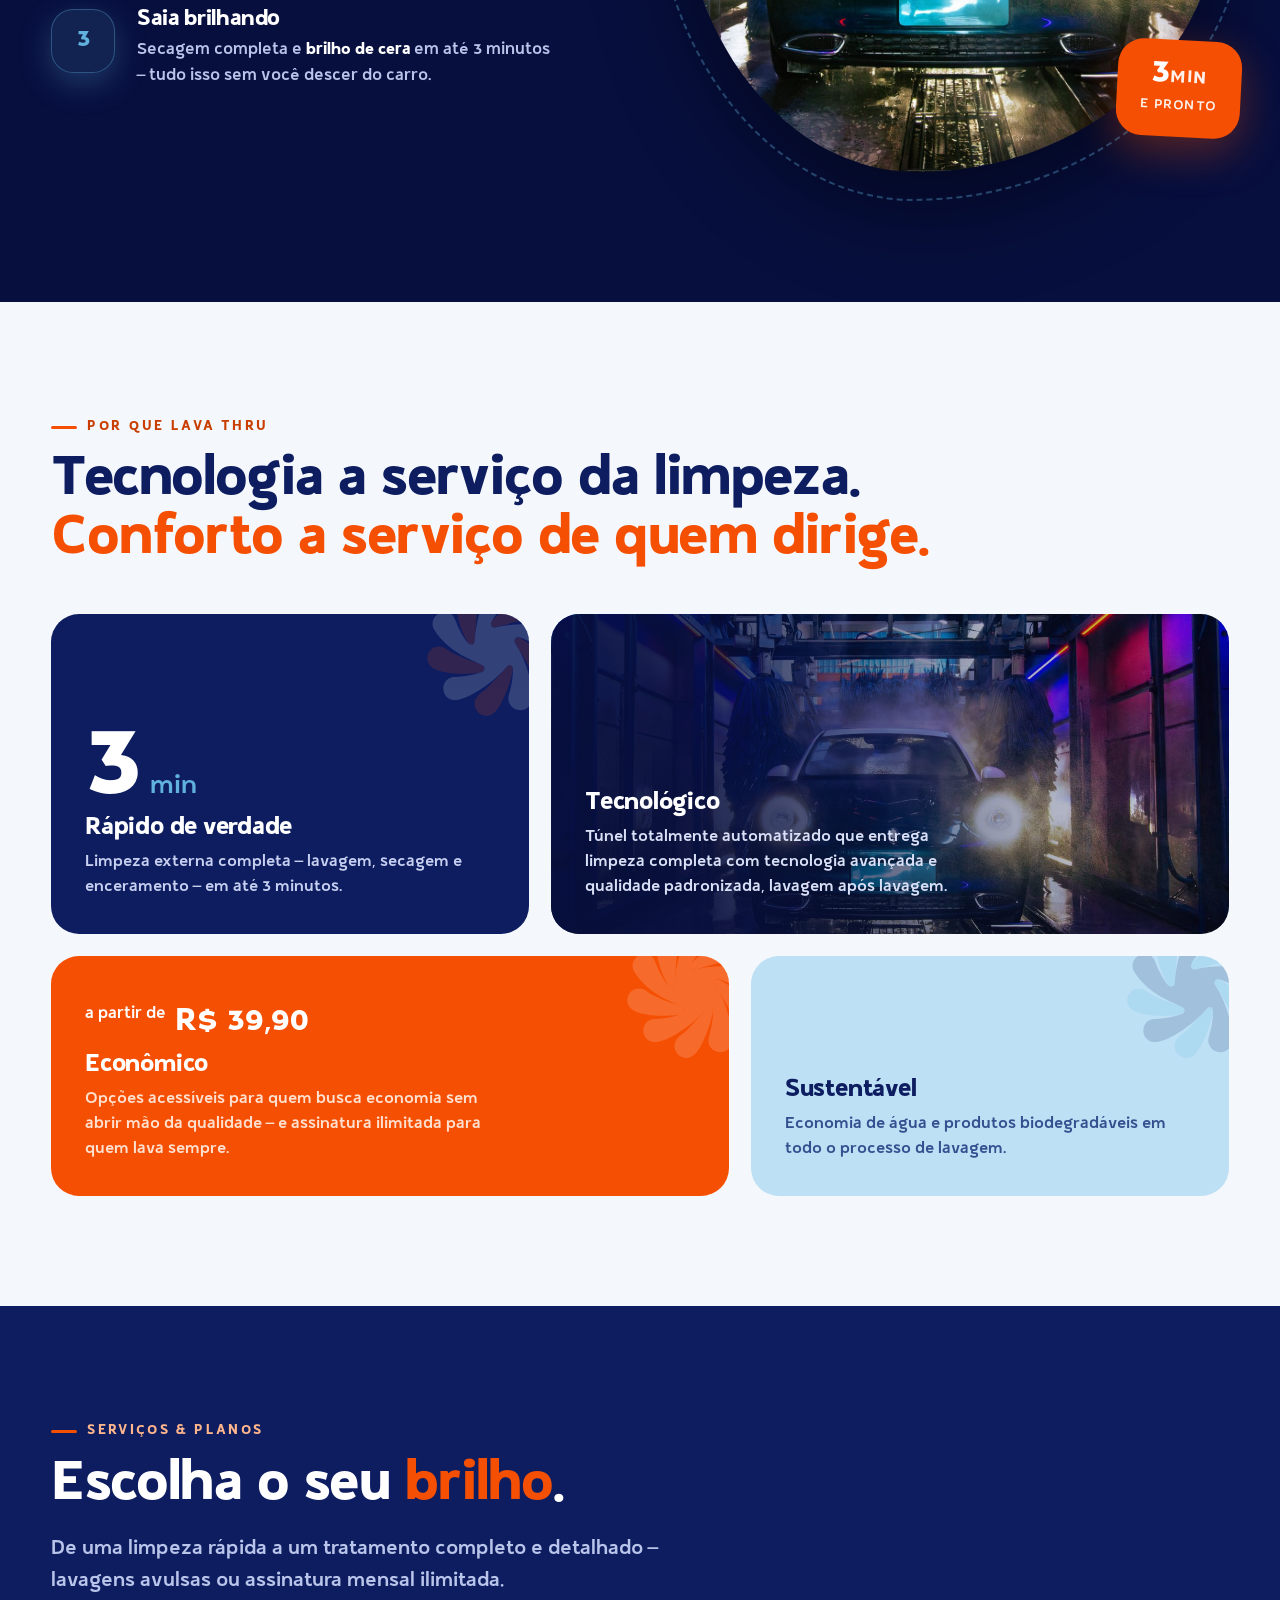
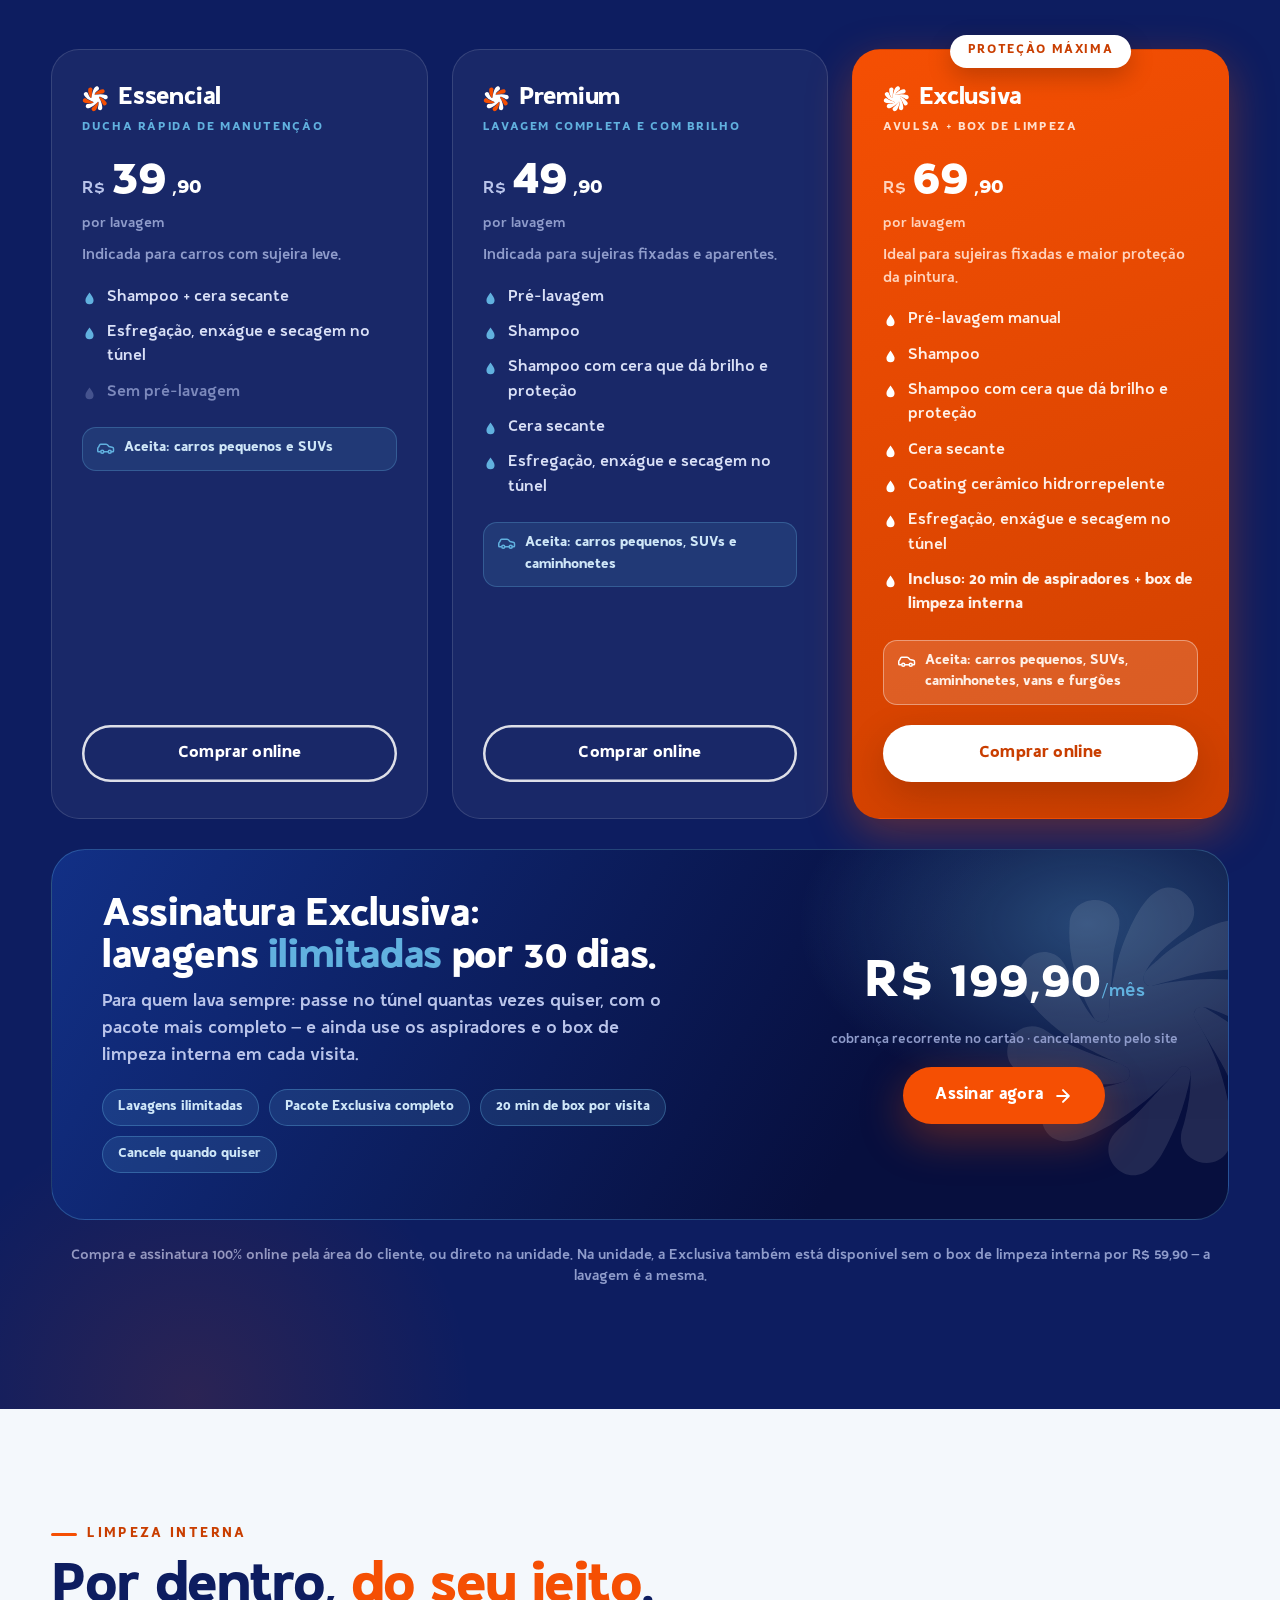
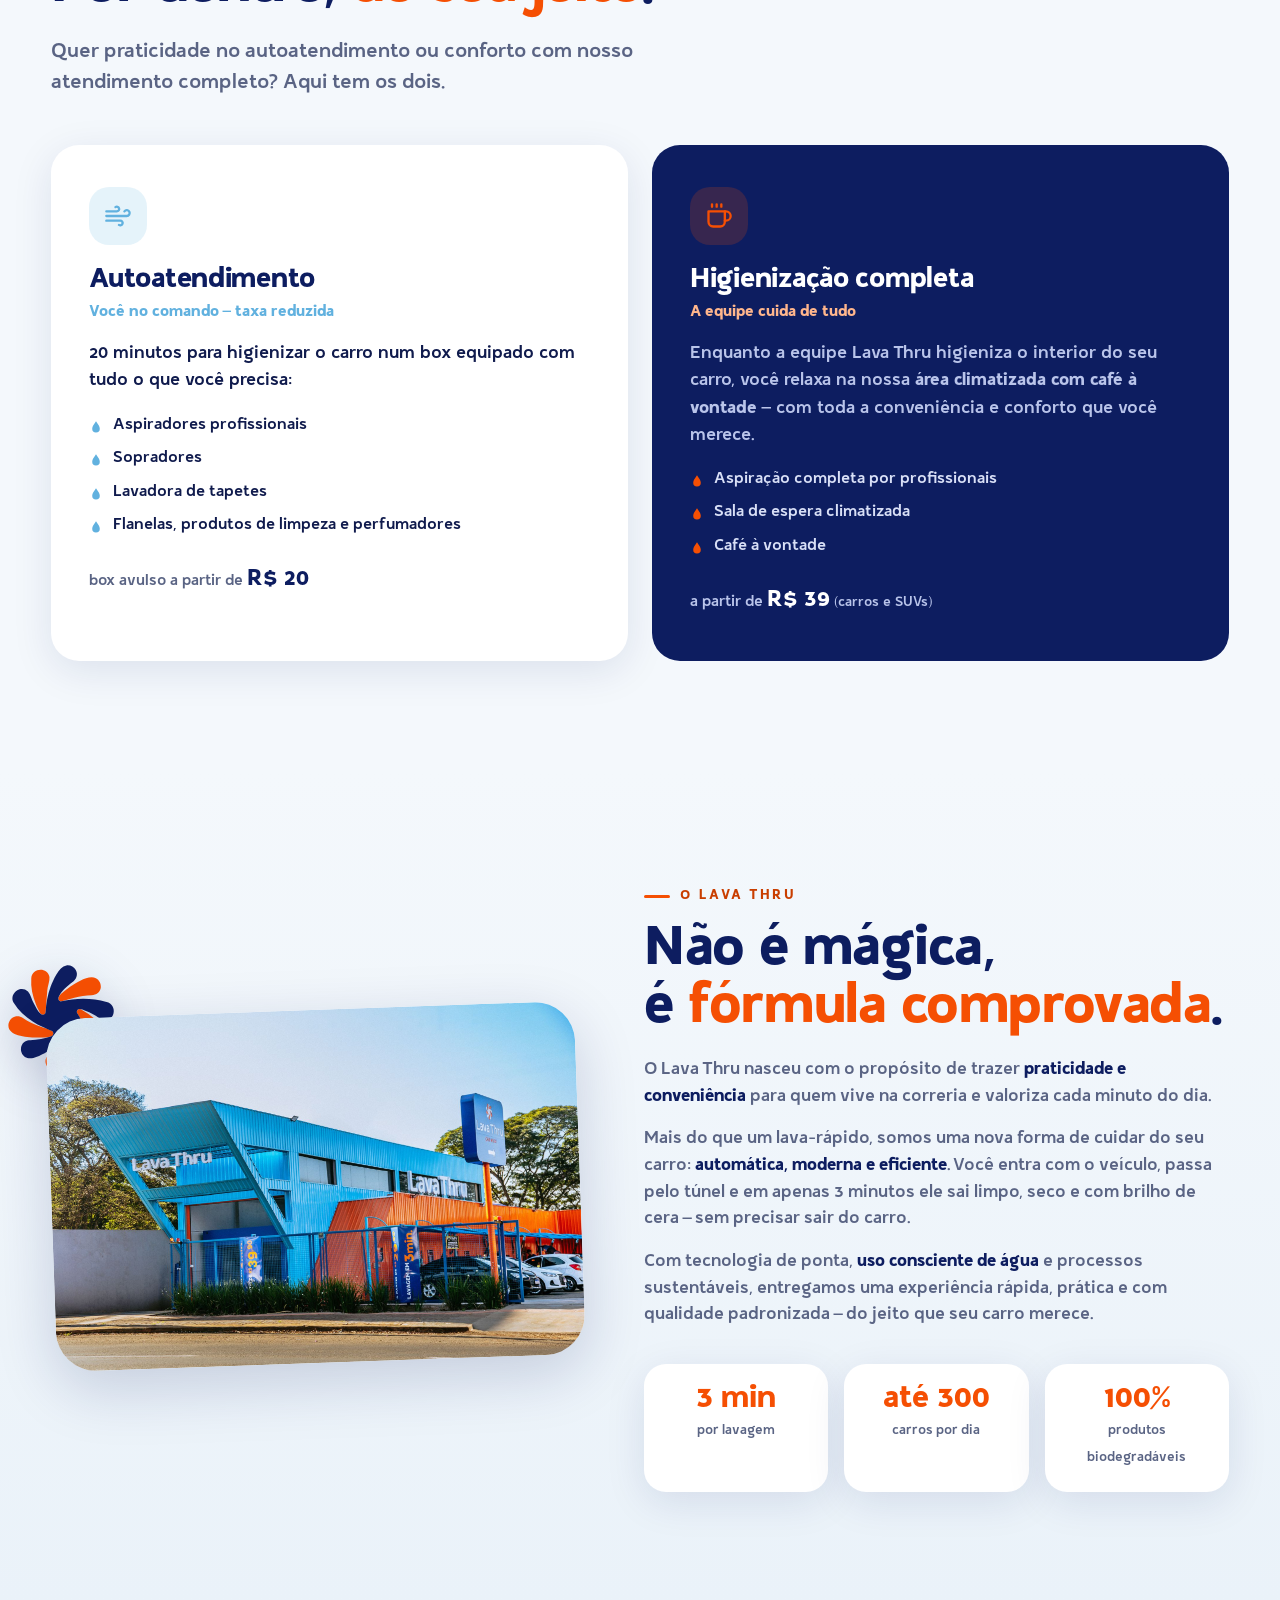
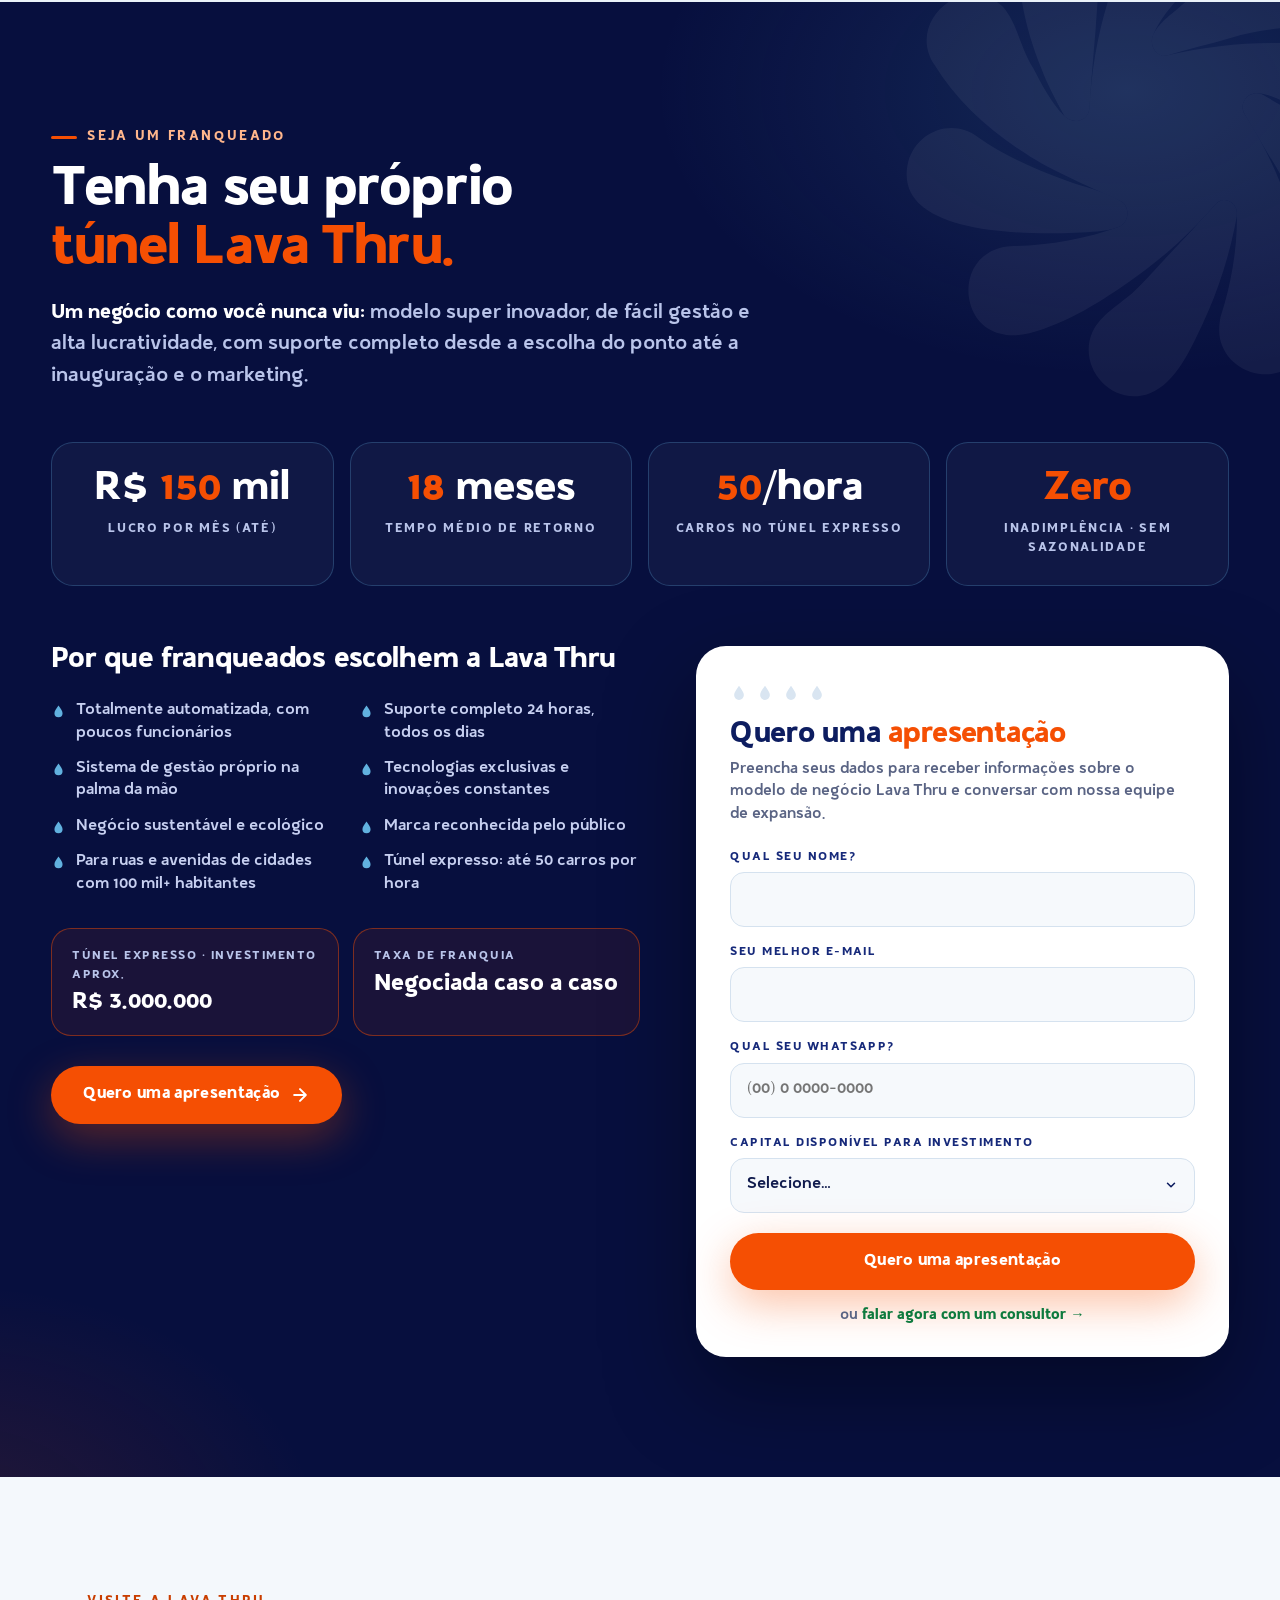
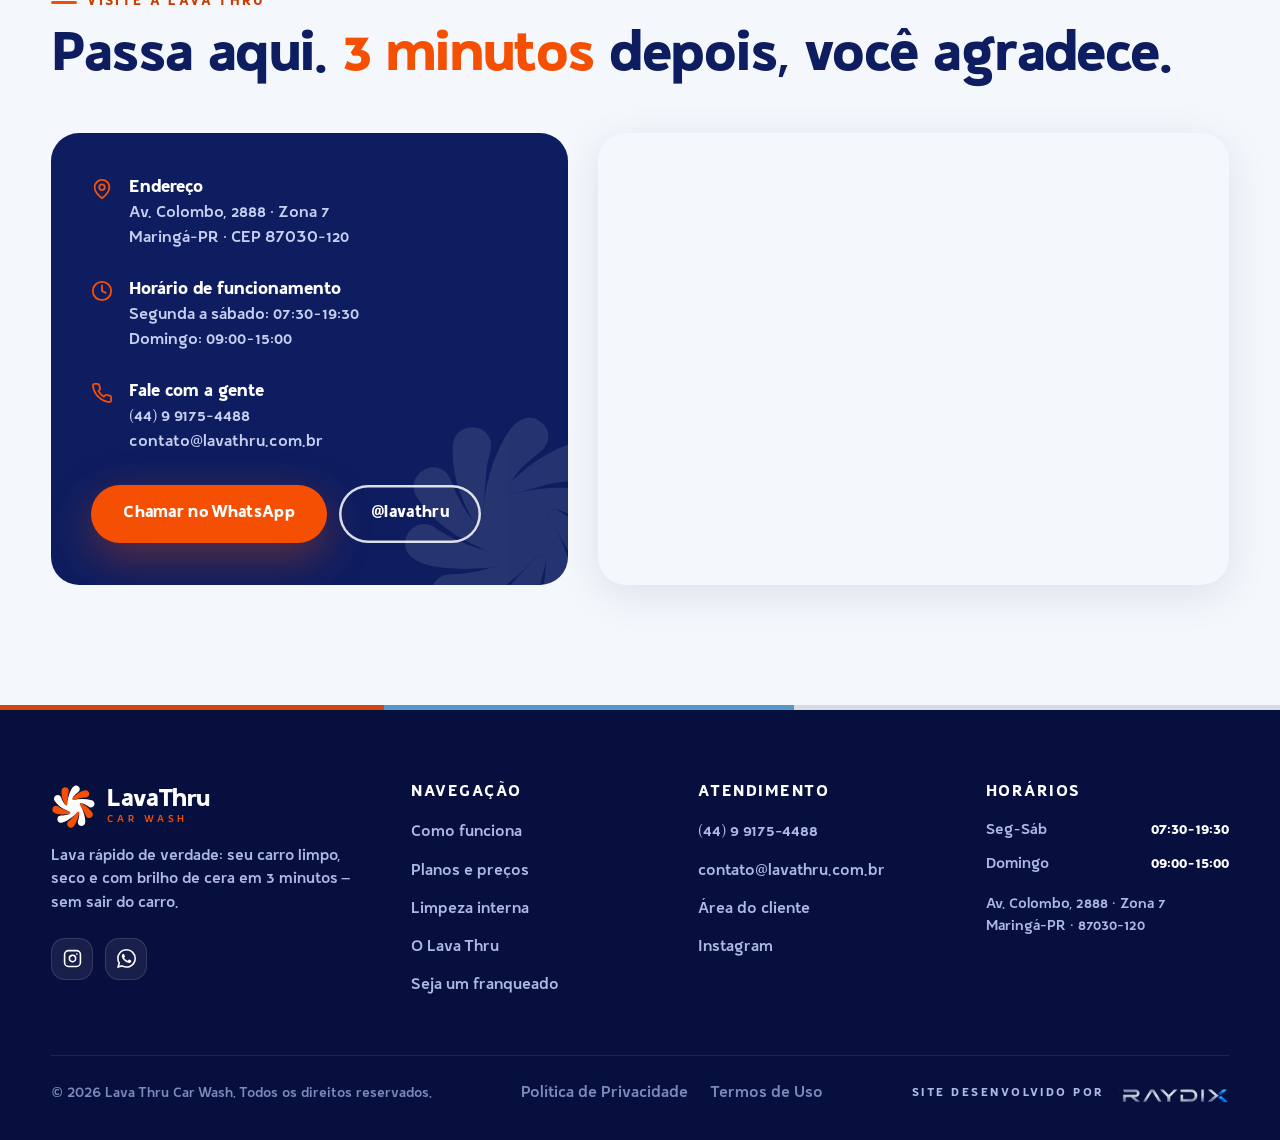
==== commit fd7f24ba: "Volta a seção Seja um franqueado no padrão Accelerato (números, diferenciais, investimento, formulár" ====
--- a/index.html
+++ b/index.html
@@ -12,7 +12,7 @@
   <meta property="og:locale" content="pt_BR">
   <link rel="icon" type="image/png" sizes="64x64" href="assets/img/favicon-64.png">
   <link rel="apple-touch-icon" href="assets/img/icon-192.png">
-  <link rel="stylesheet" href="assets/css/style.css?v=11">
+  <link rel="stylesheet" href="assets/css/style.css?v=12">
   <script type="application/ld+json">
   {
     "@context": "https://schema.org",
@@ -98,6 +98,7 @@
         <a href="#planos">Planos</a>
         <a href="#limpeza-interna">Limpeza interna</a>
         <a href="#sobre">O Lava Thru</a>
+        <a href="#franquia">Franquia</a>
         <a href="#contato">Contato</a>
       </nav>
       <div class="header-acoes">
@@ -119,6 +120,7 @@
     <a href="#planos">Planos <small>a partir de R$ 39,90</small></a>
     <a href="#limpeza-interna">Limpeza interna</a>
     <a href="#sobre">O Lava Thru</a>
+    <a href="#franquia">Seja um franqueado</a>
     <a href="#contato">Contato</a>
     <div class="menu-contato">
       <a class="btn btn-laranja" href="https://wa.me/5544991754488?text=Ol%C3%A1!%20Vim%20pelo%20site%20da%20Lava%20Thru%20e%20quero%20saber%20mais." target="_blank" rel="noopener">Chamar no WhatsApp</a>
@@ -427,6 +429,76 @@
             <div class="stat reveal" style="--d:.38s"><b>até <span data-count="300">0</span></b><span>carros por dia</span></div>
             <div class="stat reveal" style="--d:.46s"><b>100%</b><span>produtos biodegradáveis</span></div>
           </div>
+        </div>
+      </div>
+    </section>
+
+    <!-- ===== Franquia ===== -->
+    <section class="franquia on-dark" id="franquia">
+      <svg class="pinwheel pw-marca-fr pw-spin" viewBox="0 0 52.9 52.2" aria-hidden="true"><use href="#pw"/></svg>
+      <div class="container">
+        <div class="fr-topo">
+          <span class="eyebrow claro reveal">Seja um franqueado</span>
+          <h2 class="section-title reveal" style="--d:.08s">Tenha seu próprio <span class="destaque" style="white-space:nowrap">túnel Lava Thru.</span></h2>
+          <p class="section-lead reveal" style="--d:.14s"><b>Um negócio como você nunca viu:</b> modelo super inovador, de fácil gestão e alta lucratividade, com suporte completo desde a escolha do ponto até a inauguração e o marketing.</p>
+        </div>
+
+        <div class="fr-numeros">
+          <div class="fr-num reveal" style="--d:.06s"><b>R$ <span data-count="150">0</span> mil</b><span>lucro por mês (até)</span></div>
+          <div class="fr-num reveal" style="--d:.14s"><b><span data-count="18">0</span> meses</b><span>tempo médio de retorno</span></div>
+          <div class="fr-num reveal" style="--d:.22s"><b><span data-count="50">0</span>/hora</b><span>carros no túnel expresso</span></div>
+          <div class="fr-num reveal" style="--d:.3s"><b><span>Zero</span></b><span>inadimplência · sem sazonalidade</span></div>
+        </div>
+
+        <div class="fr-grid">
+          <div class="fr-info reveal">
+            <h3>Por que franqueados escolhem a Lava Thru</h3>
+            <ul class="fr-difs">
+              <li><svg viewBox="0 0 24 24"><use href="#gota"/></svg>Totalmente automatizada, com poucos funcionários</li>
+              <li><svg viewBox="0 0 24 24"><use href="#gota"/></svg>Suporte completo 24 horas, todos os dias</li>
+              <li><svg viewBox="0 0 24 24"><use href="#gota"/></svg>Sistema de gestão próprio na palma da mão</li>
+              <li><svg viewBox="0 0 24 24"><use href="#gota"/></svg>Tecnologias exclusivas e inovações constantes</li>
+              <li><svg viewBox="0 0 24 24"><use href="#gota"/></svg>Negócio sustentável e ecológico</li>
+              <li><svg viewBox="0 0 24 24"><use href="#gota"/></svg>Marca reconhecida pelo público</li>
+              <li><svg viewBox="0 0 24 24"><use href="#gota"/></svg>Para ruas e avenidas de cidades com 100 mil+ habitantes</li>
+              <li><svg viewBox="0 0 24 24"><use href="#gota"/></svg>Túnel expresso: até 50 carros por hora</li>
+            </ul>
+            <div class="fr-mods">
+              <div class="fr-mod"><span>Túnel expresso · investimento aprox.</span><b>R$ 3.000.000</b></div>
+              <div class="fr-mod"><span>Taxa de franquia</span><b>Negociada caso a caso</b></div>
+            </div>
+            <a class="btn btn-laranja" href="#frform">
+              Quero uma apresentação
+              <svg viewBox="0 0 24 24" fill="none" stroke="currentColor" stroke-width="2.4" stroke-linecap="round" stroke-linejoin="round"><path d="M5 12h14M12 5l7 7-7 7"/></svg>
+            </a>
+          </div>
+
+          <form class="fr-form reveal" id="frform" style="--d:.12s" novalidate>
+            <div class="fr-gotas" aria-hidden="true">
+              <svg viewBox="0 0 24 24"><use href="#gota"/></svg>
+              <svg viewBox="0 0 24 24"><use href="#gota"/></svg>
+              <svg viewBox="0 0 24 24"><use href="#gota"/></svg>
+              <svg viewBox="0 0 24 24"><use href="#gota"/></svg>
+            </div>
+            <h3>Quero uma <span class="destaque">apresentação</span></h3>
+            <p class="fr-fs">Preencha seus dados para receber informações sobre o modelo de negócio Lava Thru e conversar com nossa equipe de expansão.</p>
+            <label for="fnome">Qual seu nome?</label>
+            <input id="fnome" name="nome" type="text" required autocomplete="name">
+            <label for="femail">Seu melhor e-mail</label>
+            <input id="femail" name="email" type="email" required autocomplete="email">
+            <label for="fzap">Qual seu WhatsApp?</label>
+            <input id="fzap" name="zap" type="tel" required autocomplete="tel" inputmode="tel" placeholder="(00) 0 0000-0000">
+            <label for="fcap">Capital disponível para investimento</label>
+            <select id="fcap" name="capital" required>
+              <option value="" disabled selected>Selecione…</option>
+              <option>Tenho a partir de R$ 3 milhões</option>
+              <option>Ainda estou avaliando</option>
+            </select>
+            <input type="text" name="website" id="frhp" tabindex="-1" autocomplete="off" aria-hidden="true" class="fr-hp">
+            <button class="btn btn-laranja" type="submit">Quero uma apresentação</button>
+            <span class="fr-alt">ou <a href="https://wa.me/5544991754488?text=Ol%C3%A1!%20Quero%20falar%20com%20um%20consultor%20sobre%20a%20franquia%20Lava%20Thru." target="_blank" rel="noopener">falar agora com um consultor →</a></span>
+            <p class="fr-msg" id="frmsg" role="status" aria-live="polite" hidden></p>
+          </form>
         </div>
       </div>
     </section>
@@ -503,6 +575,7 @@
             <li><a href="#planos">Planos e preços</a></li>
             <li><a href="#limpeza-interna">Limpeza interna</a></li>
             <li><a href="#sobre">O Lava Thru</a></li>
+            <li><a href="#franquia">Seja um franqueado</a></li>
           </ul>
         </div>
         <div>
@@ -538,6 +611,6 @@
     <svg viewBox="0 0 24 24" fill="currentColor"><path d="M17.472 14.382c-.297-.149-1.758-.867-2.03-.967-.273-.099-.471-.148-.67.15-.197.297-.767.966-.94 1.164-.173.199-.347.223-.644.075-.297-.15-1.255-.463-2.39-1.475-.883-.788-1.48-1.761-1.653-2.059-.173-.297-.018-.458.13-.606.134-.133.297-.347.446-.52.149-.174.198-.298.297-.497.1-.198.05-.371-.025-.52-.074-.149-.669-1.612-.916-2.207-.242-.579-.487-.5-.669-.51-.173-.008-.371-.01-.57-.01-.198 0-.52.074-.792.372-.272.297-1.04 1.016-1.04 2.479 0 1.462 1.065 2.875 1.213 3.074.149.198 2.096 3.2 5.077 4.487.709.306 1.262.489 1.694.625.712.227 1.36.195 1.871.118.571-.085 1.758-.719 2.006-1.413.248-.694.248-1.289.173-1.413-.074-.124-.272-.198-.57-.347m-5.421 7.403h-.004a9.87 9.87 0 0 1-5.031-1.378l-.361-.214-3.741.982.998-3.648-.235-.374a9.86 9.86 0 0 1-1.51-5.26c.001-5.45 4.436-9.884 9.888-9.884 2.64 0 5.122 1.03 6.988 2.898a9.825 9.825 0 0 1 2.893 6.994c-.003 5.45-4.437 9.884-9.885 9.884m8.413-18.297A11.815 11.815 0 0 0 12.05 0C5.495 0 .16 5.335.157 11.892c0 2.096.547 4.142 1.588 5.945L.057 24l6.305-1.654a11.882 11.882 0 0 0 5.683 1.448h.005c6.554 0 11.89-5.335 11.893-11.893a11.821 11.821 0 0 0-3.48-8.413Z"/></svg>
   </a>
 
-  <script src="assets/js/main.js?v=11"></script>
+  <script src="assets/js/main.js?v=12"></script>
 </body>
 </html>
--- a/assets/css/style.css
+++ b/assets/css/style.css
@@ -865,7 +865,113 @@
   font-size: 1.9rem; color: var(--laranja);
   display: block; line-height: 1.1;
 }
-.stat span { font-size: .8rem; color: var(--cinza); }
+.stat > span { font-size: .8rem; color: var(--cinza); }
+
+/* ---------- Franquia ---------- */
+.franquia {
+  padding: 120px 0;
+  background:
+    radial-gradient(760px 460px at 88% 6%, rgba(97, 177, 223, .15), transparent 62%),
+    radial-gradient(620px 420px at -4% 104%, rgba(245, 79, 3, .13), transparent 60%),
+    var(--navy-deep);
+  color: #fff;
+  overflow: hidden;
+}
+.franquia .pw-marca-fr {
+  position: absolute; right: -150px; top: -130px;
+  width: 540px; height: 540px;
+  opacity: .05;
+  --pw-o: #fff; --pw-n: #fff; /* monocromia branca sobre escuro (manual) */
+  animation-duration: 70s;
+}
+.franquia .container { position: relative; }
+.fr-topo { max-width: 800px; }
+.fr-topo .section-lead { max-width: 720px; }
+.fr-topo .section-lead b { color: #fff; }
+
+.fr-numeros {
+  display: grid; grid-template-columns: repeat(4, 1fr);
+  gap: 16px; margin: 50px 0 60px;
+}
+.fr-num {
+  border-radius: 22px; padding: 26px 18px; text-align: center;
+  background: rgba(255, 255, 255, .04);
+  border: 1.5px solid rgba(97, 177, 223, .26);
+  transition: transform .35s var(--ease-spring), border-color .3s ease, background .3s ease;
+}
+.fr-num:hover { transform: translateY(-5px); border-color: rgba(245, 79, 3, .65); background: rgba(245, 79, 3, .06); }
+.fr-num b {
+  display: block;
+  font-family: var(--font-display); font-weight: 600;
+  font-size: clamp(1.7rem, 3.2vw, 2.5rem); line-height: 1.05;
+  color: #fff; white-space: nowrap;
+}
+.fr-num b span { color: var(--laranja); }
+.fr-num > span {
+  display: block; margin-top: 9px;
+  font-size: .76rem; font-weight: 700; letter-spacing: .14em; text-transform: uppercase;
+  color: #B9C4EA;
+}
+
+.fr-grid { display: grid; grid-template-columns: 1.05fr .95fr; gap: 56px; align-items: start; }
+.fr-info h3 { color: #fff; font-size: clamp(1.4rem, 2.4vw, 1.75rem); }
+.fr-difs { display: grid; grid-template-columns: 1fr 1fr; gap: 13px 26px; margin: 24px 0 32px; }
+.fr-difs li { display: flex; gap: 10px; align-items: flex-start; font-size: .97rem; color: #C6CFF0; line-height: 1.45; }
+.fr-difs svg { width: 15px; height: 15px; flex: none; margin-top: 4px; fill: var(--celeste); }
+.fr-mods { display: grid; grid-template-columns: 1fr 1fr; gap: 14px; margin-bottom: 30px; }
+.fr-mod {
+  border-radius: 20px; padding: 18px 20px;
+  border: 1.5px solid rgba(245, 79, 3, .45);
+  background: rgba(245, 79, 3, .08);
+}
+.fr-mod span { display: block; font-size: .72rem; font-weight: 700; letter-spacing: .13em; text-transform: uppercase; color: #B9C4EA; }
+.fr-mod b { display: block; margin-top: 6px; font-family: var(--font-display); font-weight: 600; font-size: 1.45rem; color: #fff; line-height: 1.15; }
+
+.fr-form {
+  background: #fff; color: var(--ink);
+  border-radius: 30px; padding: 36px 34px 30px;
+  box-shadow: 0 34px 90px rgba(0, 0, 0, .38);
+  position: relative;
+  scroll-margin-top: calc(var(--header-h) + 24px);
+}
+.fr-gotas { display: flex; gap: 8px; margin-bottom: 16px; }
+.fr-gotas svg { width: 18px; height: 22px; fill: #D9E5F1; transition: fill .3s ease, transform .4s var(--ease-spring); }
+.fr-gotas svg.on { fill: var(--laranja); transform: translateY(-3px) scale(1.15); }
+.fr-form h3 { font-size: clamp(1.45rem, 2.4vw, 1.8rem); color: var(--navy); }
+.fr-fs { font-size: .93rem; color: var(--cinza); margin: 8px 0 22px; line-height: 1.5; }
+.fr-form label {
+  display: block; margin-bottom: 6px;
+  font-size: .72rem; font-weight: 700; letter-spacing: .13em; text-transform: uppercase;
+  color: var(--navy-soft);
+}
+.fr-form input, .fr-form select {
+  width: 100%; margin-bottom: 16px;
+  padding: 14px 16px;
+  font: inherit; font-size: .97rem; color: var(--ink);
+  background: #F6F9FC;
+  border: 1.5px solid #D5E2EF; border-radius: 14px;
+  transition: border-color .25s ease, box-shadow .25s ease, background .25s ease;
+}
+.fr-form select {
+  appearance: none; -webkit-appearance: none;
+  background-image: url("data:image/svg+xml,%3Csvg xmlns='http://www.w3.org/2000/svg' width='14' height='14' viewBox='0 0 24 24' fill='none' stroke='%230D1D60' stroke-width='2.6' stroke-linecap='round' stroke-linejoin='round'%3E%3Cpath d='m6 9 6 6 6-6'/%3E%3C/svg%3E");
+  background-repeat: no-repeat; background-position: right 16px center;
+  padding-right: 44px; cursor: pointer;
+}
+.fr-form input:focus, .fr-form select:focus {
+  outline: none; background-color: #fff;
+  border-color: var(--celeste);
+  box-shadow: 0 0 0 4px rgba(97, 177, 223, .22);
+}
+.fr-form .invalido { border-color: #D93025; box-shadow: 0 0 0 4px rgba(217, 48, 37, .12); }
+.fr-form .btn { width: 100%; margin-top: 4px; }
+.fr-form .btn[disabled] { opacity: .7; cursor: default; transform: none; }
+.fr-hp { position: absolute; left: -9999px; width: 1px; height: 1px; opacity: 0; }
+.fr-alt { display: block; text-align: center; margin-top: 14px; font-size: .9rem; color: var(--cinza); }
+.fr-alt a { color: #0E7A3E; font-weight: 700; }
+.fr-alt a:hover { text-decoration: underline; }
+.fr-msg { margin-top: 16px; font-size: .95rem; font-weight: 600; line-height: 1.5; color: #0E7A3E; }
+.fr-msg.erro { color: #B3261E; }
 
 /* ---------- Contato / Visita ---------- */
 .contato { padding: 110px 0 120px; }
@@ -1073,6 +1179,7 @@
   .planos-grid { grid-template-columns: 1fr 1fr; }
   .plano-destaque { --sc: 1; grid-column: span 2; }
   .footer-grid { grid-template-columns: 1fr 1fr; }
+  .fr-numeros { grid-template-columns: 1fr 1fr; }
 }
 
 @media (max-width: 860px) {
@@ -1103,6 +1210,11 @@
 
   .contato-grid { grid-template-columns: 1fr; }
 
+  .franquia { padding: 90px 0; }
+  .fr-grid { grid-template-columns: 1fr; gap: 44px; }
+  .fr-difs { grid-template-columns: 1fr; }
+  .fr-numeros { margin: 36px 0 44px; }
+
 
   .footer-grid { grid-template-columns: 1fr; gap: 34px; }
   .footer-base { flex-direction: column; align-items: flex-start; }
@@ -1112,6 +1224,11 @@
   .btn { padding: 15px 26px; font-size: .95rem; }
   .hero-ctas .btn { width: 100%; }
   .sobre-stats { grid-template-columns: 1fr 1fr; }
+  .fr-mods { grid-template-columns: 1fr; }
+  .fr-num { padding: 20px 12px; }
+  .fr-num b { font-size: 1.55rem; }
+  .fr-num > span { font-size: .66rem; letter-spacing: .1em; }
+  .fr-form { padding: 28px 20px 24px; border-radius: 24px; }
   .gota-foto .selo { right: 0; padding: 14px 18px; }
   .gota-foto .selo b { font-size: 1.7rem; }
   .assinatura .pw-marca { display: none; }
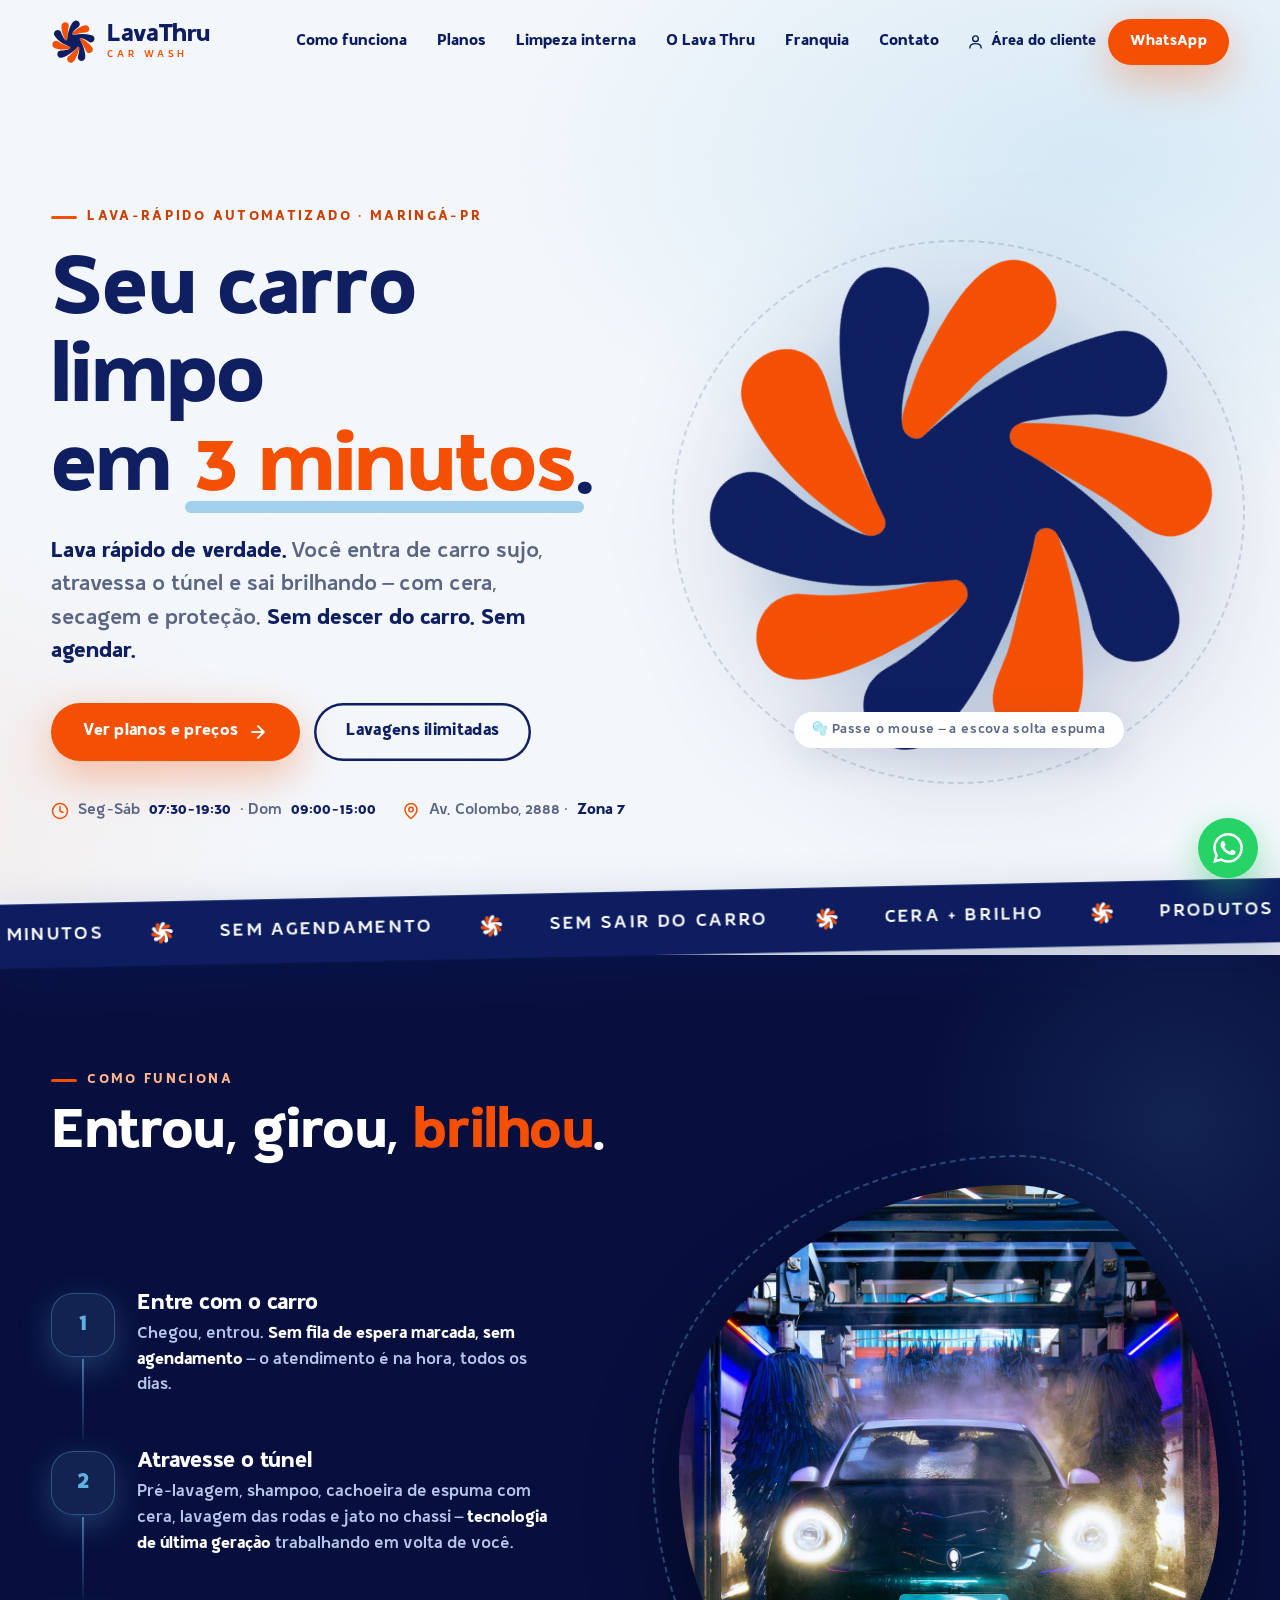
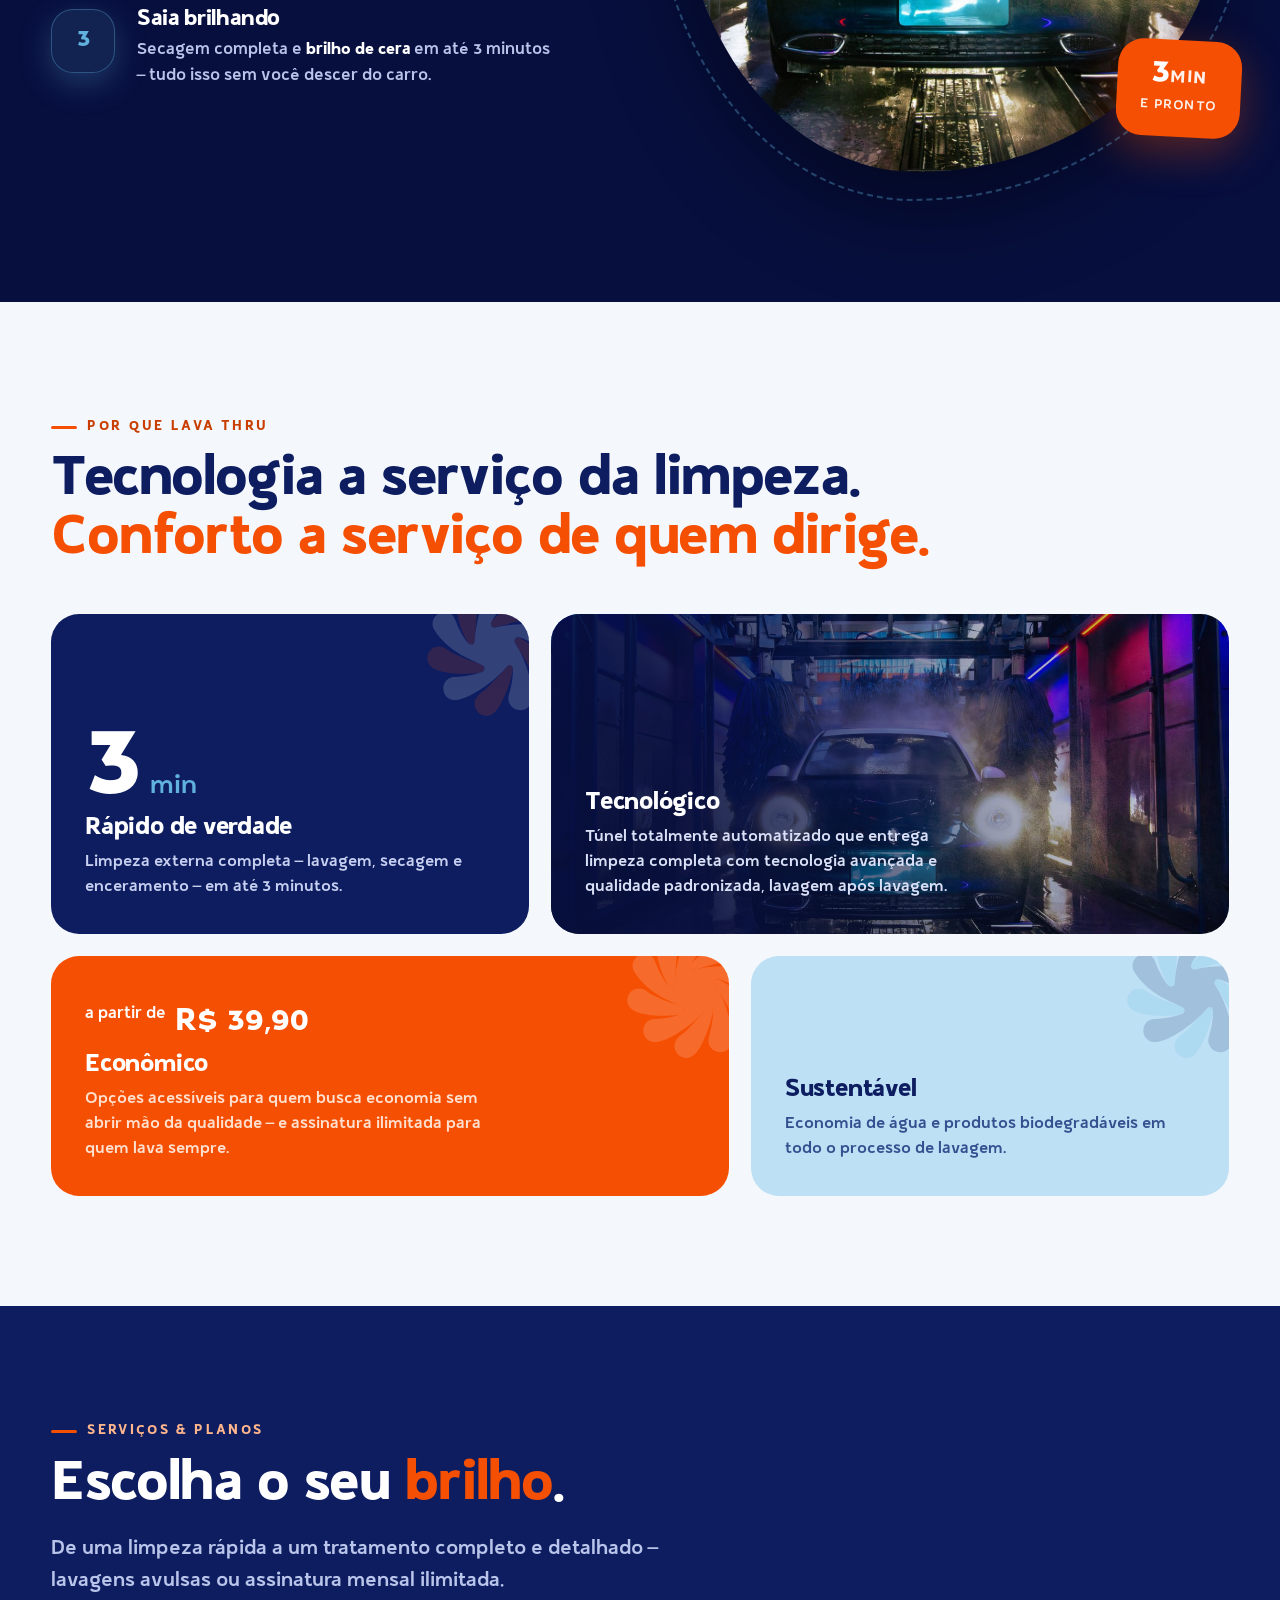
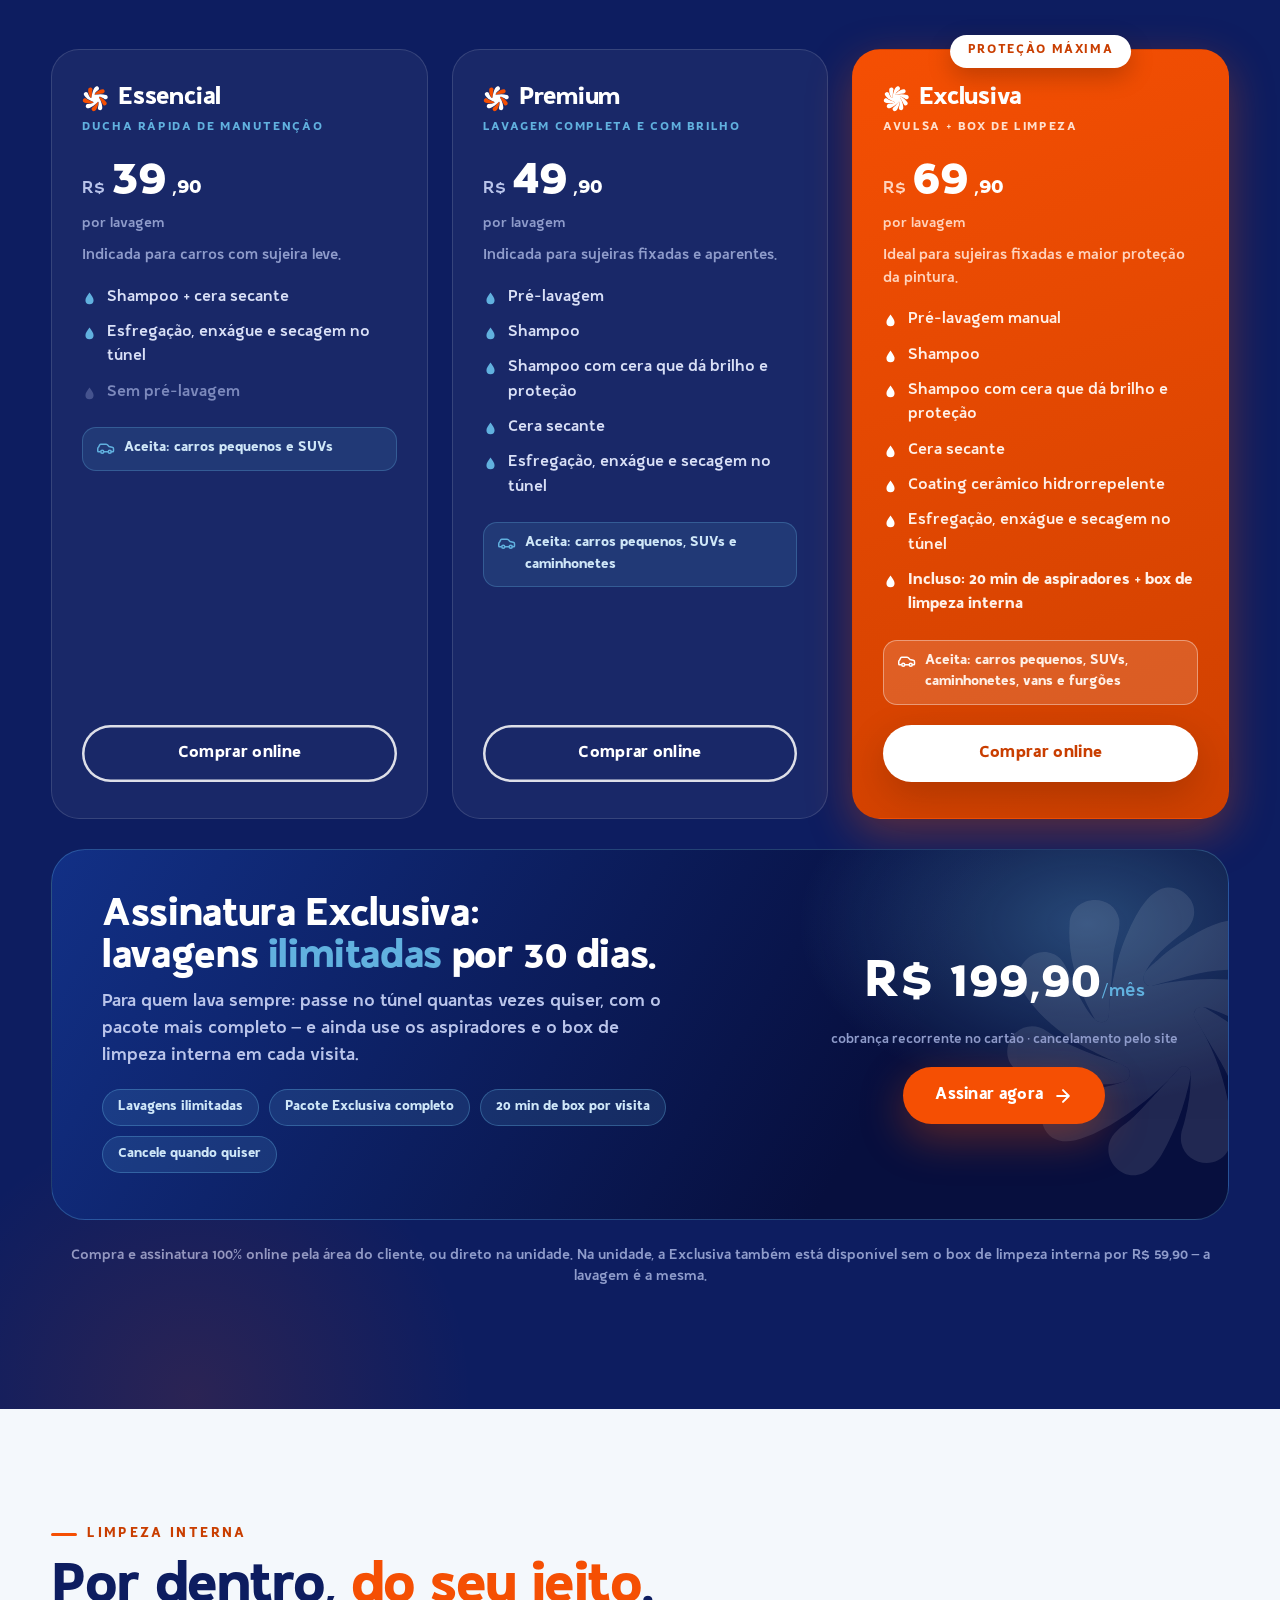
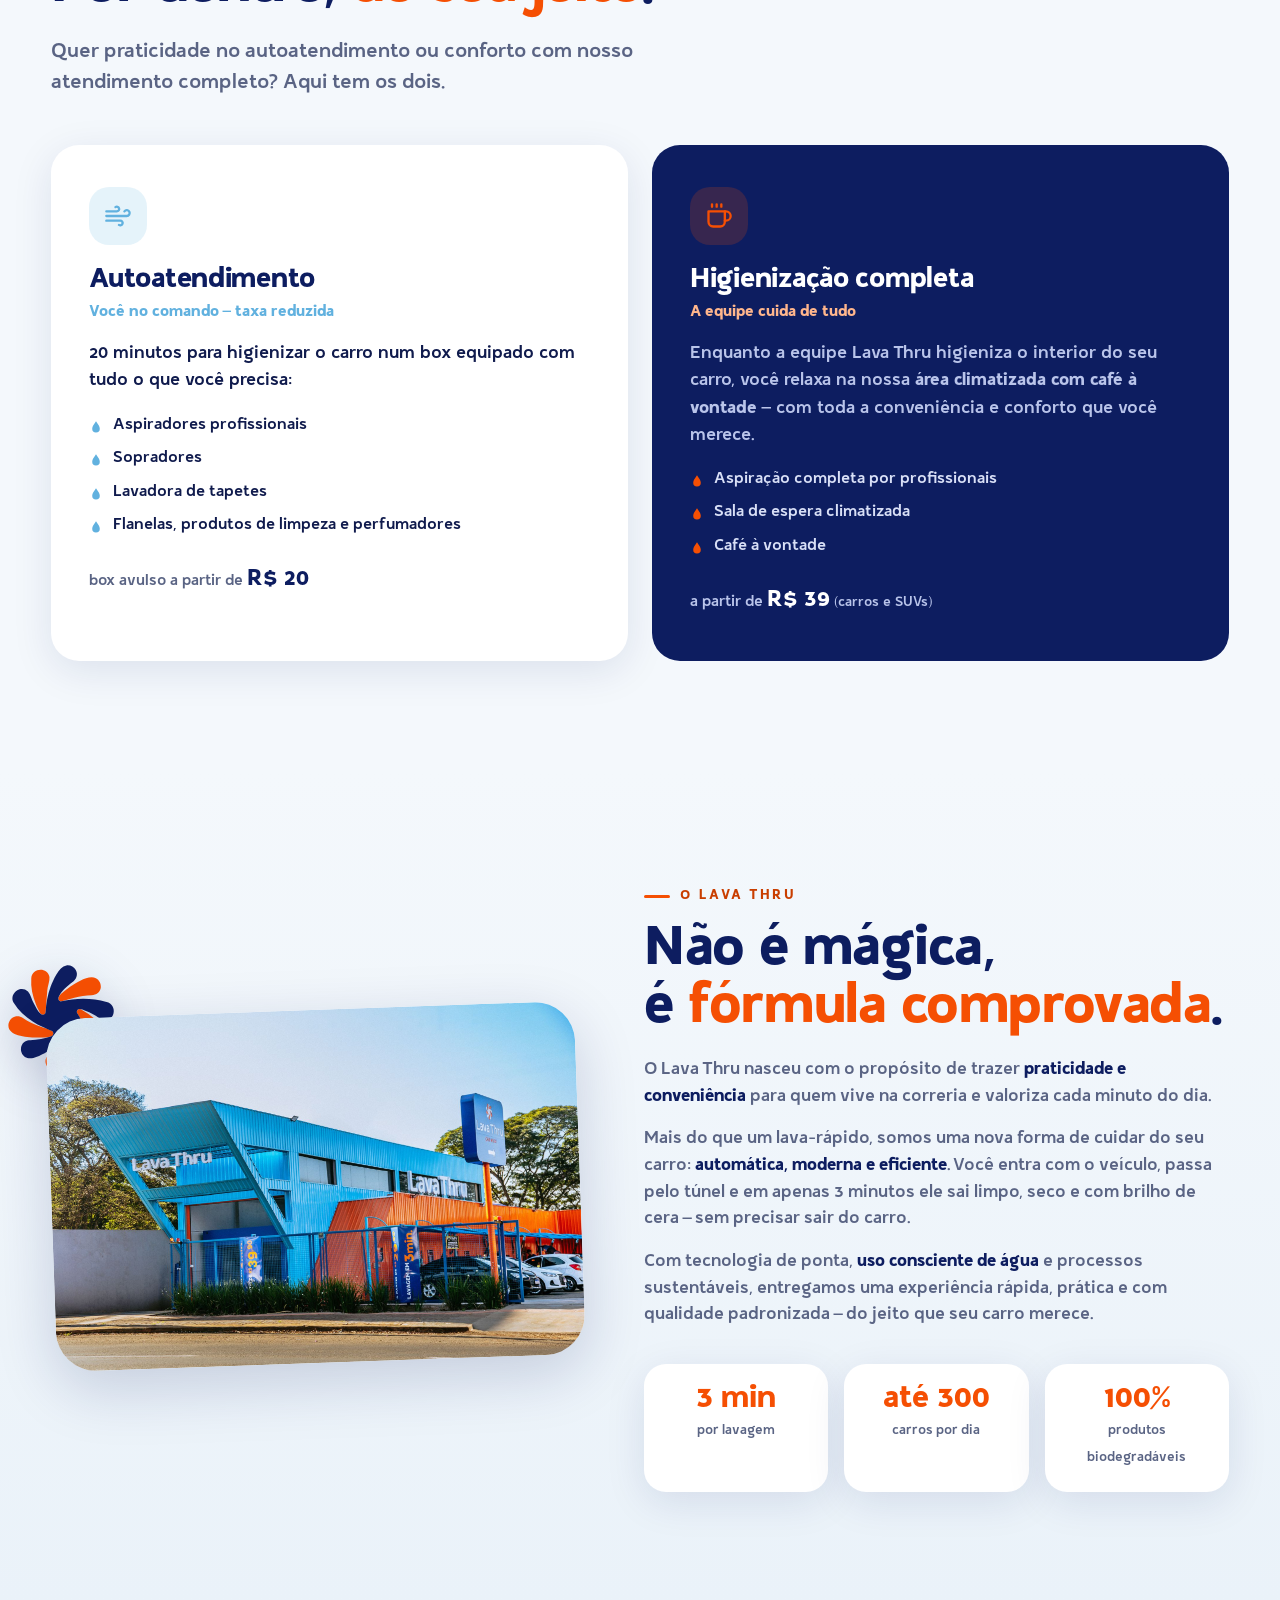
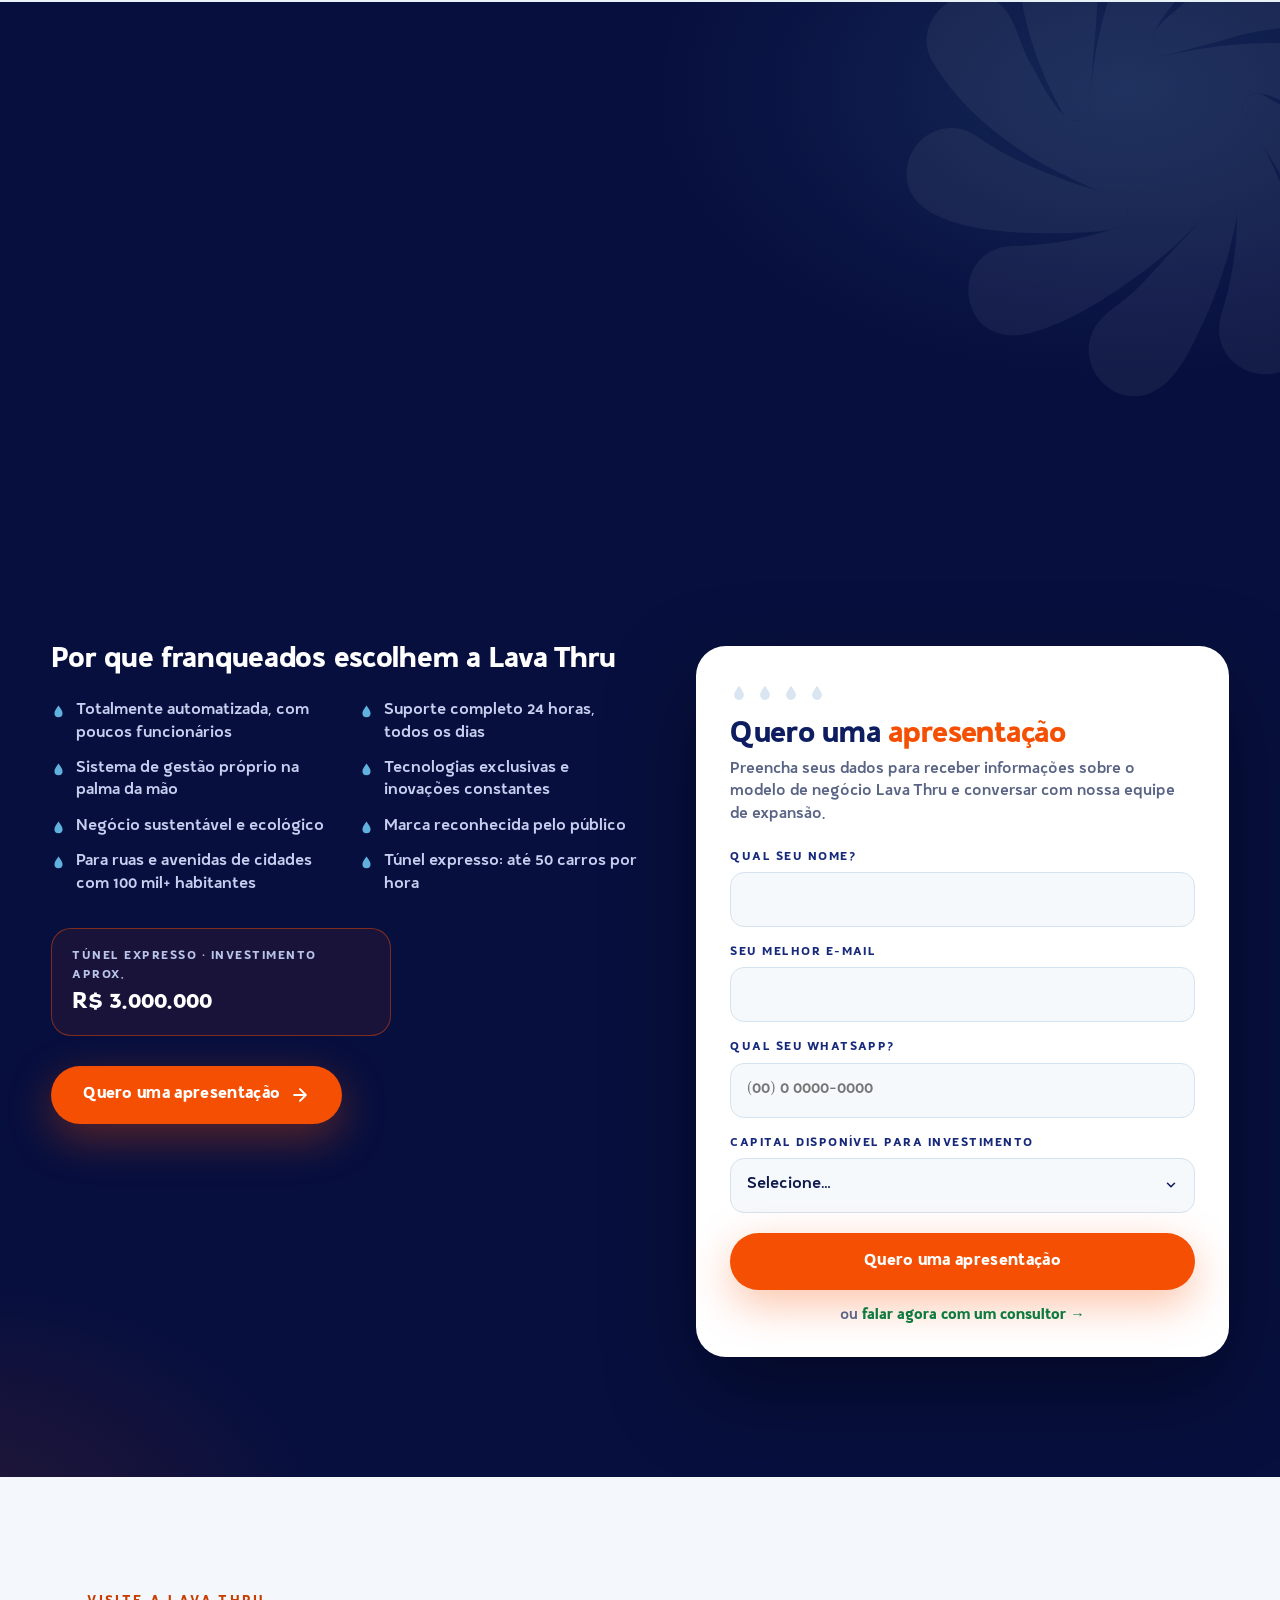
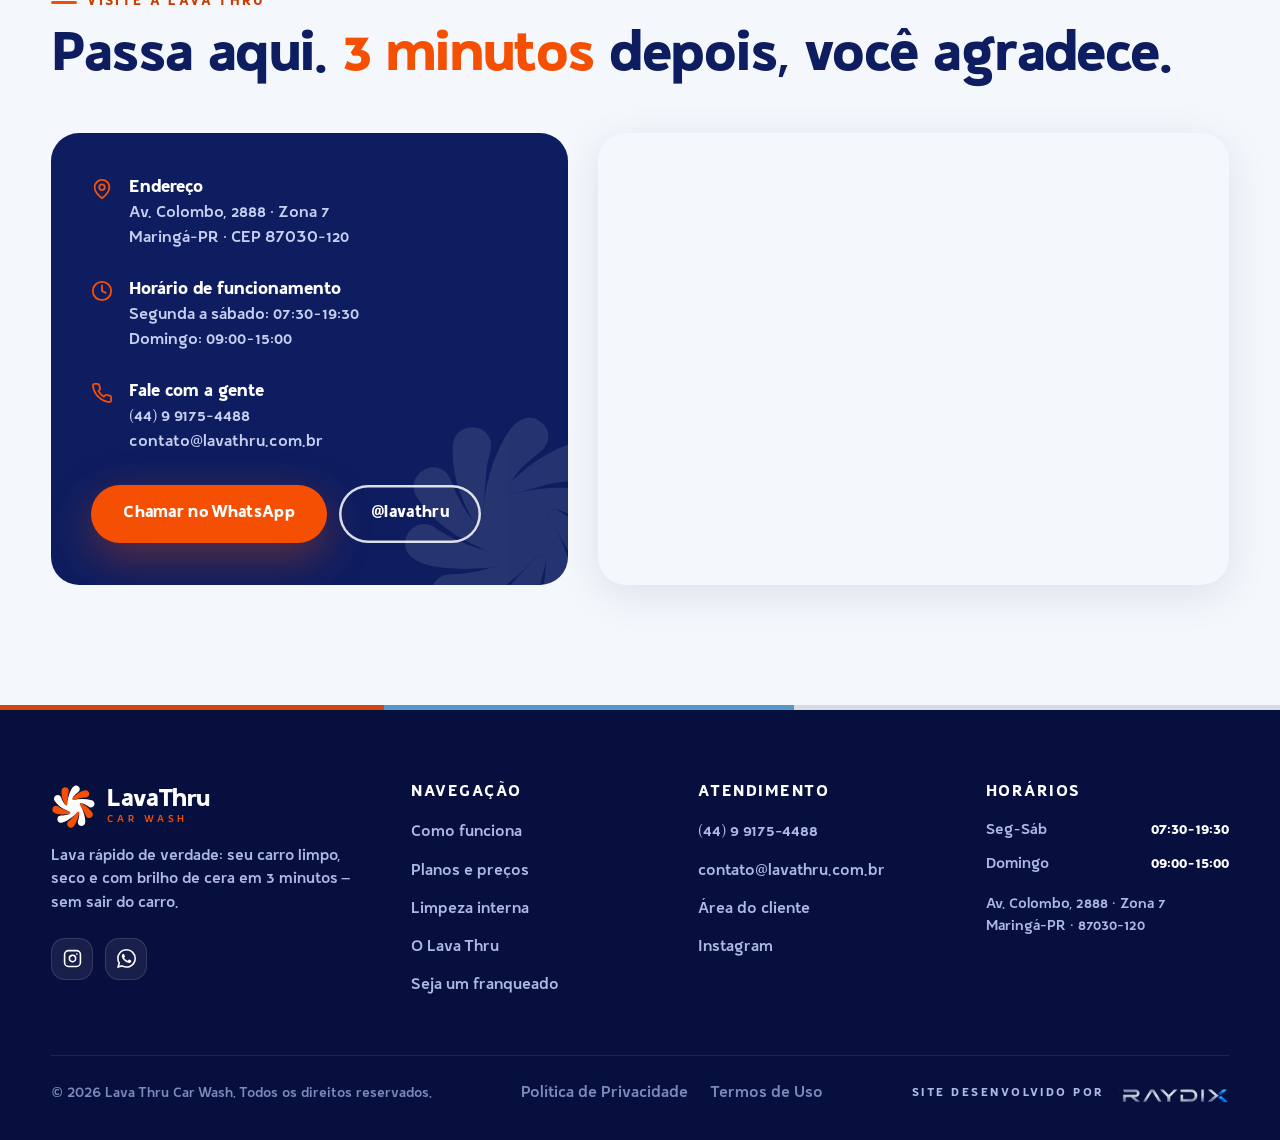
==== commit c0074b04: "Franquia: remove qualquer menção à taxa de franquia (vai na COF) — v13 Co-Authored-By: Claude Opus 5" ====
--- a/index.html
+++ b/index.html
@@ -12,7 +12,7 @@
   <meta property="og:locale" content="pt_BR">
   <link rel="icon" type="image/png" sizes="64x64" href="assets/img/favicon-64.png">
   <link rel="apple-touch-icon" href="assets/img/icon-192.png">
-  <link rel="stylesheet" href="assets/css/style.css?v=12">
+  <link rel="stylesheet" href="assets/css/style.css?v=13">
   <script type="application/ld+json">
   {
     "@context": "https://schema.org",
@@ -465,7 +465,6 @@
             </ul>
             <div class="fr-mods">
               <div class="fr-mod"><span>Túnel expresso · investimento aprox.</span><b>R$ 3.000.000</b></div>
-              <div class="fr-mod"><span>Taxa de franquia</span><b>Negociada caso a caso</b></div>
             </div>
             <a class="btn btn-laranja" href="#frform">
               Quero uma apresentação
@@ -611,6 +610,6 @@
     <svg viewBox="0 0 24 24" fill="currentColor"><path d="M17.472 14.382c-.297-.149-1.758-.867-2.03-.967-.273-.099-.471-.148-.67.15-.197.297-.767.966-.94 1.164-.173.199-.347.223-.644.075-.297-.15-1.255-.463-2.39-1.475-.883-.788-1.48-1.761-1.653-2.059-.173-.297-.018-.458.13-.606.134-.133.297-.347.446-.52.149-.174.198-.298.297-.497.1-.198.05-.371-.025-.52-.074-.149-.669-1.612-.916-2.207-.242-.579-.487-.5-.669-.51-.173-.008-.371-.01-.57-.01-.198 0-.52.074-.792.372-.272.297-1.04 1.016-1.04 2.479 0 1.462 1.065 2.875 1.213 3.074.149.198 2.096 3.2 5.077 4.487.709.306 1.262.489 1.694.625.712.227 1.36.195 1.871.118.571-.085 1.758-.719 2.006-1.413.248-.694.248-1.289.173-1.413-.074-.124-.272-.198-.57-.347m-5.421 7.403h-.004a9.87 9.87 0 0 1-5.031-1.378l-.361-.214-3.741.982.998-3.648-.235-.374a9.86 9.86 0 0 1-1.51-5.26c.001-5.45 4.436-9.884 9.888-9.884 2.64 0 5.122 1.03 6.988 2.898a9.825 9.825 0 0 1 2.893 6.994c-.003 5.45-4.437 9.884-9.885 9.884m8.413-18.297A11.815 11.815 0 0 0 12.05 0C5.495 0 .16 5.335.157 11.892c0 2.096.547 4.142 1.588 5.945L.057 24l6.305-1.654a11.882 11.882 0 0 0 5.683 1.448h.005c6.554 0 11.89-5.335 11.893-11.893a11.821 11.821 0 0 0-3.48-8.413Z"/></svg>
   </a>
 
-  <script src="assets/js/main.js?v=12"></script>
+  <script src="assets/js/main.js?v=13"></script>
 </body>
 </html>
--- a/assets/css/style.css
+++ b/assets/css/style.css
@@ -918,7 +918,7 @@
 .fr-difs { display: grid; grid-template-columns: 1fr 1fr; gap: 13px 26px; margin: 24px 0 32px; }
 .fr-difs li { display: flex; gap: 10px; align-items: flex-start; font-size: .97rem; color: #C6CFF0; line-height: 1.45; }
 .fr-difs svg { width: 15px; height: 15px; flex: none; margin-top: 4px; fill: var(--celeste); }
-.fr-mods { display: grid; grid-template-columns: 1fr 1fr; gap: 14px; margin-bottom: 30px; }
+.fr-mods { display: grid; grid-template-columns: minmax(0, 340px); gap: 14px; margin-bottom: 30px; }
 .fr-mod {
   border-radius: 20px; padding: 18px 20px;
   border: 1.5px solid rgba(245, 79, 3, .45);
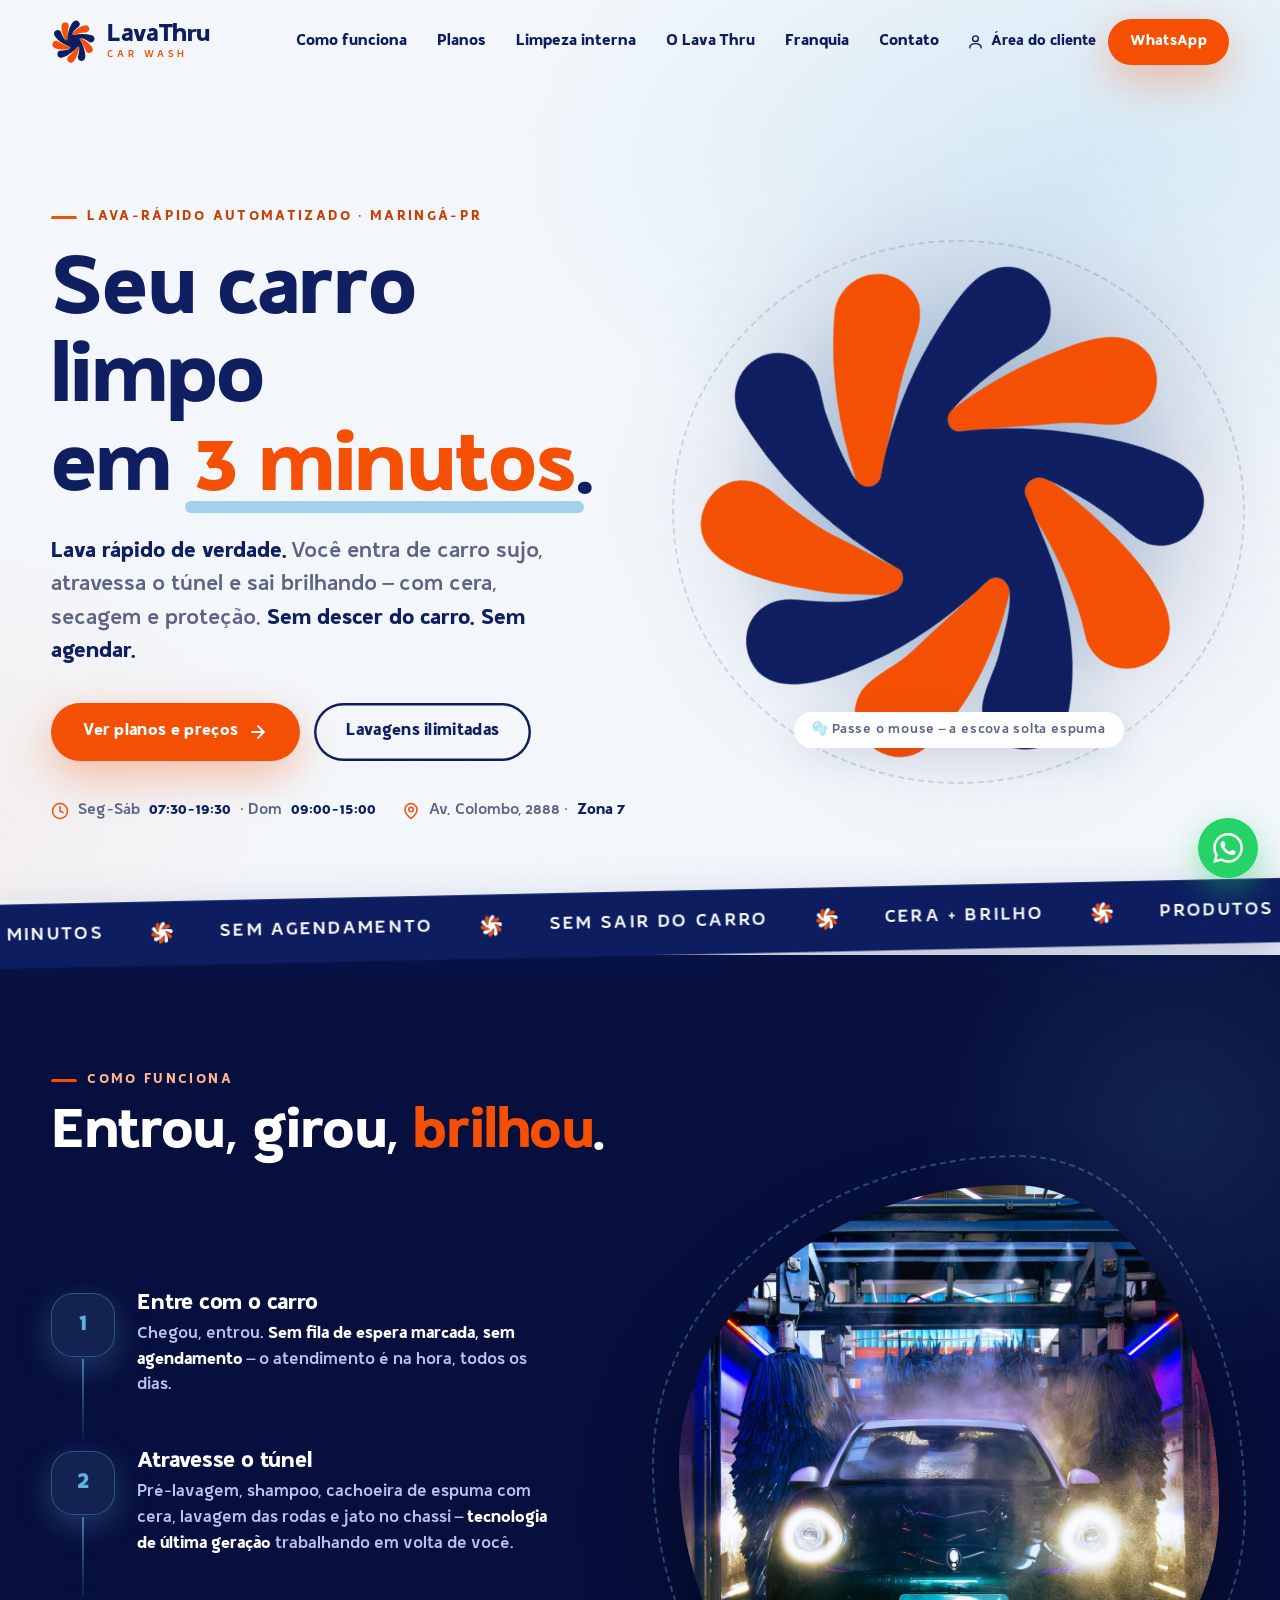
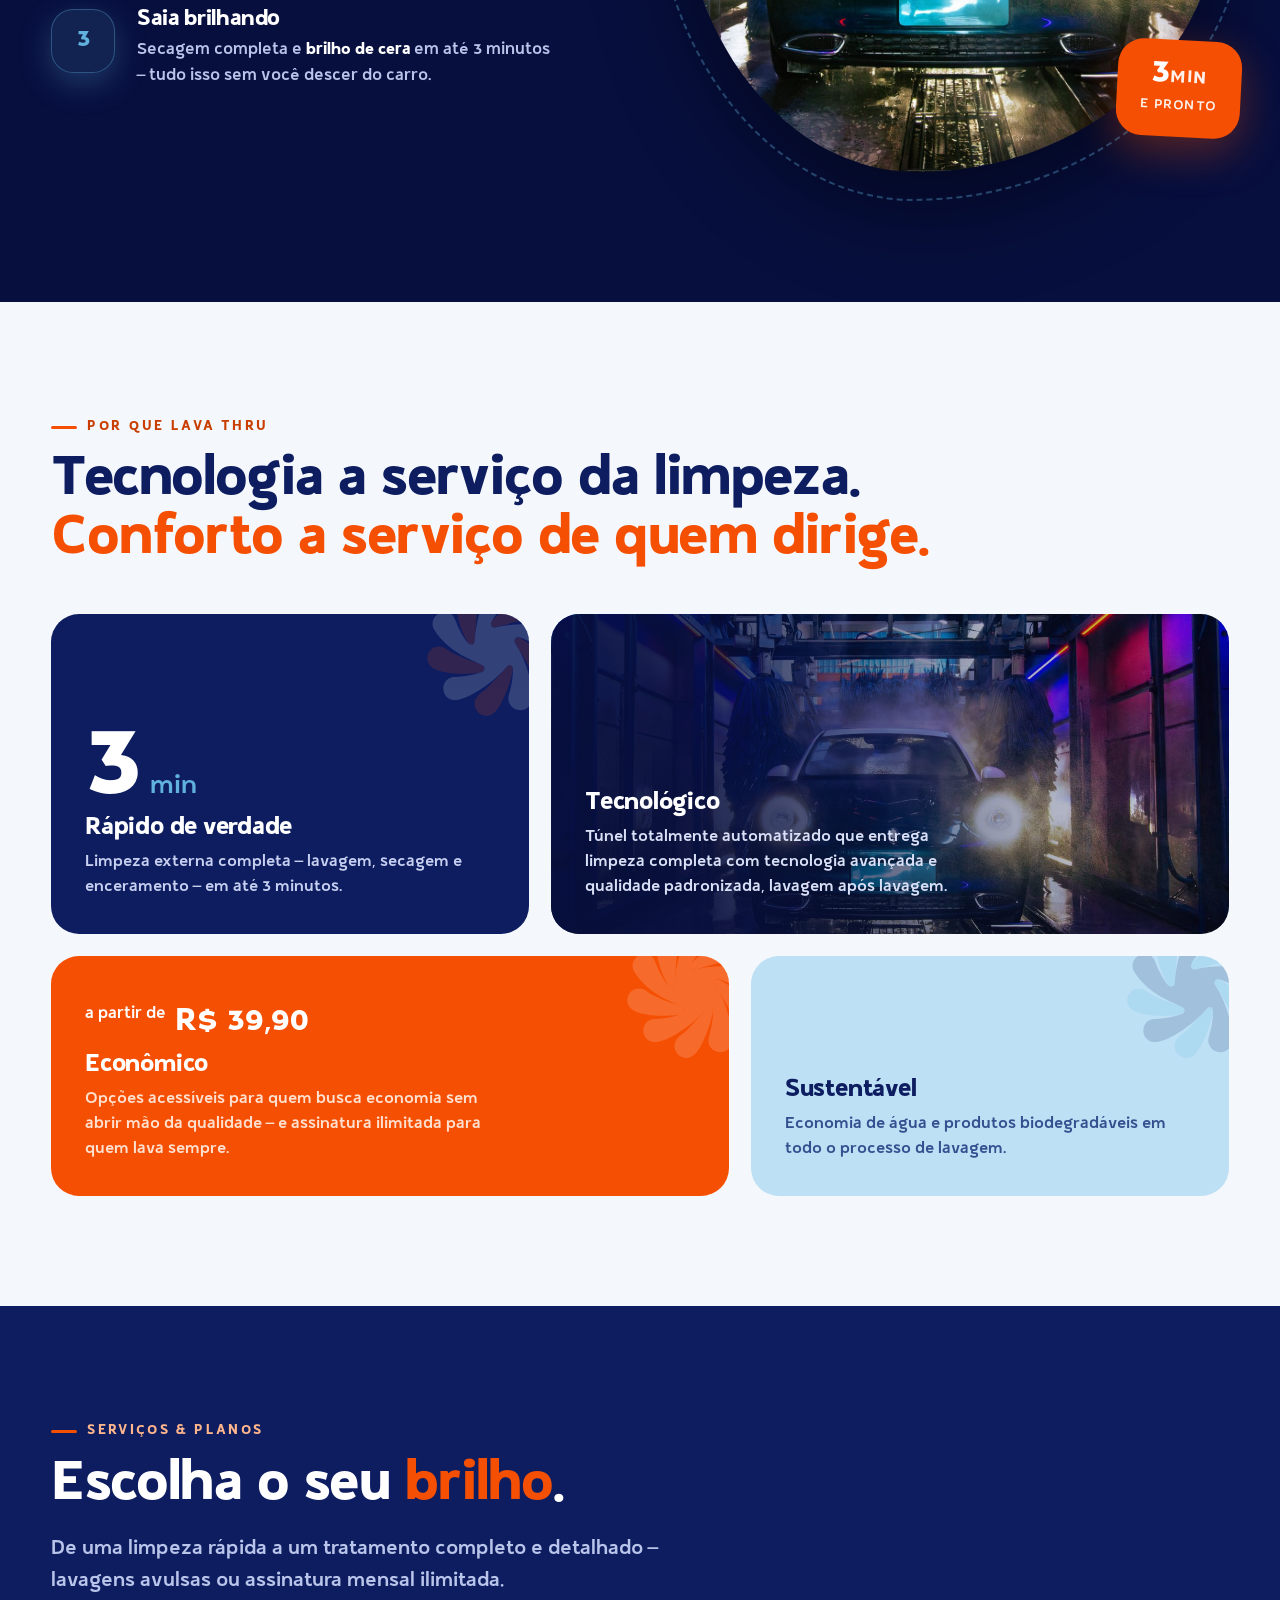
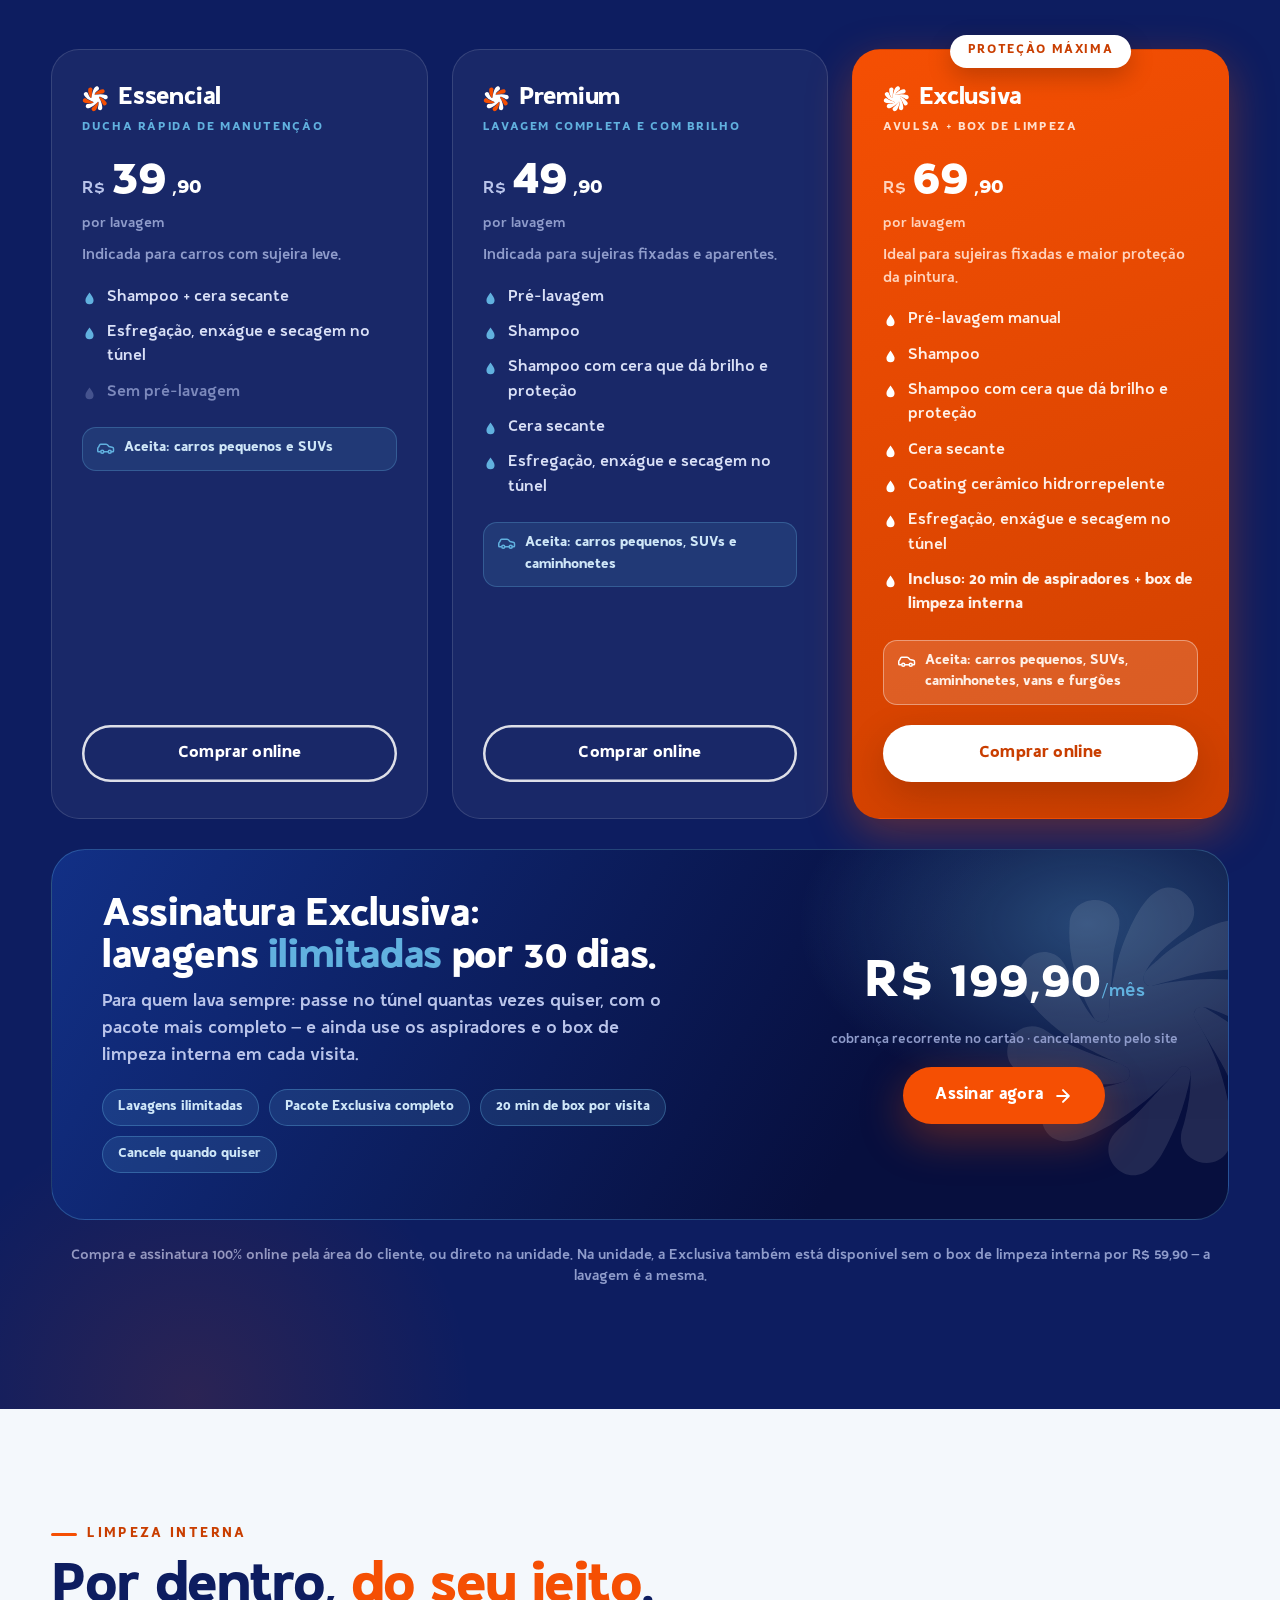
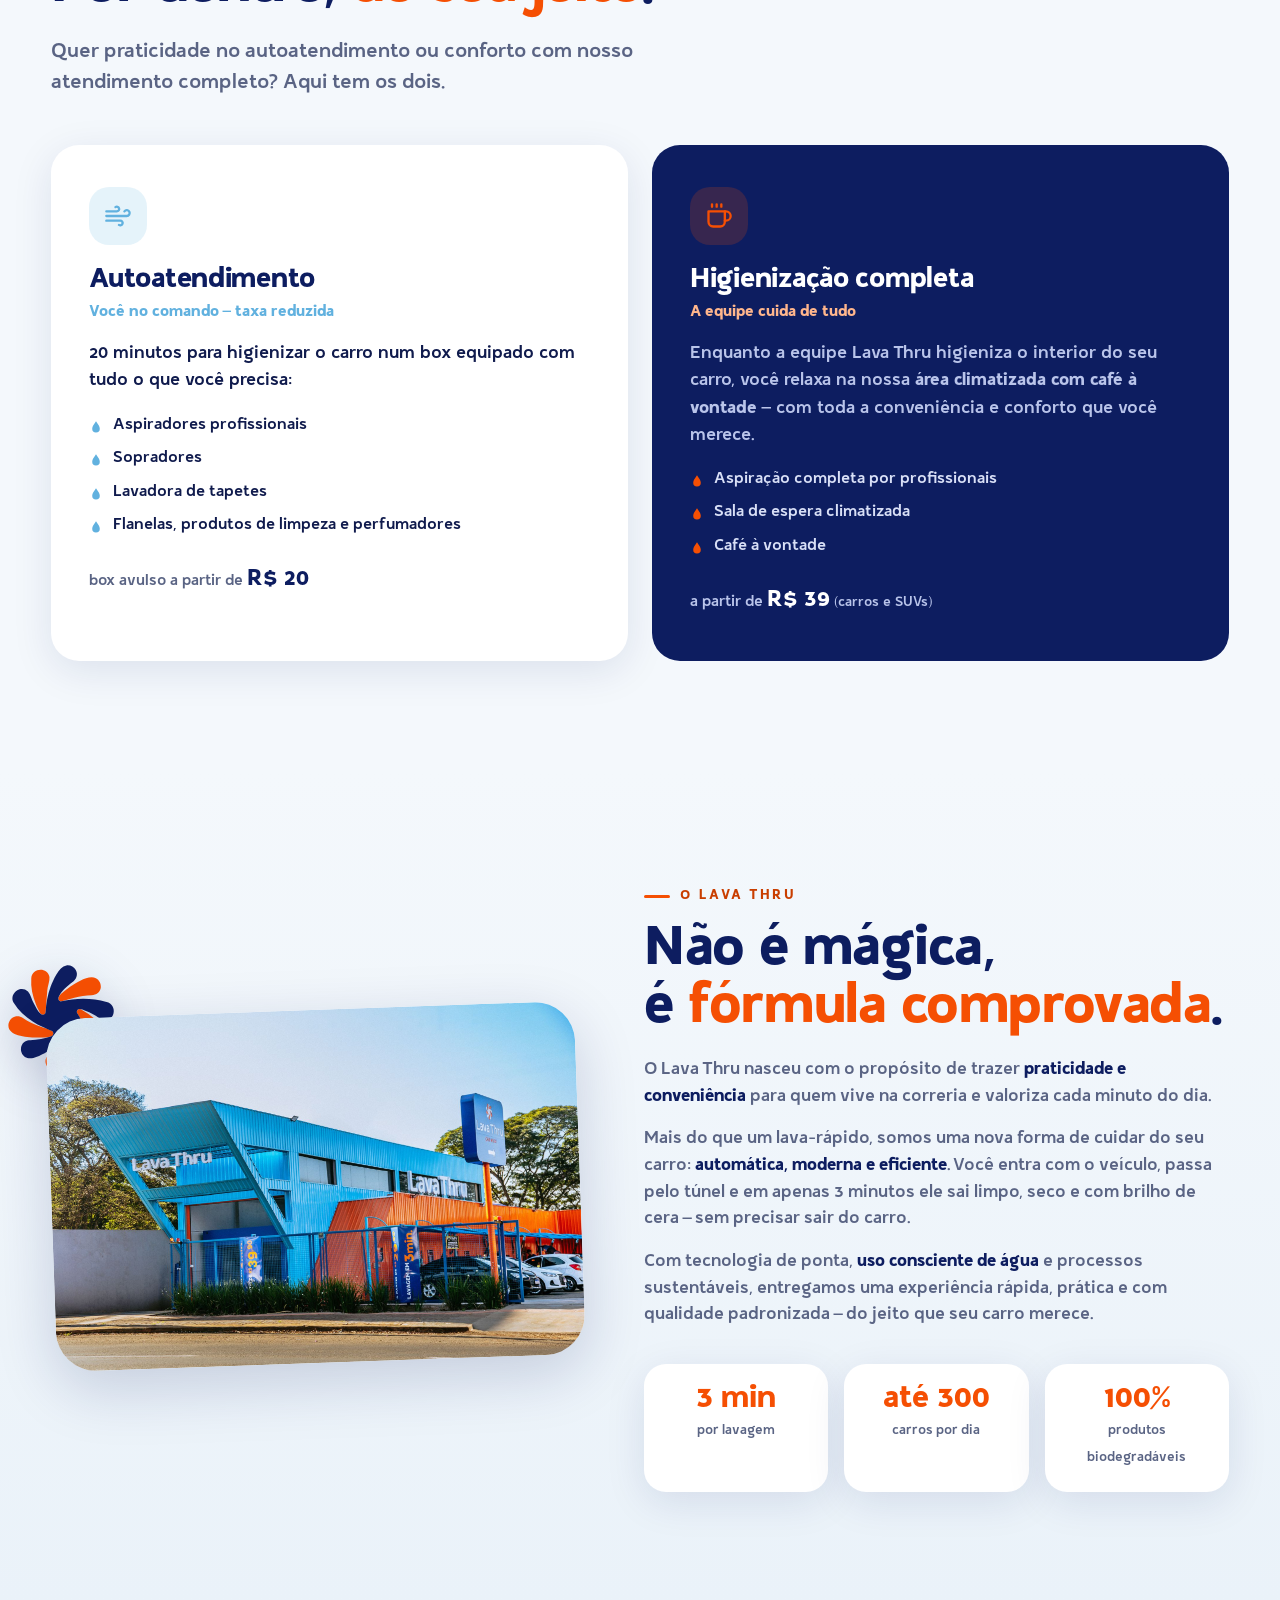
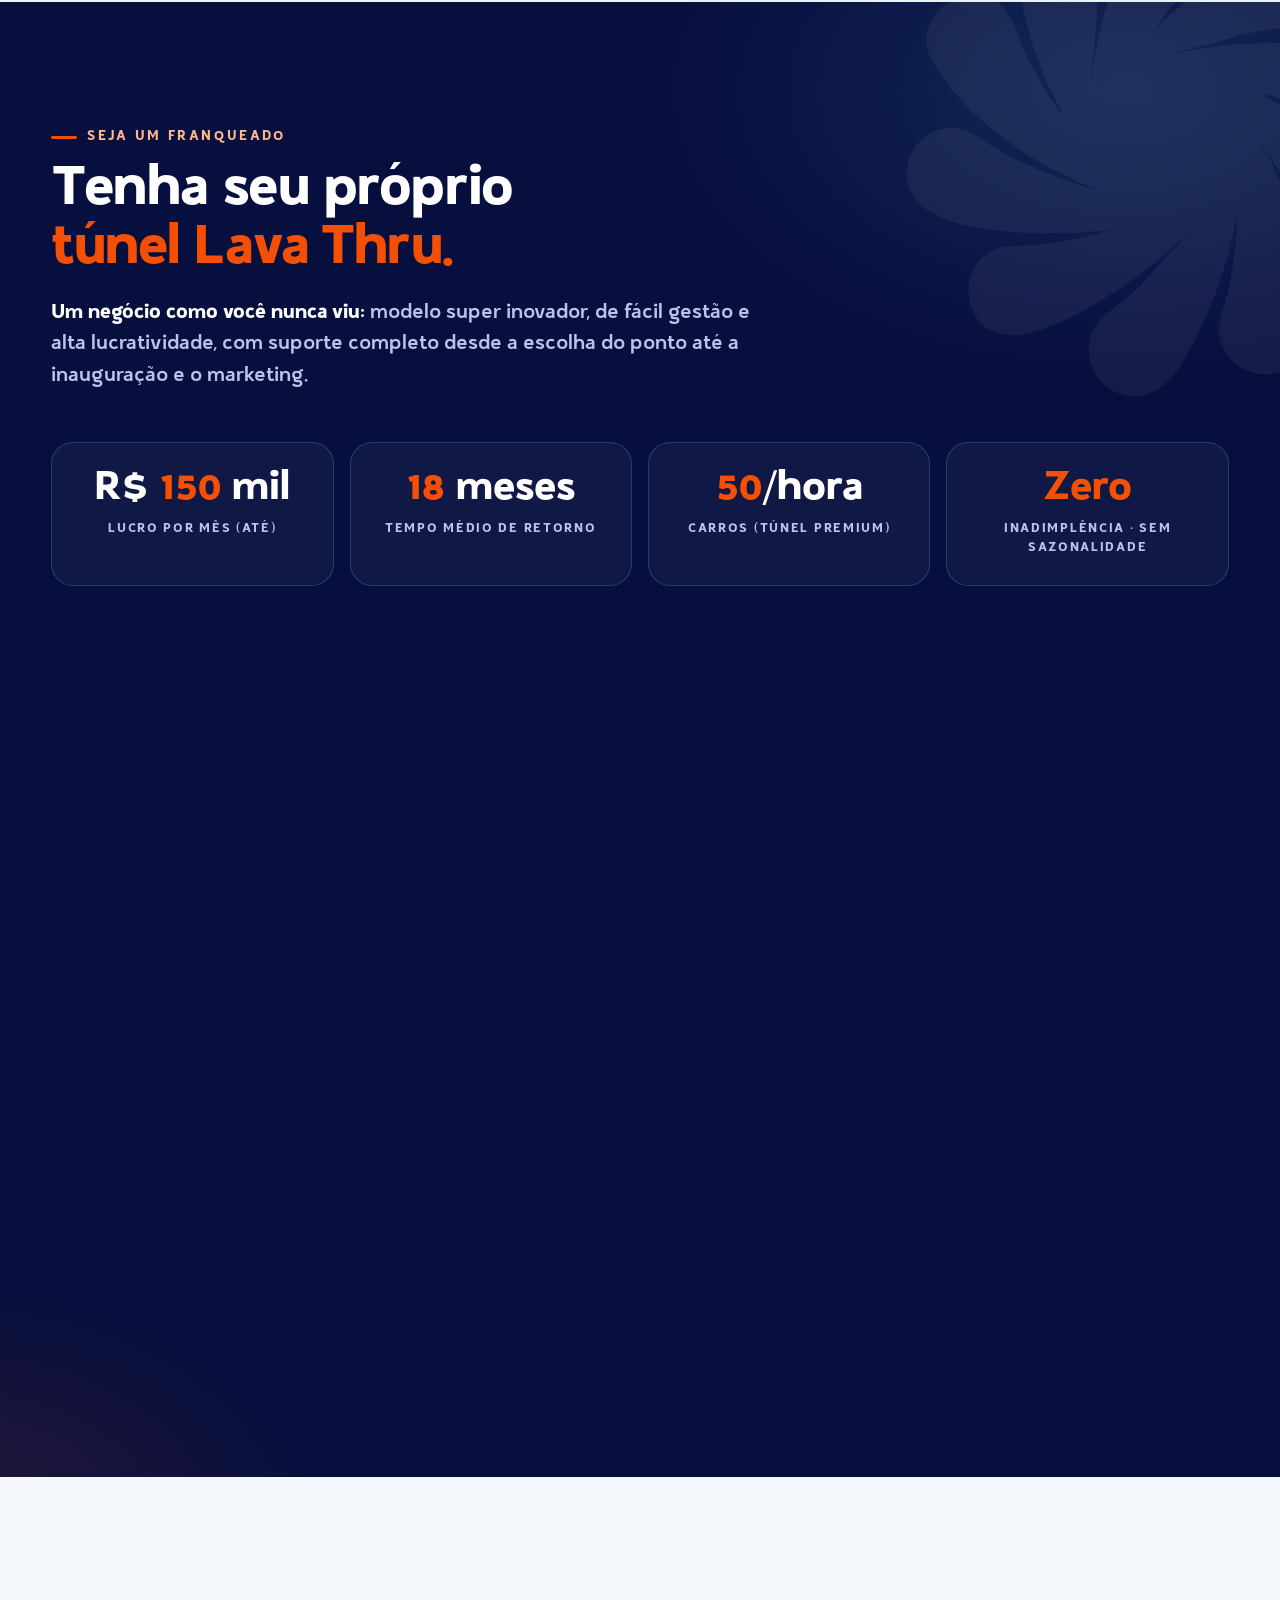
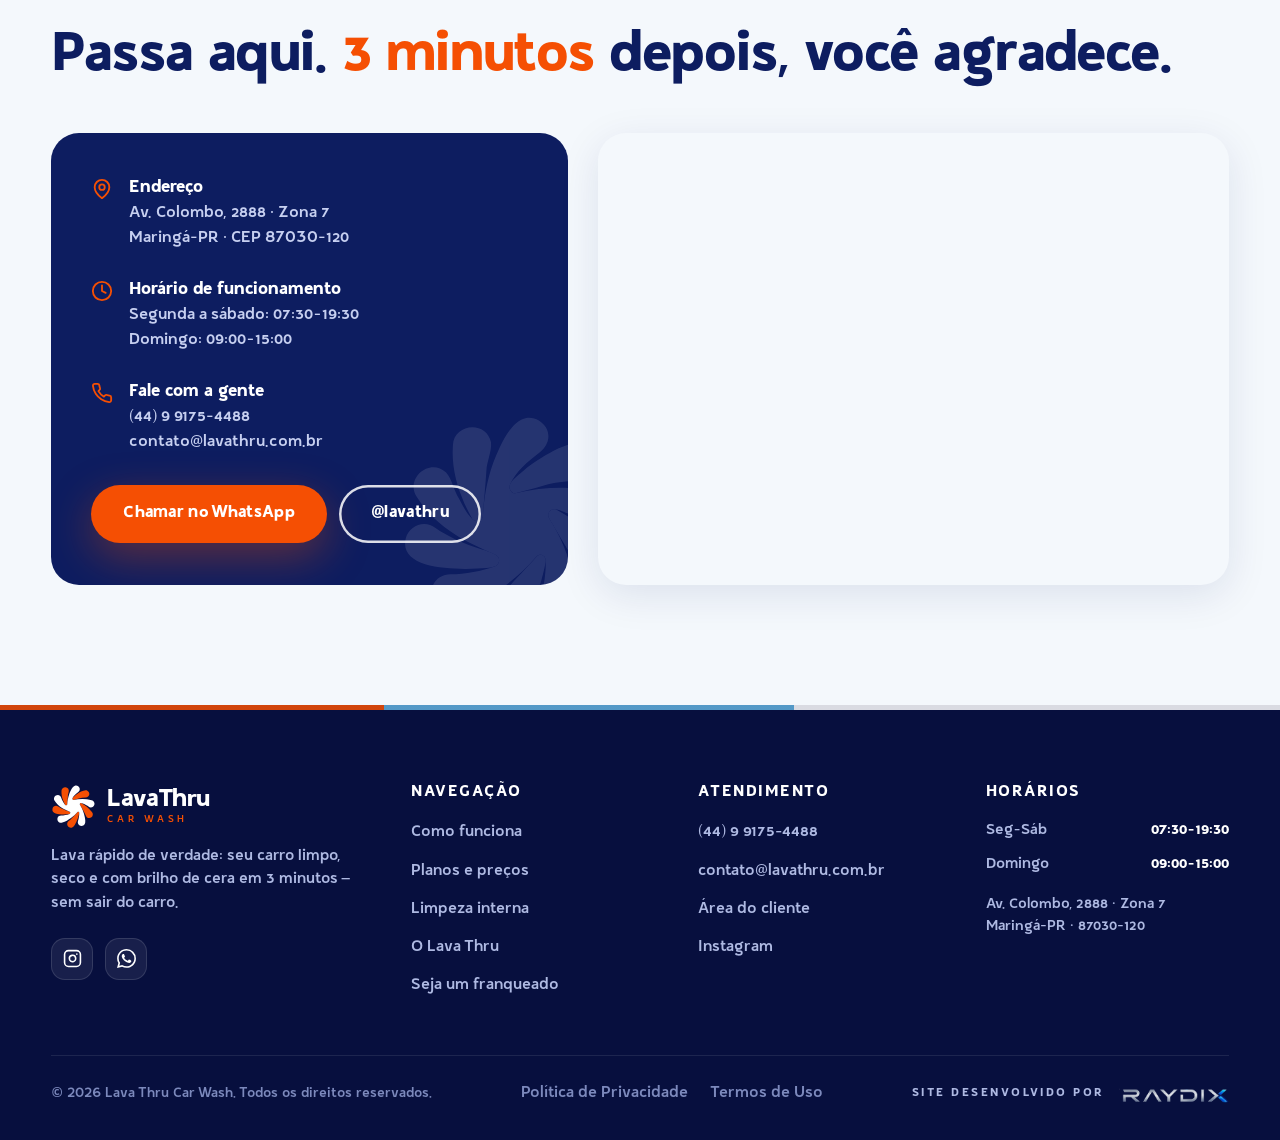
==== commit 77054581: "Franquia v2 no padrão Accelerato: túneis Standard (R$ 1.890.000) e Premium (R$ 3.105.500), Parceria " ====
--- a/index.html
+++ b/index.html
@@ -12,7 +12,7 @@
   <meta property="og:locale" content="pt_BR">
   <link rel="icon" type="image/png" sizes="64x64" href="assets/img/favicon-64.png">
   <link rel="apple-touch-icon" href="assets/img/icon-192.png">
-  <link rel="stylesheet" href="assets/css/style.css?v=13">
+  <link rel="stylesheet" href="assets/css/style.css?v=14">
   <script type="application/ld+json">
   {
     "@context": "https://schema.org",
@@ -446,7 +446,7 @@
         <div class="fr-numeros">
           <div class="fr-num reveal" style="--d:.06s"><b>R$ <span data-count="150">0</span> mil</b><span>lucro por mês (até)</span></div>
           <div class="fr-num reveal" style="--d:.14s"><b><span data-count="18">0</span> meses</b><span>tempo médio de retorno</span></div>
-          <div class="fr-num reveal" style="--d:.22s"><b><span data-count="50">0</span>/hora</b><span>carros no túnel expresso</span></div>
+          <div class="fr-num reveal" style="--d:.22s"><b><span data-count="50">0</span>/hora</b><span>carros (túnel Premium)</span></div>
           <div class="fr-num reveal" style="--d:.3s"><b><span>Zero</span></b><span>inadimplência · sem sazonalidade</span></div>
         </div>
 
@@ -461,10 +461,18 @@
               <li><svg viewBox="0 0 24 24"><use href="#gota"/></svg>Negócio sustentável e ecológico</li>
               <li><svg viewBox="0 0 24 24"><use href="#gota"/></svg>Marca reconhecida pelo público</li>
               <li><svg viewBox="0 0 24 24"><use href="#gota"/></svg>Para ruas e avenidas de cidades com 100 mil+ habitantes</li>
-              <li><svg viewBox="0 0 24 24"><use href="#gota"/></svg>Túnel expresso: até 50 carros por hora</li>
+              <li><svg viewBox="0 0 24 24"><use href="#gota"/></svg>Dois modelos de túnel: Standard (Compacto, 15 m, até 30 carros/h) e Premium (até 50 carros/h)</li>
             </ul>
             <div class="fr-mods">
-              <div class="fr-mod"><span>Túnel expresso · investimento aprox.</span><b>R$ 3.000.000</b></div>
+              <div class="fr-mod"><span>Túnel Standard (Compacto) · 15 m · até 30 carros/h</span><b>R$ 1.890.000</b></div>
+              <div class="fr-mod fr-mod-premium"><span>Túnel Premium · até 50 carros/h</span><b>R$ 3.105.500</b></div>
+            </div>
+            <div class="fr-parc">
+              <div class="fr-parc-k">
+                <svg viewBox="0 0 24 24" fill="none" stroke="currentColor" stroke-width="2" stroke-linecap="round" stroke-linejoin="round" aria-hidden="true"><path d="m11 17 2 2a1 1 0 1 0 3-3"/><path d="m14 14 2.5 2.5a1 1 0 1 0 3-3l-3.88-3.88a3 3 0 0 0-4.24 0l-.88.88a1 1 0 1 1-3-3l2.81-2.81a5.79 5.79 0 0 1 7.06-.87l.47.28a2 2 0 0 0 1.42.25L21 4"/><path d="m21 3 1 11h-2"/><path d="M3 3 2 14l6.5 6.5a1 1 0 1 0 3-3"/><path d="M3 4h8"/></svg>
+                Parceria 50%
+              </div>
+              <p>Acreditamos tanto na Lava Thru que colocamos o nosso dinheiro junto com o seu: a franqueadora entra como <b>sócia-investidora com metade do capital</b>. Sua entrada fica a partir de <b>R$ 945 mil</b> (Standard) ou <b>R$ 1,55 mi</b> (Premium). Consulte as cidades disponíveis para abrirmos juntos.</p>
             </div>
             <a class="btn btn-laranja" href="#frform">
               Quero uma apresentação
@@ -490,7 +498,9 @@
             <label for="fcap">Capital disponível para investimento</label>
             <select id="fcap" name="capital" required>
               <option value="" disabled selected>Selecione…</option>
-              <option>Tenho a partir de R$ 3 milhões</option>
+              <option>Tenho a partir de R$ 950 mil (Parceria 50%)</option>
+              <option>Tenho a partir de R$ 1,9 milhão (Túnel Standard)</option>
+              <option>Tenho a partir de R$ 3 milhões (Túnel Premium)</option>
               <option>Ainda estou avaliando</option>
             </select>
             <input type="text" name="website" id="frhp" tabindex="-1" autocomplete="off" aria-hidden="true" class="fr-hp">
@@ -610,6 +620,6 @@
     <svg viewBox="0 0 24 24" fill="currentColor"><path d="M17.472 14.382c-.297-.149-1.758-.867-2.03-.967-.273-.099-.471-.148-.67.15-.197.297-.767.966-.94 1.164-.173.199-.347.223-.644.075-.297-.15-1.255-.463-2.39-1.475-.883-.788-1.48-1.761-1.653-2.059-.173-.297-.018-.458.13-.606.134-.133.297-.347.446-.52.149-.174.198-.298.297-.497.1-.198.05-.371-.025-.52-.074-.149-.669-1.612-.916-2.207-.242-.579-.487-.5-.669-.51-.173-.008-.371-.01-.57-.01-.198 0-.52.074-.792.372-.272.297-1.04 1.016-1.04 2.479 0 1.462 1.065 2.875 1.213 3.074.149.198 2.096 3.2 5.077 4.487.709.306 1.262.489 1.694.625.712.227 1.36.195 1.871.118.571-.085 1.758-.719 2.006-1.413.248-.694.248-1.289.173-1.413-.074-.124-.272-.198-.57-.347m-5.421 7.403h-.004a9.87 9.87 0 0 1-5.031-1.378l-.361-.214-3.741.982.998-3.648-.235-.374a9.86 9.86 0 0 1-1.51-5.26c.001-5.45 4.436-9.884 9.888-9.884 2.64 0 5.122 1.03 6.988 2.898a9.825 9.825 0 0 1 2.893 6.994c-.003 5.45-4.437 9.884-9.885 9.884m8.413-18.297A11.815 11.815 0 0 0 12.05 0C5.495 0 .16 5.335.157 11.892c0 2.096.547 4.142 1.588 5.945L.057 24l6.305-1.654a11.882 11.882 0 0 0 5.683 1.448h.005c6.554 0 11.89-5.335 11.893-11.893a11.821 11.821 0 0 0-3.48-8.413Z"/></svg>
   </a>
 
-  <script src="assets/js/main.js?v=13"></script>
+  <script src="assets/js/main.js?v=14"></script>
 </body>
 </html>
--- a/assets/css/style.css
+++ b/assets/css/style.css
@@ -918,7 +918,7 @@
 .fr-difs { display: grid; grid-template-columns: 1fr 1fr; gap: 13px 26px; margin: 24px 0 32px; }
 .fr-difs li { display: flex; gap: 10px; align-items: flex-start; font-size: .97rem; color: #C6CFF0; line-height: 1.45; }
 .fr-difs svg { width: 15px; height: 15px; flex: none; margin-top: 4px; fill: var(--celeste); }
-.fr-mods { display: grid; grid-template-columns: minmax(0, 340px); gap: 14px; margin-bottom: 30px; }
+.fr-mods { display: grid; grid-template-columns: 1fr 1fr; gap: 14px; margin-bottom: 16px; }
 .fr-mod {
   border-radius: 20px; padding: 18px 20px;
   border: 1.5px solid rgba(245, 79, 3, .45);
@@ -926,6 +926,22 @@
 }
 .fr-mod span { display: block; font-size: .72rem; font-weight: 700; letter-spacing: .13em; text-transform: uppercase; color: #B9C4EA; }
 .fr-mod b { display: block; margin-top: 6px; font-family: var(--font-display); font-weight: 600; font-size: 1.45rem; color: #fff; line-height: 1.15; }
+.fr-mod { border-color: rgba(97, 177, 223, .4); background: rgba(97, 177, 223, .07); }
+.fr-mod-premium { border-color: rgba(245, 79, 3, .55); background: rgba(245, 79, 3, .1); }
+
+.fr-parc {
+  border-radius: 20px; padding: 18px 22px 20px; margin-bottom: 30px;
+  background: linear-gradient(120deg, rgba(245, 79, 3, .16), rgba(13, 29, 96, .35) 70%);
+  border: 1.5px solid rgba(245, 79, 3, .5);
+}
+.fr-parc-k {
+  display: flex; align-items: center; gap: 8px;
+  font-size: .76rem; font-weight: 700; letter-spacing: .16em; text-transform: uppercase;
+  color: #FFB68C; margin-bottom: 8px;
+}
+.fr-parc-k svg { width: 20px; height: 20px; color: var(--laranja); flex: none; }
+.fr-parc p { font-size: 1rem; color: #D8DFF6; line-height: 1.55; }
+.fr-parc b { color: #fff; }
 
 .fr-form {
   background: #fff; color: var(--ink);
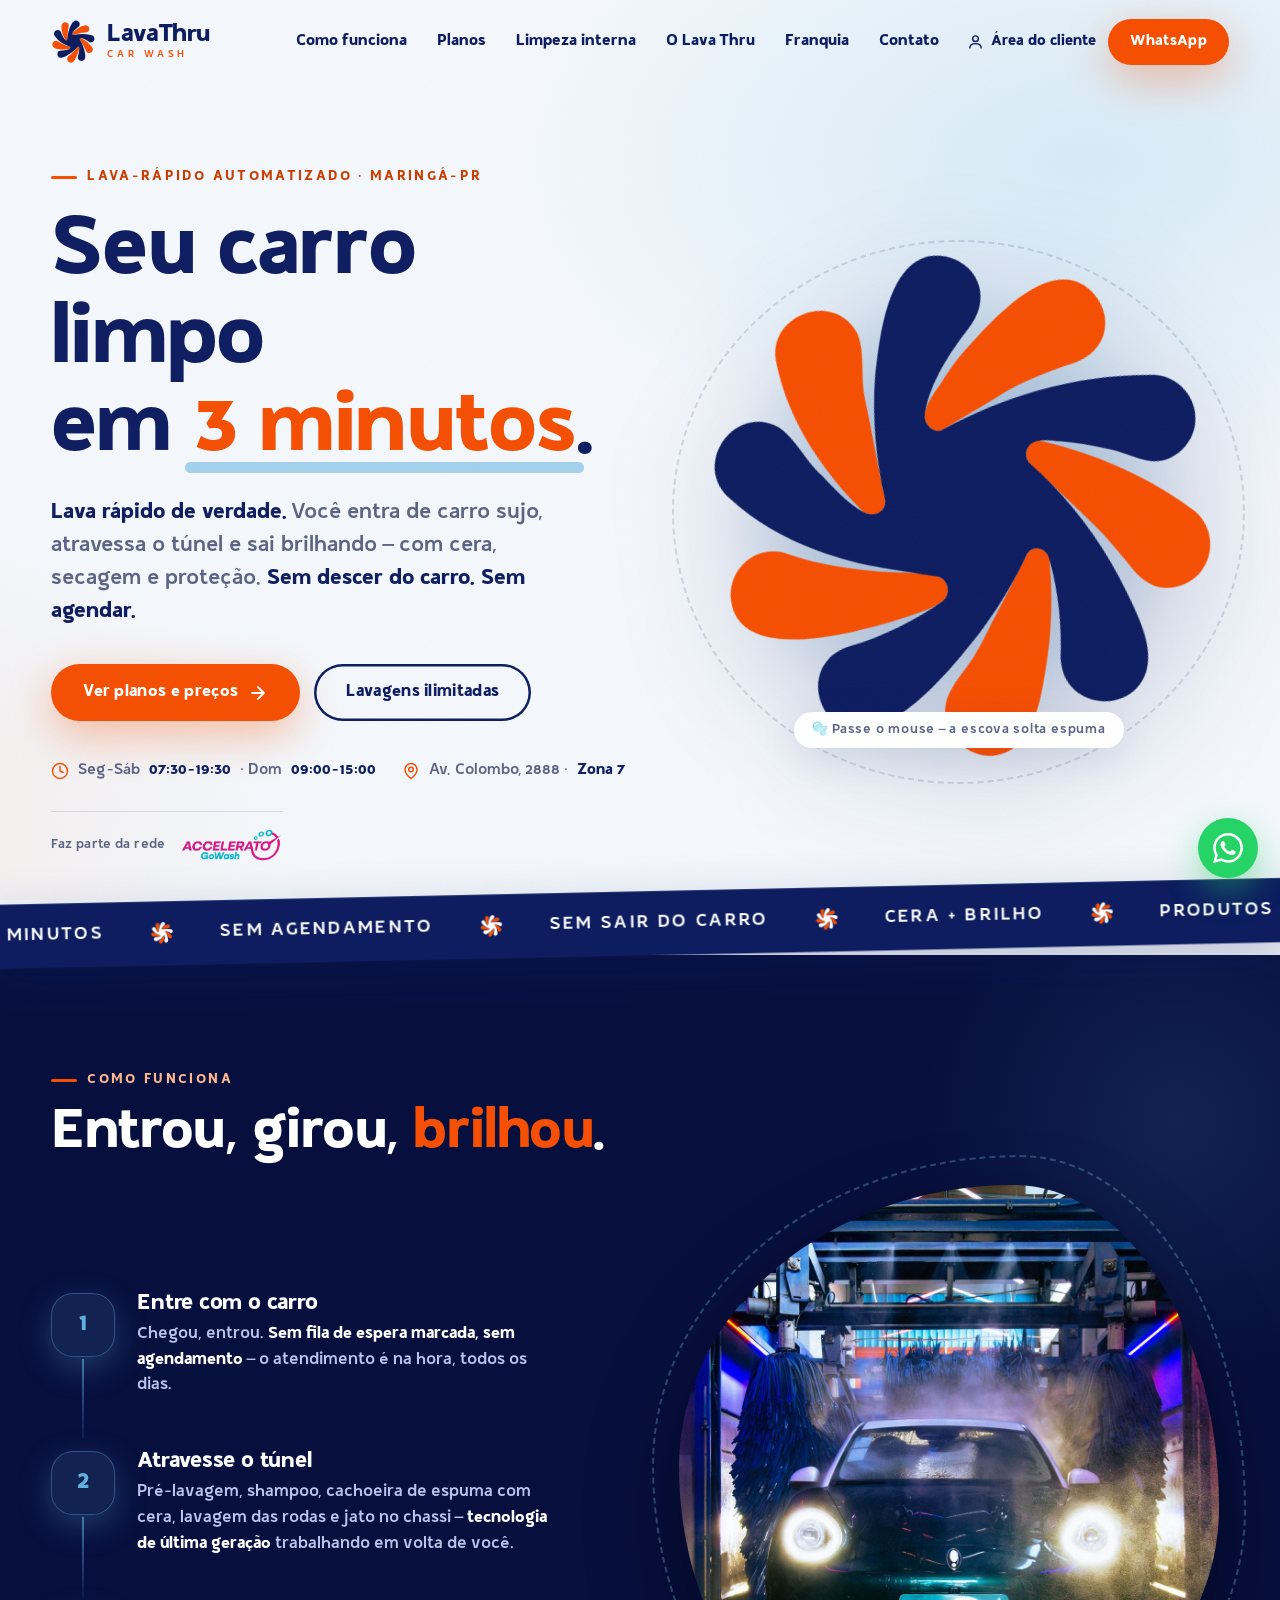
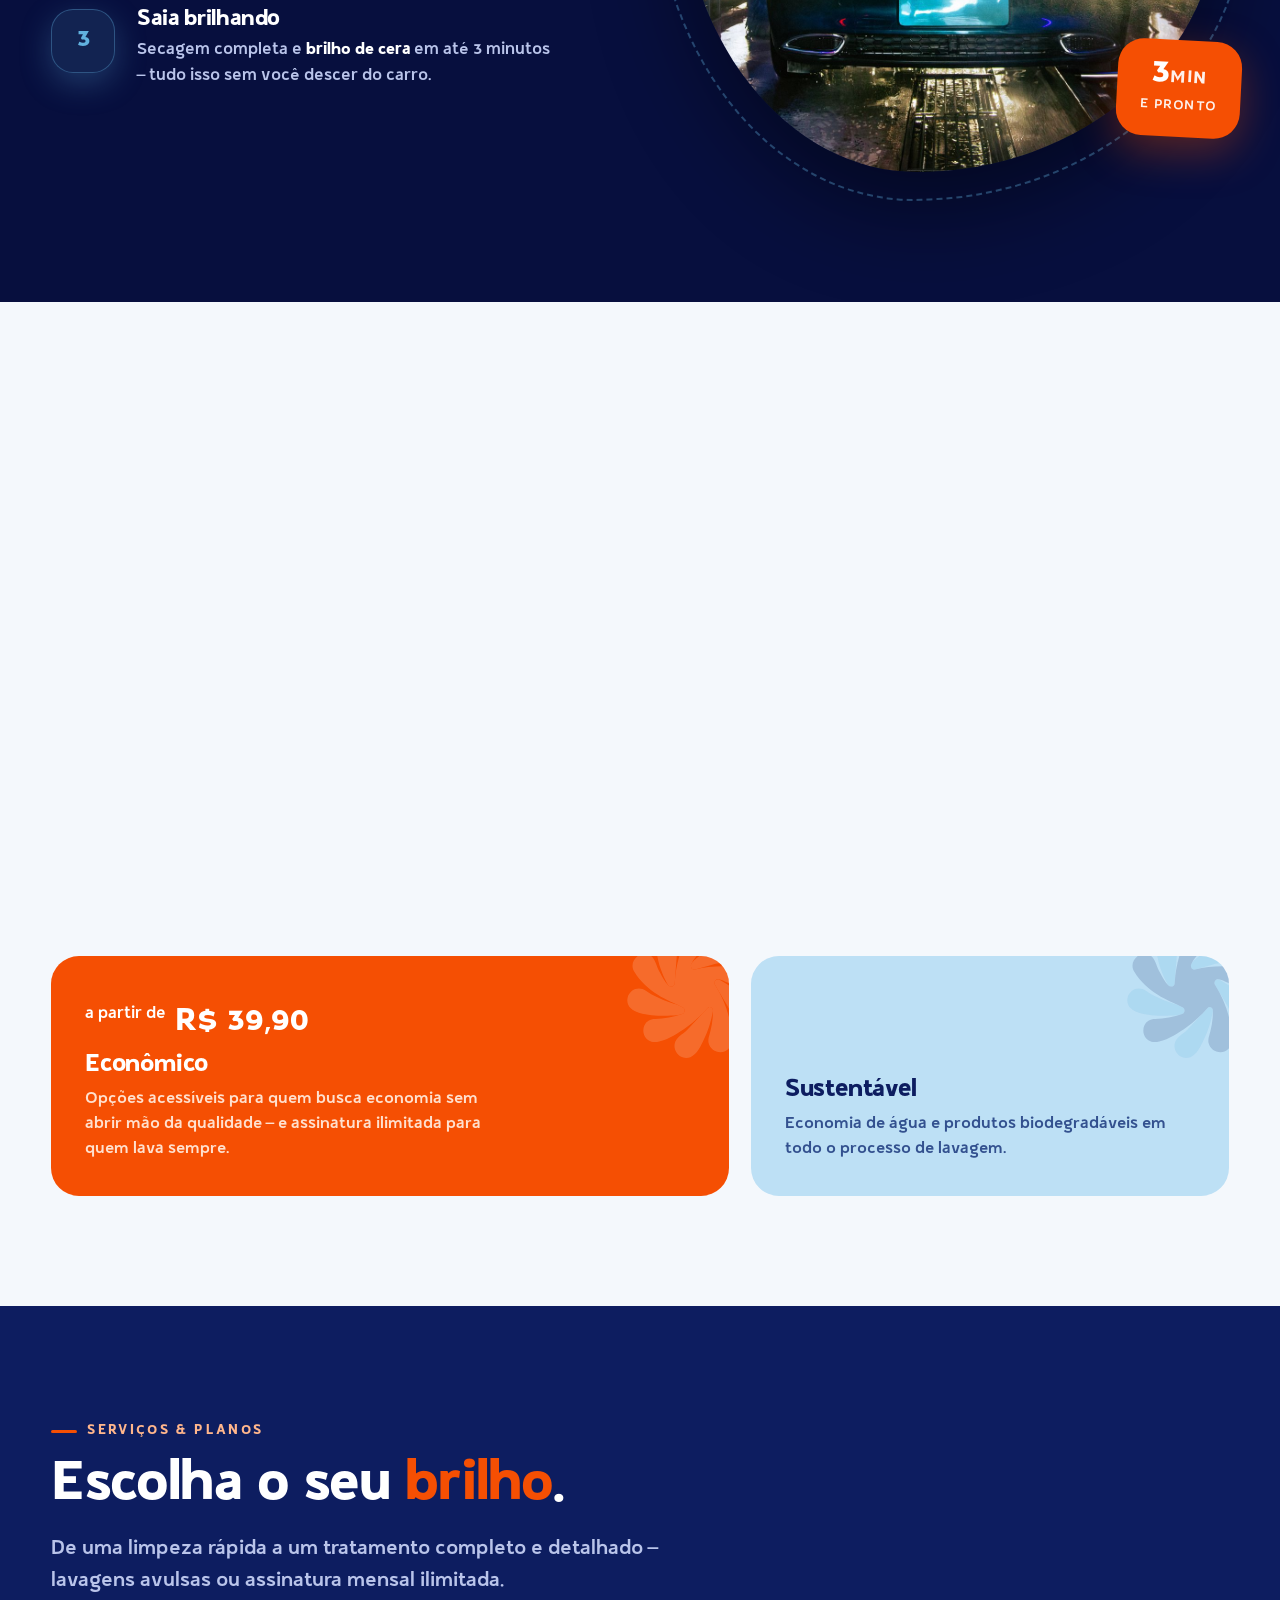
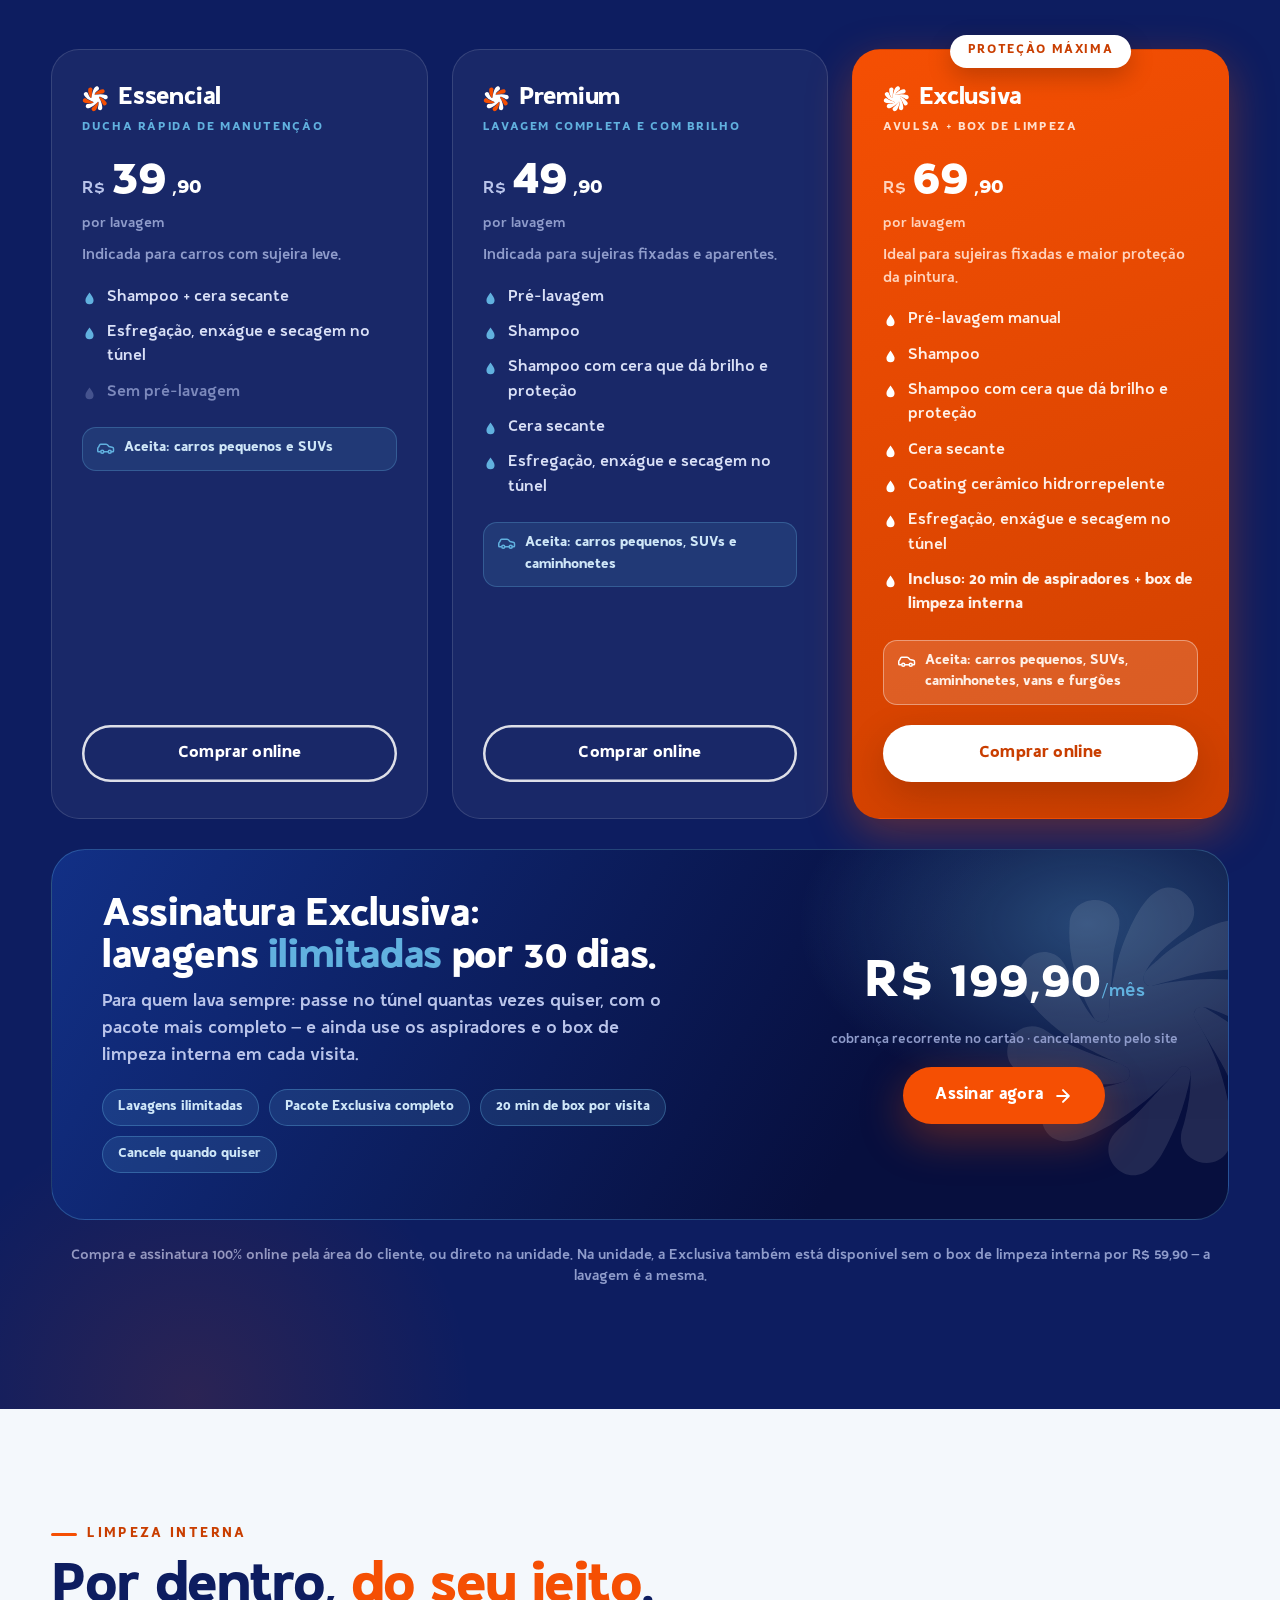
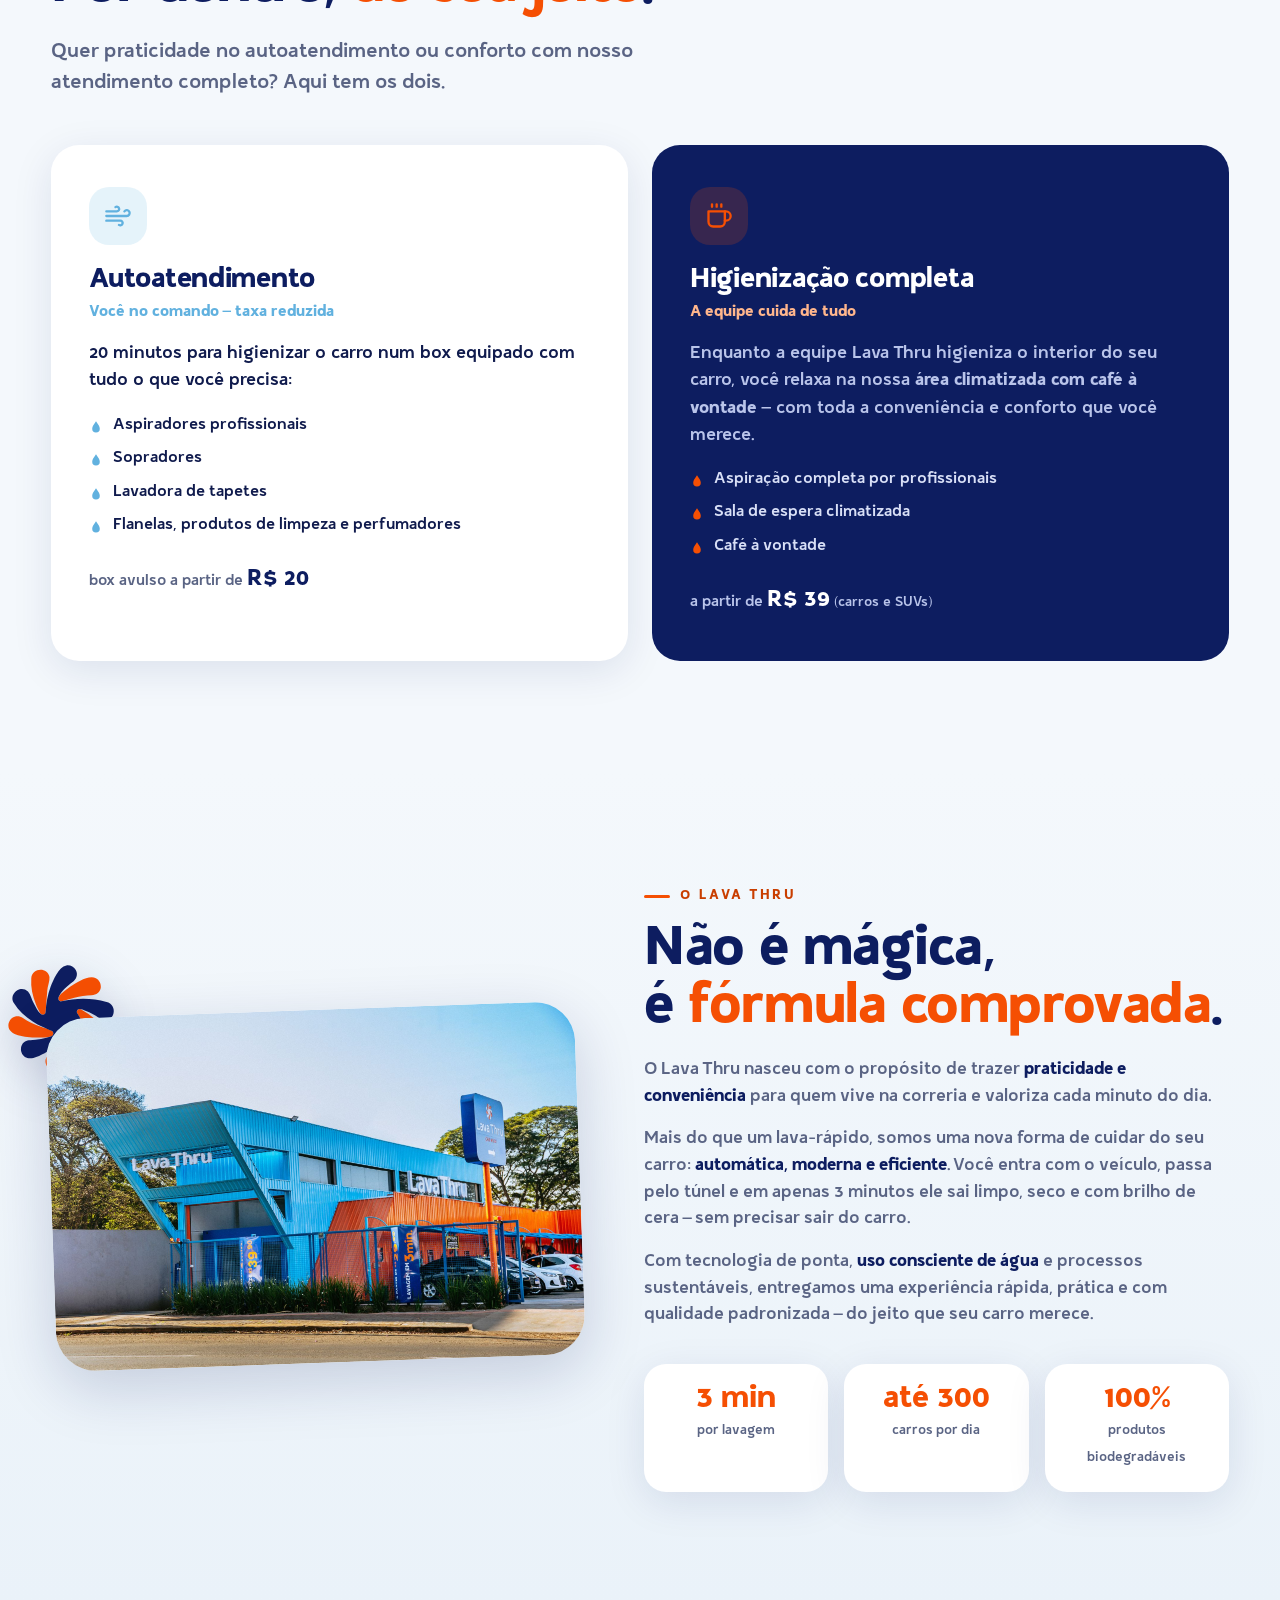
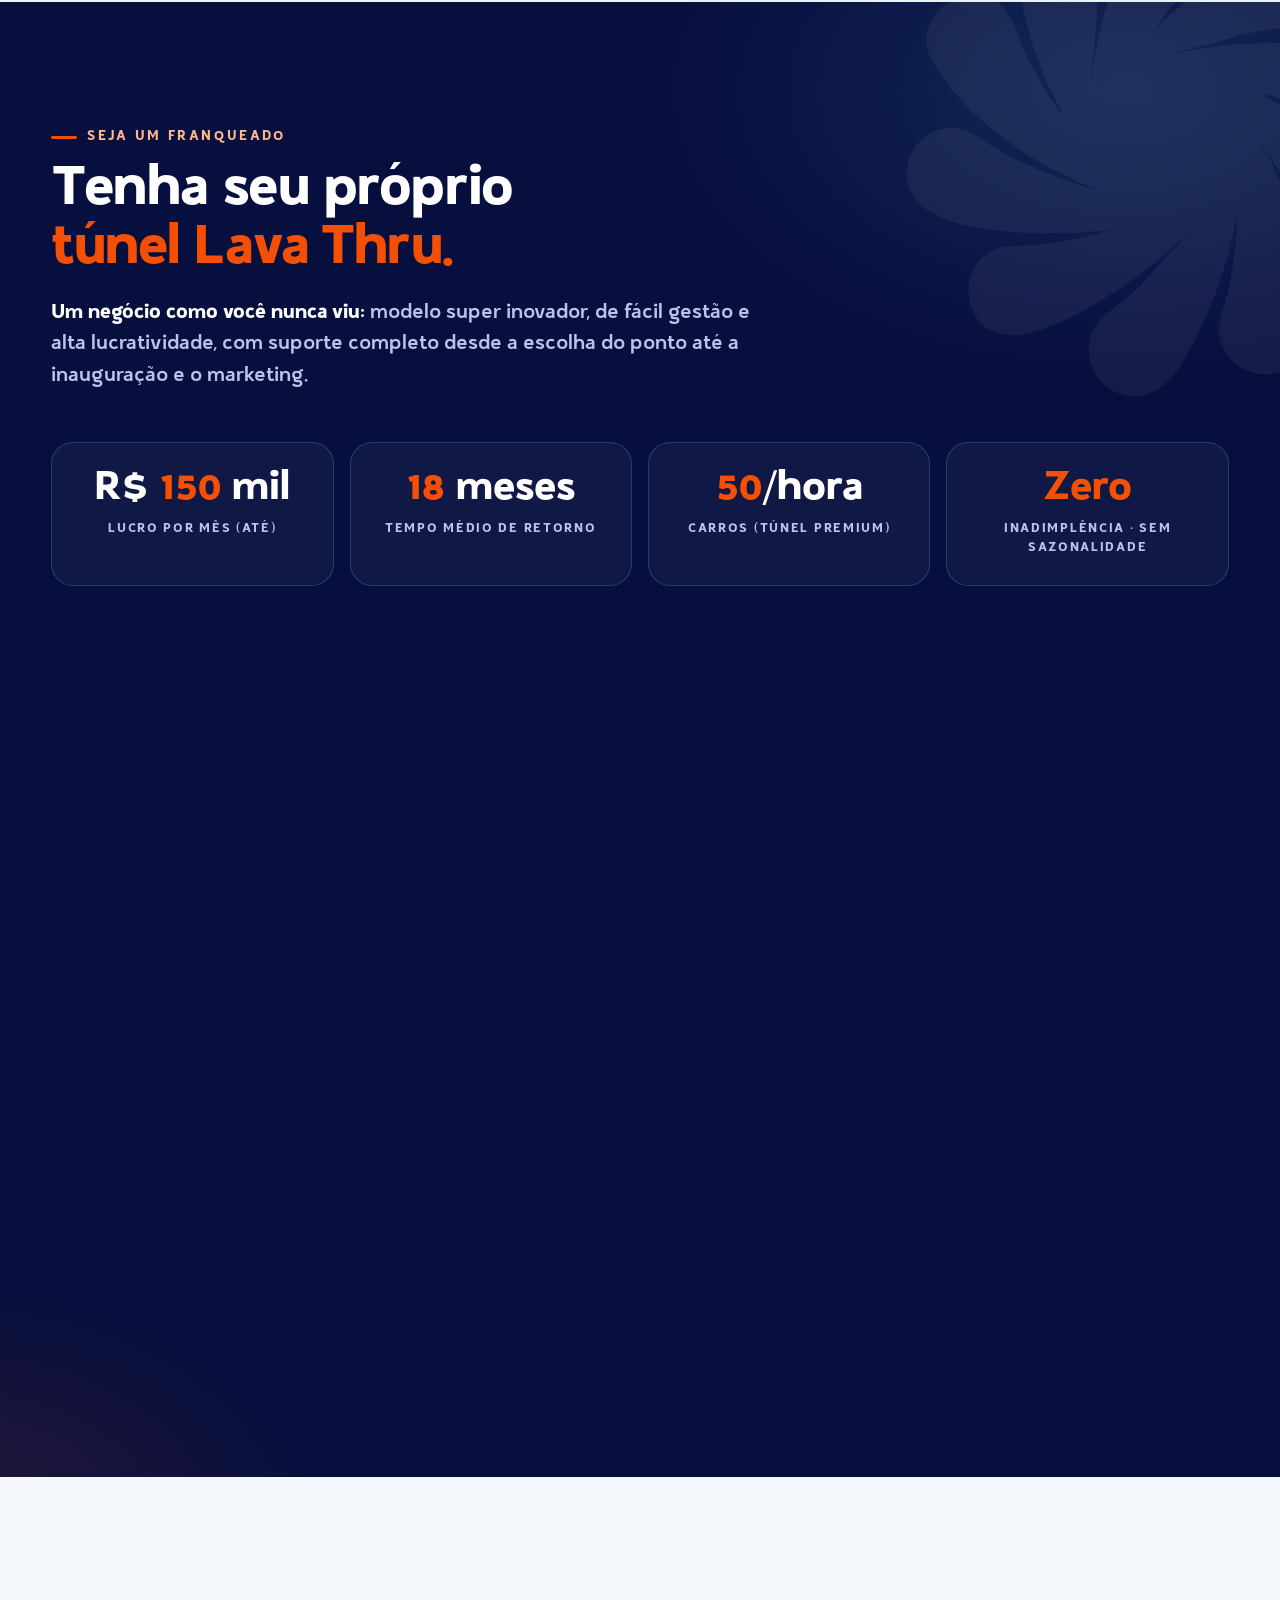
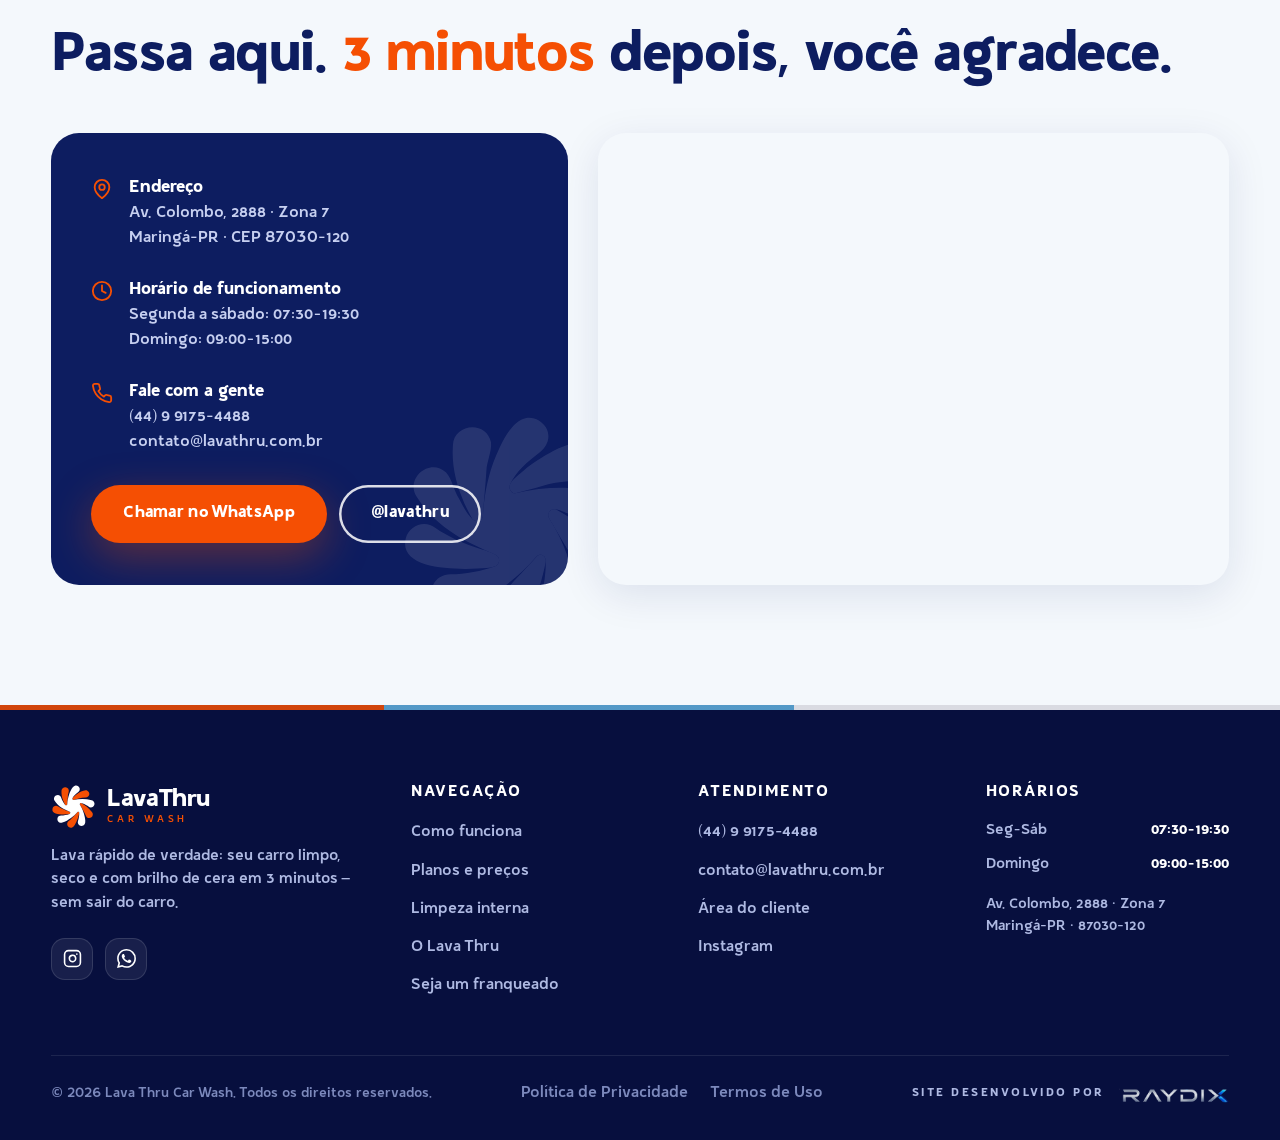
==== commit fa9e468a: "Hero: selo discreto "Faz parte da rede" com a logo oficial Accelerato GoWash linkando para accelerat" ====
--- a/index.html
+++ b/index.html
@@ -12,7 +12,7 @@
   <meta property="og:locale" content="pt_BR">
   <link rel="icon" type="image/png" sizes="64x64" href="assets/img/favicon-64.png">
   <link rel="apple-touch-icon" href="assets/img/icon-192.png">
-  <link rel="stylesheet" href="assets/css/style.css?v=14">
+  <link rel="stylesheet" href="assets/css/style.css?v=15">
   <script type="application/ld+json">
   {
     "@context": "https://schema.org",
@@ -154,6 +154,10 @@
               Av. Colombo, 2888 · <b>Zona 7</b>
             </span>
           </div>
+          <a class="rede-accelerato reveal" style="--d:.4s" href="https://acceleratogowash.com" target="_blank" rel="noopener" aria-label="A Lava Thru faz parte da rede Accelerato GoWash — abrir o site da Accelerato">
+            <span>Faz parte da rede</span>
+            <img src="assets/img/accelerato-gowash.png" alt="Accelerato GoWash" width="640" height="211">
+          </a>
         </div>
 
         <div class="hero-palco" aria-label="Catavento Lava Thru — clique para espuma">
@@ -620,6 +624,6 @@
     <svg viewBox="0 0 24 24" fill="currentColor"><path d="M17.472 14.382c-.297-.149-1.758-.867-2.03-.967-.273-.099-.471-.148-.67.15-.197.297-.767.966-.94 1.164-.173.199-.347.223-.644.075-.297-.15-1.255-.463-2.39-1.475-.883-.788-1.48-1.761-1.653-2.059-.173-.297-.018-.458.13-.606.134-.133.297-.347.446-.52.149-.174.198-.298.297-.497.1-.198.05-.371-.025-.52-.074-.149-.669-1.612-.916-2.207-.242-.579-.487-.5-.669-.51-.173-.008-.371-.01-.57-.01-.198 0-.52.074-.792.372-.272.297-1.04 1.016-1.04 2.479 0 1.462 1.065 2.875 1.213 3.074.149.198 2.096 3.2 5.077 4.487.709.306 1.262.489 1.694.625.712.227 1.36.195 1.871.118.571-.085 1.758-.719 2.006-1.413.248-.694.248-1.289.173-1.413-.074-.124-.272-.198-.57-.347m-5.421 7.403h-.004a9.87 9.87 0 0 1-5.031-1.378l-.361-.214-3.741.982.998-3.648-.235-.374a9.86 9.86 0 0 1-1.51-5.26c.001-5.45 4.436-9.884 9.888-9.884 2.64 0 5.122 1.03 6.988 2.898a9.825 9.825 0 0 1 2.893 6.994c-.003 5.45-4.437 9.884-9.885 9.884m8.413-18.297A11.815 11.815 0 0 0 12.05 0C5.495 0 .16 5.335.157 11.892c0 2.096.547 4.142 1.588 5.945L.057 24l6.305-1.654a11.882 11.882 0 0 0 5.683 1.448h.005c6.554 0 11.89-5.335 11.893-11.893a11.821 11.821 0 0 0-3.48-8.413Z"/></svg>
   </a>
 
-  <script src="assets/js/main.js?v=14"></script>
+  <script src="assets/js/main.js?v=15"></script>
 </body>
 </html>
--- a/assets/css/style.css
+++ b/assets/css/style.css
@@ -358,6 +358,17 @@
 .hero-meta .item { display: flex; align-items: center; gap: 9px; }
 .hero-meta svg { width: 18px; height: 18px; color: var(--laranja); flex: none; }
 .hero-meta b { color: var(--navy); }
+
+/* Selo discreto: faz parte da rede Accelerato (logo oficial, só escala proporcional, sem efeito) */
+.rede-accelerato {
+  display: inline-flex; align-items: center; gap: 14px;
+  margin-top: 28px; padding-top: 16px;
+  border-top: 1px solid rgba(13, 29, 96, .12);
+  font-size: .8rem; letter-spacing: .03em; color: var(--cinza);
+}
+.rede-accelerato span { transition: color .25s ease; }
+.rede-accelerato:hover span { color: var(--navy); text-decoration: underline; text-underline-offset: 3px; }
+.rede-accelerato img { height: 34px; width: auto; display: block; }
 
 /* Palco do catavento */
 .hero-palco {
@@ -1239,6 +1250,8 @@
 @media (max-width: 480px) {
   .btn { padding: 15px 26px; font-size: .95rem; }
   .hero-ctas .btn { width: 100%; }
+  .rede-accelerato { margin-top: 22px; }
+  .rede-accelerato img { height: 30px; }
   .sobre-stats { grid-template-columns: 1fr 1fr; }
   .fr-mods { grid-template-columns: 1fr; }
   .fr-num { padding: 20px 12px; }
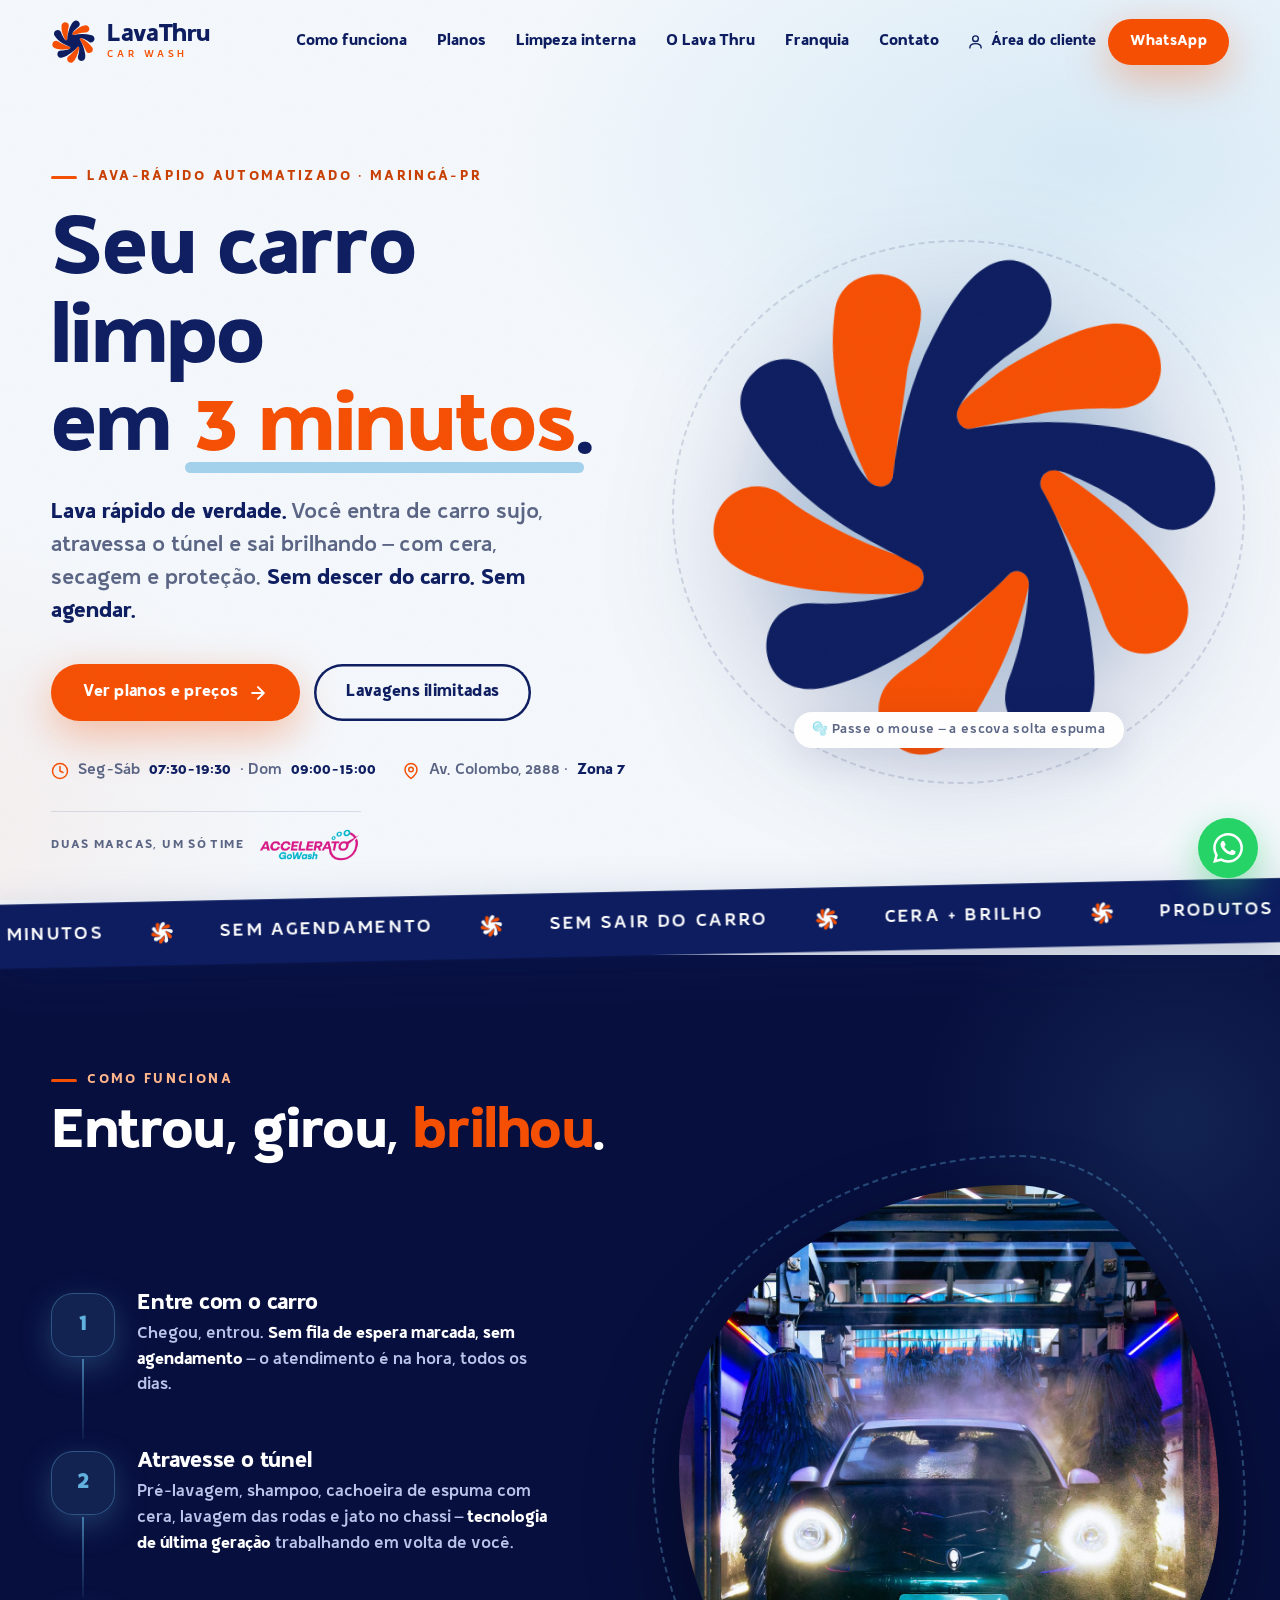
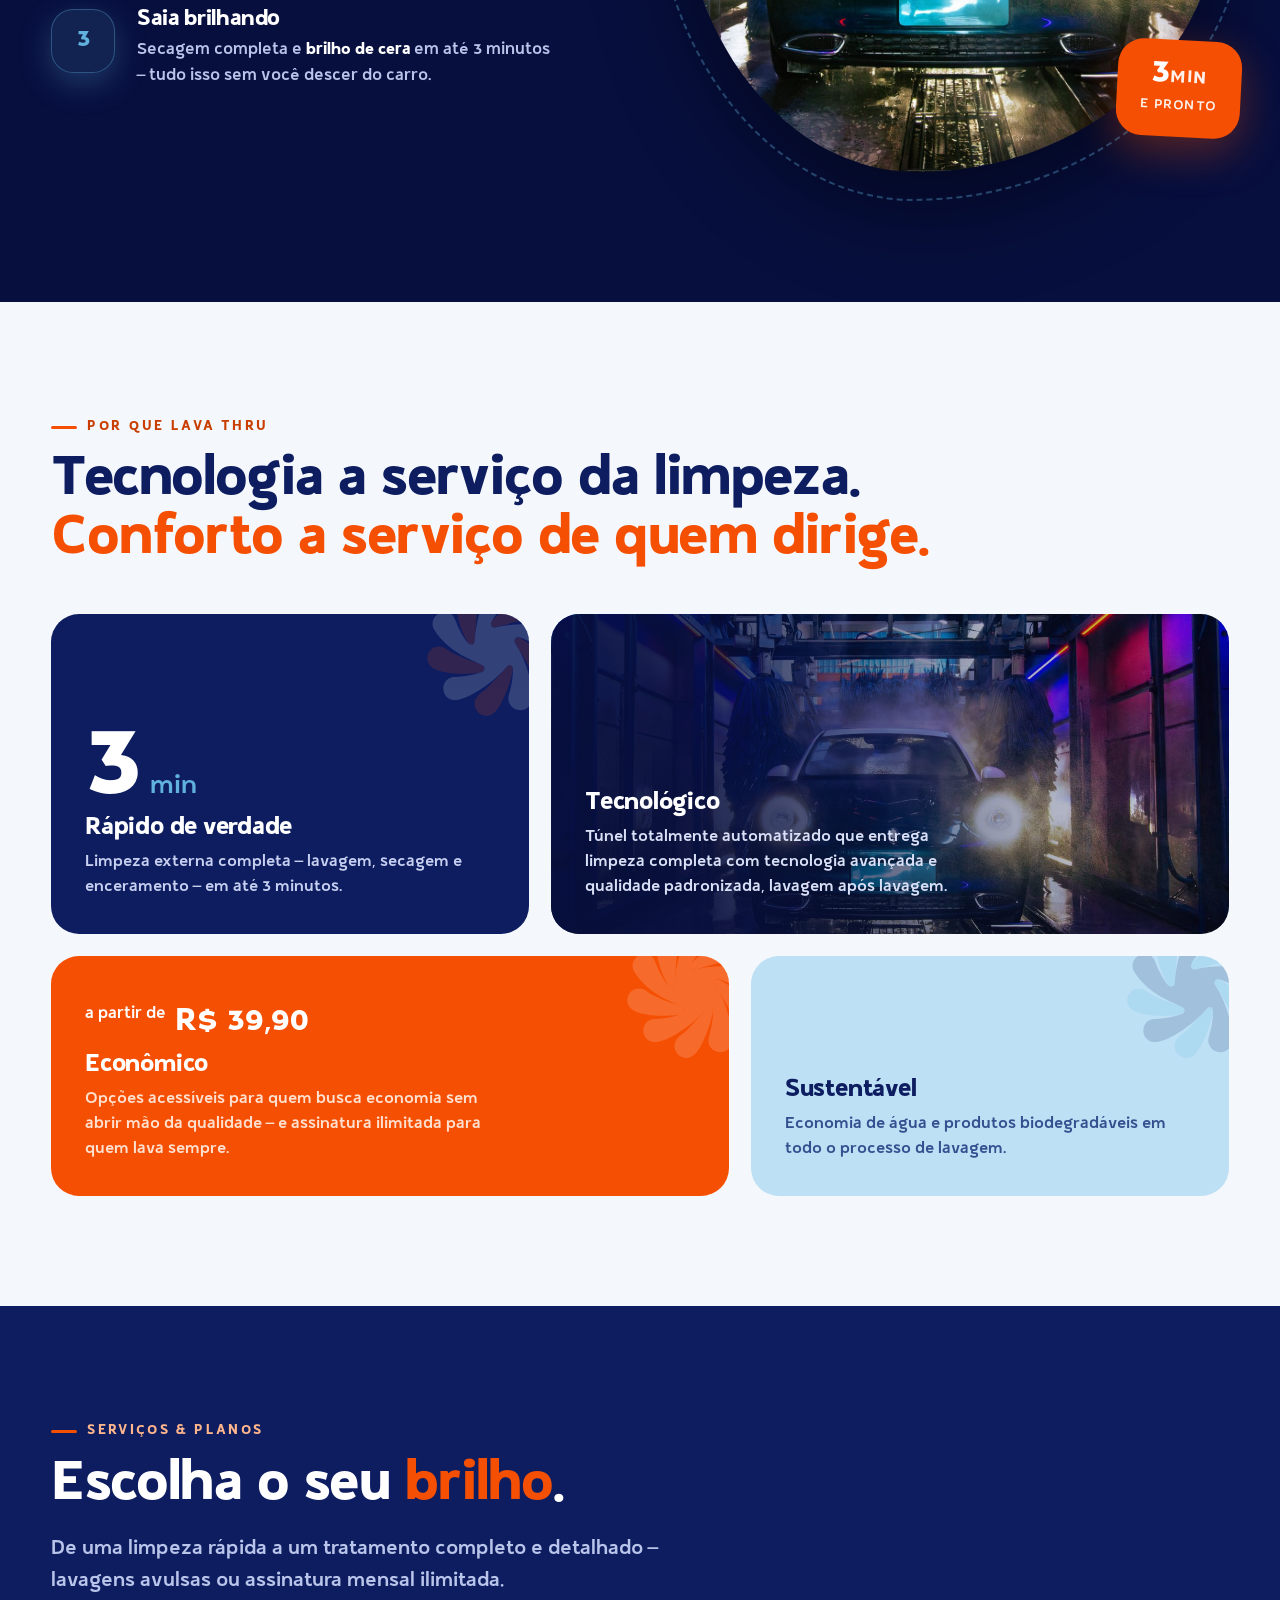
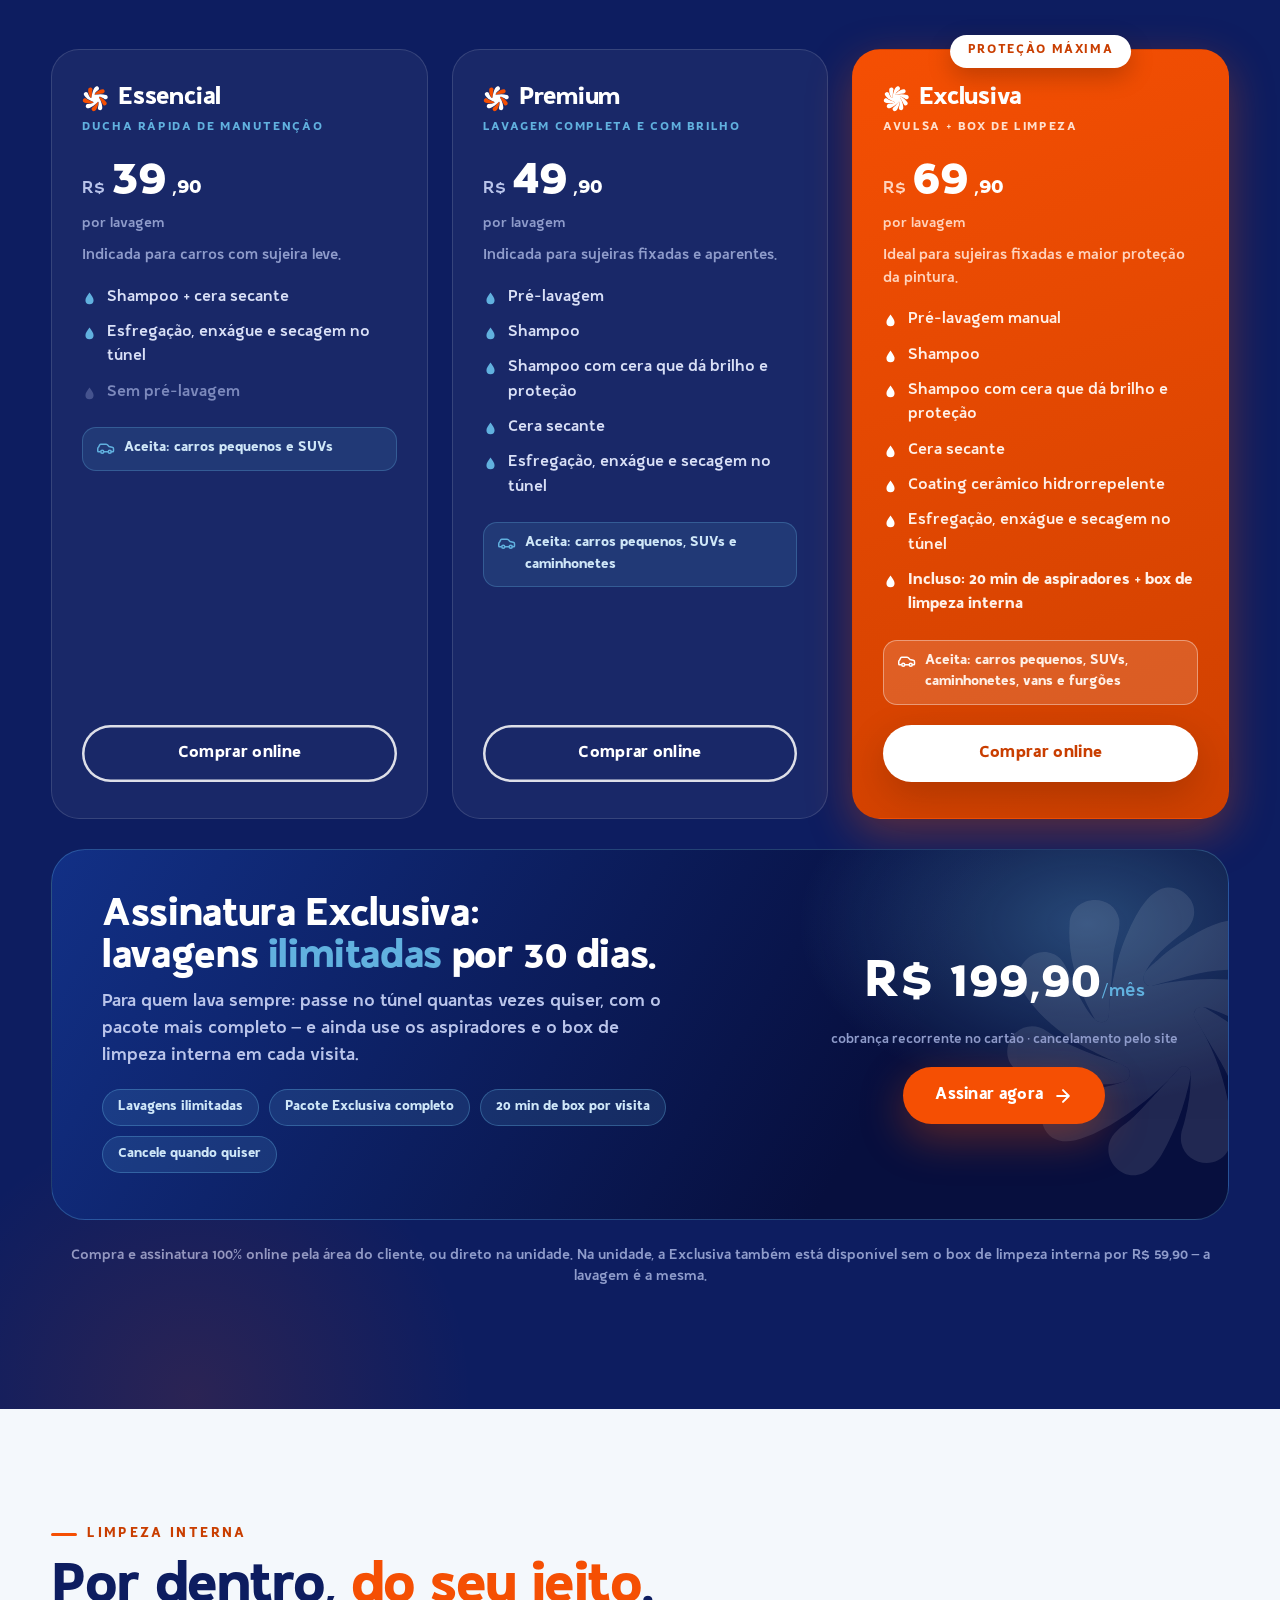
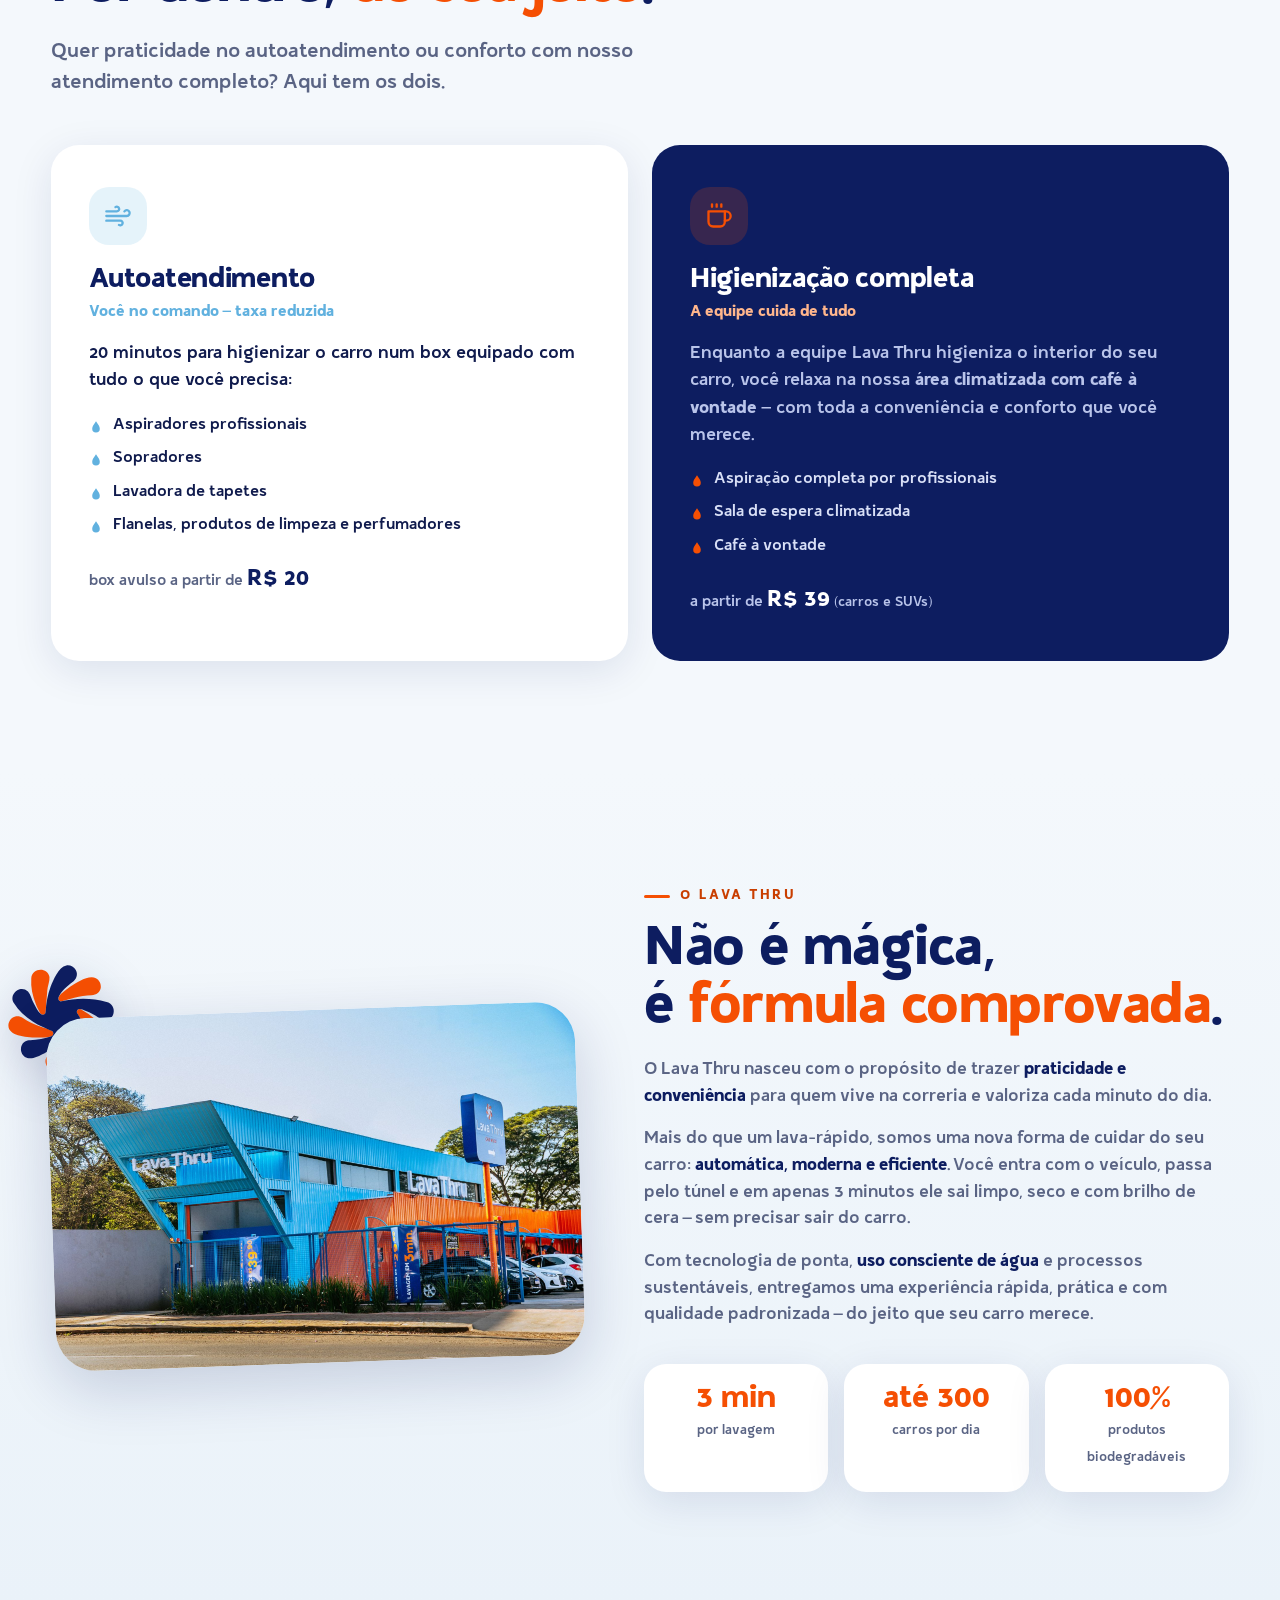
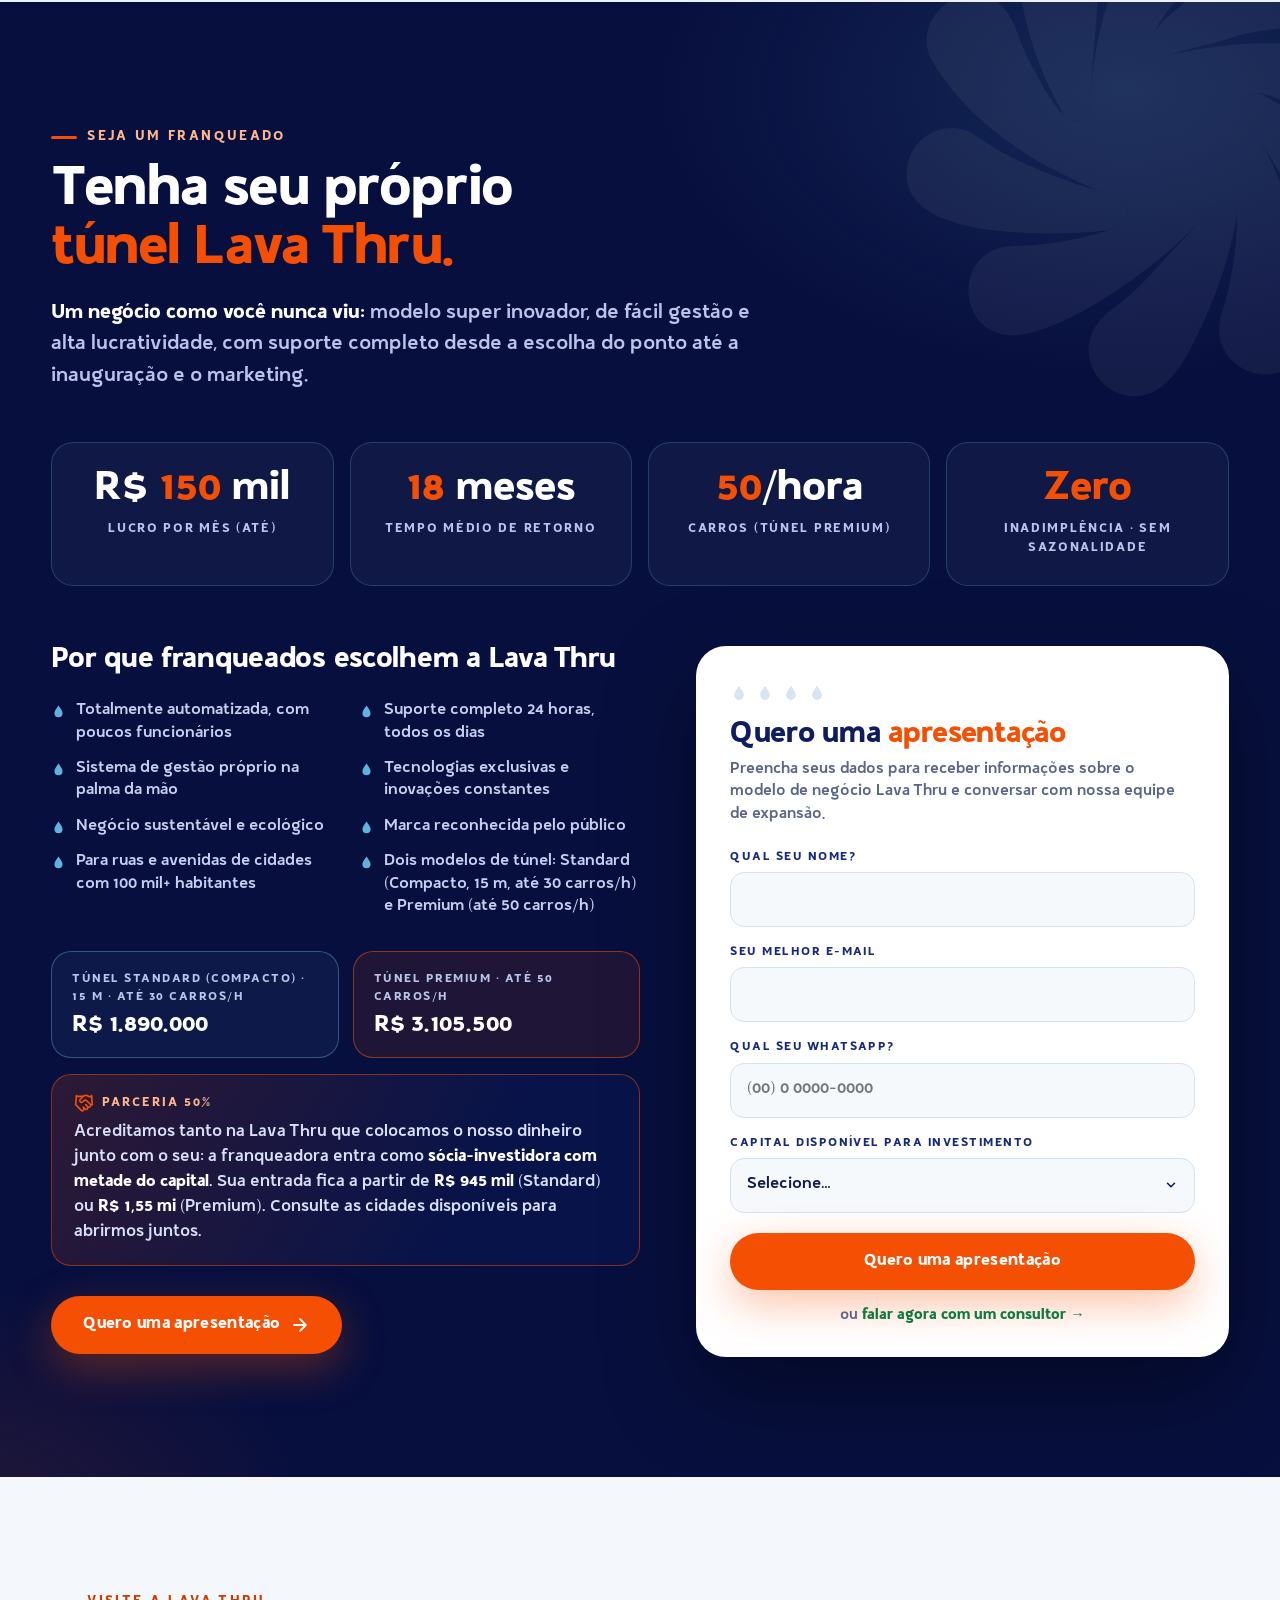
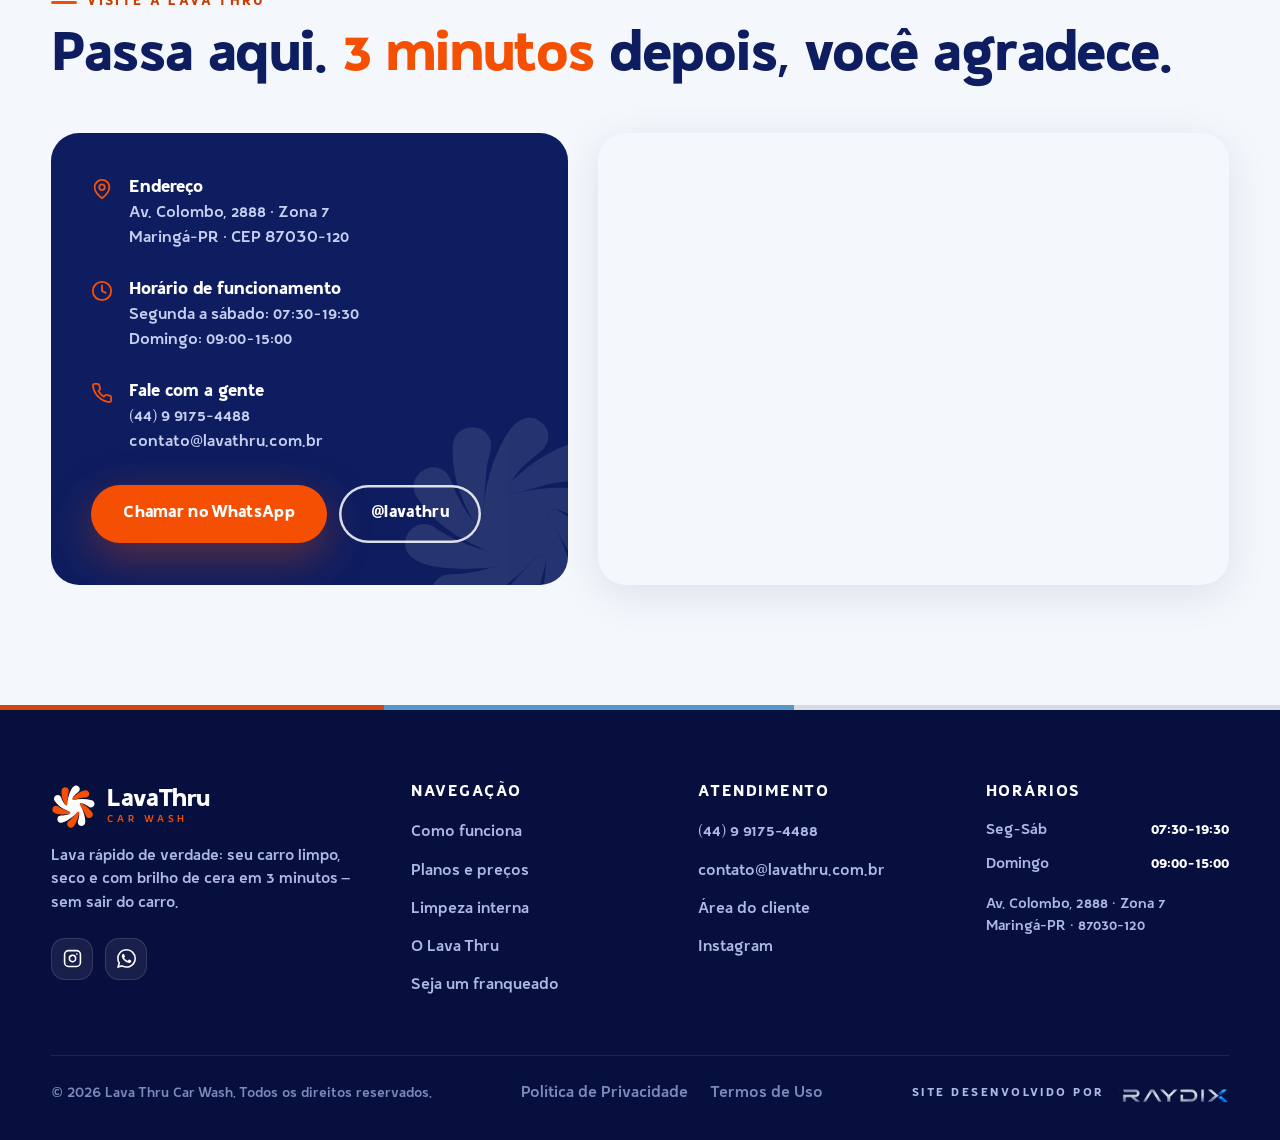
==== commit 8d1836dc: "Selo Accelerato: frase "Duas marcas, um só time" (mesma dos dois sites, sem "rede") — v16 Co-Authore" ====
--- a/index.html
+++ b/index.html
@@ -12,7 +12,7 @@
   <meta property="og:locale" content="pt_BR">
   <link rel="icon" type="image/png" sizes="64x64" href="assets/img/favicon-64.png">
   <link rel="apple-touch-icon" href="assets/img/icon-192.png">
-  <link rel="stylesheet" href="assets/css/style.css?v=15">
+  <link rel="stylesheet" href="assets/css/style.css?v=16">
   <script type="application/ld+json">
   {
     "@context": "https://schema.org",
@@ -154,8 +154,8 @@
               Av. Colombo, 2888 · <b>Zona 7</b>
             </span>
           </div>
-          <a class="rede-accelerato reveal" style="--d:.4s" href="https://acceleratogowash.com" target="_blank" rel="noopener" aria-label="A Lava Thru faz parte da rede Accelerato GoWash — abrir o site da Accelerato">
-            <span>Faz parte da rede</span>
+          <a class="rede-accelerato reveal" style="--d:.4s" href="https://acceleratogowash.com" target="_blank" rel="noopener" aria-label="Duas marcas, um só time: Lava Thru e Accelerato GoWash — abrir o site da Accelerato">
+            <span>Duas marcas, um só time</span>
             <img src="assets/img/accelerato-gowash.png" alt="Accelerato GoWash" width="640" height="211">
           </a>
         </div>
@@ -624,6 +624,6 @@
     <svg viewBox="0 0 24 24" fill="currentColor"><path d="M17.472 14.382c-.297-.149-1.758-.867-2.03-.967-.273-.099-.471-.148-.67.15-.197.297-.767.966-.94 1.164-.173.199-.347.223-.644.075-.297-.15-1.255-.463-2.39-1.475-.883-.788-1.48-1.761-1.653-2.059-.173-.297-.018-.458.13-.606.134-.133.297-.347.446-.52.149-.174.198-.298.297-.497.1-.198.05-.371-.025-.52-.074-.149-.669-1.612-.916-2.207-.242-.579-.487-.5-.669-.51-.173-.008-.371-.01-.57-.01-.198 0-.52.074-.792.372-.272.297-1.04 1.016-1.04 2.479 0 1.462 1.065 2.875 1.213 3.074.149.198 2.096 3.2 5.077 4.487.709.306 1.262.489 1.694.625.712.227 1.36.195 1.871.118.571-.085 1.758-.719 2.006-1.413.248-.694.248-1.289.173-1.413-.074-.124-.272-.198-.57-.347m-5.421 7.403h-.004a9.87 9.87 0 0 1-5.031-1.378l-.361-.214-3.741.982.998-3.648-.235-.374a9.86 9.86 0 0 1-1.51-5.26c.001-5.45 4.436-9.884 9.888-9.884 2.64 0 5.122 1.03 6.988 2.898a9.825 9.825 0 0 1 2.893 6.994c-.003 5.45-4.437 9.884-9.885 9.884m8.413-18.297A11.815 11.815 0 0 0 12.05 0C5.495 0 .16 5.335.157 11.892c0 2.096.547 4.142 1.588 5.945L.057 24l6.305-1.654a11.882 11.882 0 0 0 5.683 1.448h.005c6.554 0 11.89-5.335 11.893-11.893a11.821 11.821 0 0 0-3.48-8.413Z"/></svg>
   </a>
 
-  <script src="assets/js/main.js?v=15"></script>
+  <script src="assets/js/main.js?v=16"></script>
 </body>
 </html>
--- a/assets/css/style.css
+++ b/assets/css/style.css
@@ -364,7 +364,7 @@
   display: inline-flex; align-items: center; gap: 14px;
   margin-top: 28px; padding-top: 16px;
   border-top: 1px solid rgba(13, 29, 96, .12);
-  font-size: .8rem; letter-spacing: .03em; color: var(--cinza);
+  font-size: .72rem; font-weight: 600; letter-spacing: .12em; text-transform: uppercase; color: var(--cinza);
 }
 .rede-accelerato span { transition: color .25s ease; }
 .rede-accelerato:hover span { color: var(--navy); text-decoration: underline; text-underline-offset: 3px; }
